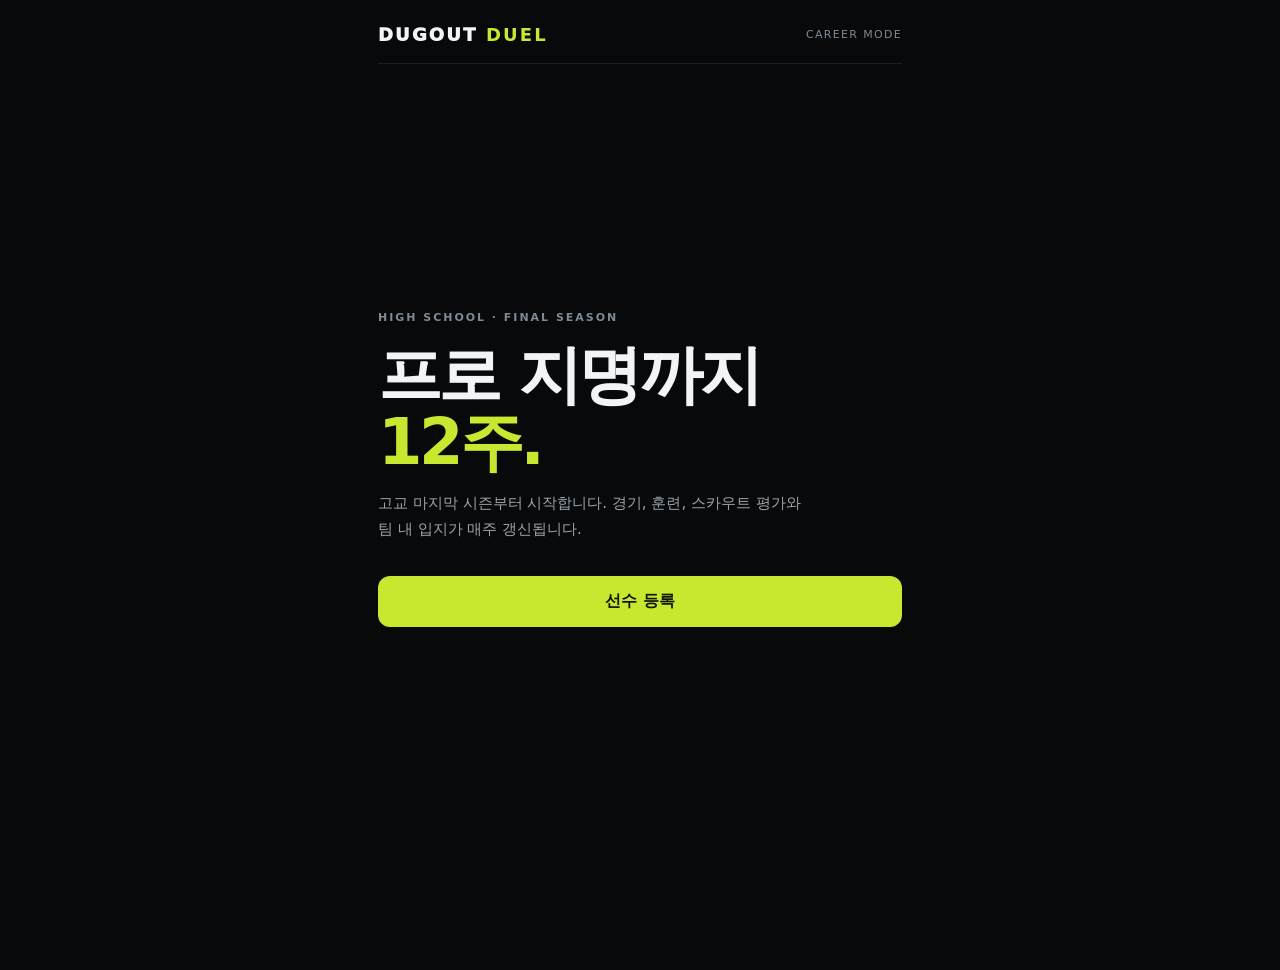
==== index.html @ c577022f "Rebuild Dugout Duel as stable single-file career app" ====
<!doctype html>
<html lang="ko">
<head>
<meta charset="utf-8">
<meta name="viewport" content="width=device-width,initial-scale=1,viewport-fit=cover">
<meta name="theme-color" content="#07090b">
<meta http-equiv="Cache-Control" content="no-cache, no-store, must-revalidate">
<title>DUGOUT DUEL</title>
<style>
:root{--bg:#07090b;--panel:#0d1115;--panel2:#11171c;--line:#232c33;--text:#f2f5f7;--muted:#7f8a93;--accent:#c7e82f;--good:#8ed36e;--warn:#e8b34d;--bad:#f56b6b}*{box-sizing:border-box}html,body{margin:0;background:var(--bg);color:var(--text);font-family:system-ui,-apple-system,BlinkMacSystemFont,"Segoe UI",sans-serif}body{min-height:100vh}button,input,select{font:inherit}.app{width:min(560px,100%);margin:0 auto;min-height:100vh;padding:0 18px 96px}.top{display:flex;align-items:center;justify-content:space-between;padding:24px 0 18px;border-bottom:1px solid #181f25}.brand{font-size:18px;font-weight:950;letter-spacing:.12em}.brand b{color:var(--accent)}.top-meta{font-size:11px;color:var(--muted);letter-spacing:.12em}.screen{display:none}.screen.active{display:block}.intro{min-height:calc(100vh - 90px);display:none;flex-direction:column;justify-content:center}.intro.active{display:flex}.kicker{font-size:11px;font-weight:900;letter-spacing:.18em;color:var(--muted)}.intro h1{font-size:clamp(42px,12vw,64px);line-height:1.04;letter-spacing:-.055em;margin:18px 0 16px}.intro h1 strong{color:var(--accent)}.intro p{font-size:15px;line-height:1.7;color:#9aa4ab;margin:0;max-width:430px}.primary,.secondary,.danger{width:100%;border-radius:12px;padding:15px 16px;font-weight:900;cursor:pointer}.primary{border:0;background:var(--accent);color:#111607}.secondary{border:1px solid var(--line);background:#0b1014;color:var(--text)}.danger{border:1px solid #4d2727;background:#160d0d;color:#ff9d9d}.intro .primary{margin-top:34px}.page-head{padding:32px 0 22px}.page-head h1{font-size:34px;letter-spacing:-.045em;margin:7px 0 6px}.page-head p{margin:0;color:var(--muted);font-size:13px;line-height:1.55}.form{display:grid;gap:16px}.field{display:grid;gap:7px}.field label,.section-label{font-size:11px;color:#929ca4;font-weight:800}.input,.select{width:100%;border:1px solid var(--line);background:#0b1014;color:#fff;border-radius:11px;padding:13px 14px;outline:none}.input:focus,.select:focus{border-color:#53651d}.two{display:grid;grid-template-columns:1fr 1fr;gap:10px}.choices{display:grid;grid-template-columns:repeat(2,1fr);gap:8px}.choice{border:1px solid var(--line);background:#0a0f13;color:#e8edef;border-radius:11px;padding:12px;text-align:left;cursor:pointer}.choice b{display:block;font-size:13px}.choice span{display:block;font-size:10px;color:var(--muted);margin-top:4px}.choice.active{border-color:var(--accent);box-shadow:inset 0 0 0 1px var(--accent);background:rgba(199,232,47,.04)}.photo-row{display:grid;grid-template-columns:112px 1fr;gap:14px;align-items:center}.photo{width:112px;aspect-ratio:4/5;border:1px solid var(--line);border-radius:14px;overflow:hidden;background:#0b1014;display:grid;place-items:center;color:#68737c;font-size:10px;font-weight:900;letter-spacing:.1em;text-align:center}.photo img{width:100%;height:100%;object-fit:cover}.photo-actions{display:grid;gap:8px}.photo-actions button{border:1px solid var(--line);background:#0b1014;color:#e9edef;border-radius:10px;padding:11px}.error{min-height:20px;color:#ff8d8d;font-size:12px}.loading{min-height:70vh;display:none;place-items:center;text-align:center}.loading.active{display:grid}.loading h2{font-size:26px;margin:8px 0}.loading p{color:var(--muted);font-size:13px}.dash-head{display:flex;justify-content:space-between;align-items:flex-end;padding:26px 0 12px}.dash-head h1{font-size:28px;margin:4px 0 0}.week{text-align:right;font-size:10px;color:var(--muted)}.week b{display:block;color:#fff;font-size:14px;margin-top:3px}.card{border:1px solid var(--line);background:linear-gradient(155deg,var(--panel2),var(--panel));border-radius:15px}.player-card{display:grid;grid-template-columns:120px 1fr;overflow:hidden}.player-photo{position:relative;min-height:178px;background:#090d10}.player-photo img{position:absolute;inset:0;width:100%;height:100%;object-fit:cover}.placeholder{position:absolute;inset:0;display:grid;place-items:center;background:linear-gradient(145deg,#10161b,#080b0d);font-size:38px;font-weight:950;color:var(--accent)}.player-main{padding:16px}.player-name{font-size:30px;font-weight:950;letter-spacing:-.05em;line-height:1}.meta{font-size:11px;color:var(--muted);margin-top:7px;line-height:1.45}.badges{display:flex;gap:5px;flex-wrap:wrap;margin-top:10px}.badge{border:1px solid #2d3941;border-radius:999px;padding:5px 7px;font-size:9px;color:#aab4bb}.badge.accent{color:var(--accent);border-color:#4e611c}.stats{display:grid;grid-template-columns:repeat(4,1fr);gap:7px;margin-top:14px}.stat{border:1px solid #1c252b;background:#090d10;border-radius:9px;padding:8px}.stat small{display:block;color:#707c85;font-size:8px}.stat b{display:block;font-size:17px;margin-top:2px}.section{margin-top:12px;padding:14px}.section-title{display:flex;align-items:center;justify-content:space-between;margin-bottom:12px}.section-title h2{font-size:15px;margin:0}.section-title span{font-size:9px;color:var(--muted);letter-spacing:.1em}.metrics{display:grid;grid-template-columns:repeat(2,1fr);gap:10px}.metric-head{display:flex;justify-content:space-between;font-size:10px;color:#8d98a0}.bar{height:5px;background:#20282e;border-radius:8px;overflow:hidden;margin-top:5px}.bar i{display:block;height:100%;background:var(--accent)}.plan-grid{display:grid;grid-template-columns:repeat(5,1fr);gap:6px}.plan{min-width:0;border:1px solid var(--line);background:#090e12;color:#e8edef;border-radius:10px;padding:10px 6px;text-align:center;cursor:pointer}.plan b{font-size:11px}.plan span{display:block;font-size:8px;color:var(--muted);margin-top:4px}.plan.active{border-color:var(--accent);background:rgba(199,232,47,.04)}.advance-row{display:grid;grid-template-columns:1fr auto;gap:10px;align-items:center;margin-top:12px;padding-top:12px;border-top:1px solid #1b242a}.advance-note{font-size:10px;color:var(--muted);line-height:1.5}.advance{border:0;background:var(--accent);color:#111607;border-radius:10px;padding:12px 17px;font-weight:950}.news{display:grid}.news-item{display:grid;grid-template-columns:7px 1fr auto;gap:9px;padding:11px 0;border-bottom:1px solid #1a2228}.news-item:last-child{border-bottom:0}.dot{width:7px;height:7px;border-radius:50%;background:#66727b;margin-top:4px}.dot.scout{background:var(--accent)}.dot.manager{background:#6daeff}.dot.medical{background:var(--bad)}.dot.award{background:var(--warn)}.news-item b{font-size:11px}.news-item p{font-size:9px;color:var(--muted);margin:3px 0 0;line-height:1.45}.news-item time{font-size:8px;color:#66727b}.quick{display:grid;grid-template-columns:1fr 1fr;gap:8px}.nav{position:fixed;left:50%;bottom:14px;transform:translateX(-50%);width:min(524px,calc(100% - 28px));display:grid;grid-template-columns:repeat(4,1fr);gap:6px;background:rgba(9,12,14,.94);border:1px solid var(--line);border-radius:14px;padding:7px;backdrop-filter:blur(10px)}.nav button{border:0;background:transparent;color:#7f8a92;padding:9px 4px;font-size:10px;font-weight:800}.nav button.active{color:var(--accent);background:#151c21;border-radius:9px}.profile-summary{display:grid;grid-template-columns:90px 1fr;gap:12px;align-items:center}.profile-summary .photo{width:90px}.room-code{font-size:30px;font-weight:950;letter-spacing:.08em}.room-card{padding:14px}.vs{display:grid;grid-template-columns:1fr 34px 1fr;gap:7px;align-items:stretch}.mini-player{padding:11px}.mini-player h3{font-size:18px;margin:3px 0}.vs-mark{display:grid;place-items:center;font-weight:950;color:var(--accent)}.ready{font-size:10px;color:var(--muted);margin-top:8px}.room-actions{display:grid;grid-template-columns:repeat(5,1fr);gap:6px;margin-top:12px}.room-actions button{border:1px solid var(--line);background:#090e12;color:#fff;border-radius:9px;padding:10px 4px;font-size:9px;font-weight:800}.room-actions button:disabled{opacity:.38}.feed-line{padding:9px 0;border-bottom:1px solid #1a2228;font-size:10px;color:#aeb6bc}.modal{position:fixed;inset:0;background:rgba(0,0,0,.78);display:none;align-items:center;justify-content:center;padding:18px;z-index:50}.modal.show{display:flex}.modal-card{width:min(480px,100%);border:1px solid #344049;background:#0b1014;border-radius:16px;padding:18px}.modal-card h2{font-size:26px;margin:5px 0 12px}.result-grid{display:grid;grid-template-columns:repeat(4,1fr);gap:7px;margin:12px 0}.result-box{border:1px solid var(--line);border-radius:9px;padding:10px}.result-box small{font-size:8px;color:var(--muted)}.result-box b{display:block;margin-top:3px}.toast{position:fixed;left:50%;bottom:88px;transform:translateX(-50%) translateY(10px);background:#e9eff1;color:#101416;border-radius:10px;padding:10px 14px;font-size:11px;font-weight:800;opacity:0;pointer-events:none;transition:.18s;z-index:80}.toast.show{opacity:1;transform:translateX(-50%) translateY(0)}@media(max-width:430px){.plan-grid,.room-actions{grid-template-columns:repeat(3,1fr)}.two{grid-template-columns:1fr 1fr}.player-card{grid-template-columns:108px 1fr}.player-main{padding:13px}.player-name{font-size:26px}}
</style>
</head>
<body>
<div class="app">
<header class="top"><div class="brand">DUGOUT <b>DUEL</b></div><div class="top-meta" id="topMeta">CAREER MODE</div></header>
<section id="intro" class="screen intro active"><div class="kicker">HIGH SCHOOL · FINAL SEASON</div><h1>프로 지명까지<br><strong>12주.</strong></h1><p>고교 마지막 시즌부터 시작합니다. 경기, 훈련, 스카우트 평가와 팀 내 입지가 매주 갱신됩니다.</p><button id="startBtn" class="primary">선수 등록</button></section>
<section id="loading" class="screen loading"><div><div class="kicker">CAREER DATA</div><h2>선수 데이터 확인 중</h2><p>잠시만 기다려 주세요.</p><div id="loadError" class="error"></div><button id="retryBtn" class="secondary" style="display:none;margin-top:12px">다시 시도</button><button id="newCareerBtn" class="danger" style="display:none;margin-top:8px">새 선수 시작</button></div></section>
<section id="create" class="screen"><div class="page-head"><div class="kicker">CHAPTER 01</div><h1>선수 등록</h1><p>등록한 선수는 솔로 커리어와 라이벌 매치에 동일하게 사용됩니다.</p></div><div class="photo-row"><div id="createPhoto" class="photo">PROFILE<br>PHOTO</div><div class="photo-actions"><input id="photoInput" type="file" accept="image/jpeg,image/png,image/webp" hidden><button id="photoPick" type="button">사진 등록</button><button id="photoRemove" type="button">사진 삭제</button></div></div><form id="createForm" class="form" style="margin-top:20px"><div class="two"><div class="field"><label>이름</label><input id="name" class="input" maxlength="16" required></div><div class="field"><label>등번호</label><input id="number" class="input" type="number" min="0" max="99" value="7"></div></div><div class="field"><div class="section-label">투타</div><div id="throwChoices" class="choices"><button class="choice active" type="button" data-v="우투우타"><b>우투우타</b></button><button class="choice" type="button" data-v="우투좌타"><b>우투좌타</b></button><button class="choice" type="button" data-v="좌투좌타"><b>좌투좌타</b></button><button class="choice" type="button" data-v="좌투우타"><b>좌투우타</b></button></div></div><div class="field"><div class="section-label">포지션</div><div id="positionChoices" class="choices"><button class="choice active" type="button" data-v="SS"><b>SS</b><span>유격수</span></button><button class="choice" type="button" data-v="2B"><b>2B</b><span>2루수</span></button><button class="choice" type="button" data-v="3B"><b>3B</b><span>3루수</span></button><button class="choice" type="button" data-v="1B"><b>1B</b><span>1루수</span></button><button class="choice" type="button" data-v="CF"><b>CF</b><span>중견수</span></button><button class="choice" type="button" data-v="RF"><b>RF</b><span>우익수</span></button><button class="choice" type="button" data-v="LF"><b>LF</b><span>좌익수</span></button><button class="choice" type="button" data-v="C"><b>C</b><span>포수</span></button></div></div><div class="field"><label>희망 구단</label><select id="team" class="select"><option>서울 블레이즈</option><option>부산 마리너스</option><option>인천 웨이브</option><option>대전 볼츠</option><option>광주 타이탄스</option><option>대구 레드폭스</option><option>수원 나이츠</option><option>창원 레이븐스</option></select></div><div class="field"><div class="section-label">플레이스타일</div><div id="styleChoices" class="choices"><button class="choice active" type="button" data-v="balanced"><b>밸런스</b><span>전반적인 성장</span></button><button class="choice" type="button" data-v="contact"><b>교타형</b><span>컨택·수비</span></button><button class="choice" type="button" data-v="slugger"><b>장타형</b><span>파워 중심</span></button><button class="choice" type="button" data-v="speed"><b>스피드형</b><span>주루·컨택</span></button></div></div><div class="two"><div class="field"><label>생년월일</label><input id="birth" class="input" type="date" value="2008-03-01"></div><div class="field"><label>출신학교</label><input id="school" class="input" maxlength="24" value="서울고"></div></div><div class="two"><div class="field"><label>키(cm)</label><input id="height" class="input" type="number" min="150" max="210" value="178"></div><div class="field"><label>몸무게(kg)</label><input id="weight" class="input" type="number" min="50" max="130" value="75"></div></div><div id="createError" class="error"></div><button id="createSubmit" class="primary" type="submit">커리어 시작</button></form></section>
<section id="dashboard" class="screen"><div class="dash-head"><div><div class="kicker">MY CAREER</div><h1 id="dashName">PLAYER</h1></div><div class="week"><span id="seasonLabel">SEASON 1</span><b id="weekLabel">WEEK 1 / 12</b></div></div><div id="playerCard" class="card player-card"></div><section class="card section"><div class="section-title"><h2>현재 상태</h2><span>STATUS</span></div><div id="metrics" class="metrics"></div></section><section class="card section"><div class="section-title"><h2>주간 계획</h2><span>WEEK PLAN</span></div><div id="planGrid" class="plan-grid"><button class="plan active" data-action="contact"><b>컨택</b><span>정확도</span></button><button class="plan" data-action="power"><b>장타</b><span>파워</span></button><button class="plan" data-action="discipline"><b>선구</b><span>출루</span></button><button class="plan" data-action="speed"><b>주루·수비</b><span>기동력</span></button><button class="plan" data-action="recovery"><b>회복</b><span>피로</span></button></div><div class="advance-row"><div id="advanceNote" class="advance-note"></div><button id="advanceBtn" class="advance">주간 진행</button></div></section><section class="card section"><div class="section-title"><h2>최근 소식</h2><span>INBOX</span></div><div id="news" class="news"></div></section></section>
<section id="profile" class="screen"><div class="page-head"><div class="kicker">PLAYER PROFILE</div><h1>프로필</h1><p>선수 정보와 프로필 사진을 수정합니다.</p></div><div id="profileBody"></div></section>
<section id="multi" class="screen"><div class="page-head"><div class="kicker">RIVAL MATCH</div><h1>프라이빗 리그</h1><p>현재 커리어 선수로 2인 매치를 진행합니다.</p></div><div class="card section"><div class="quick"><button id="hostBtn" class="primary">룸 생성</button><button id="resumeBtn" class="secondary">진행 중인 룸</button></div><div class="two" style="margin-top:10px"><input id="joinCode" class="input" maxlength="10" placeholder="ROOM CODE"><button id="joinBtn" class="secondary">입장</button></div></div></section>
<section id="room" class="screen"><div class="page-head"><div class="kicker">PRIVATE DUEL</div><h1 id="roomCode" class="room-code">ROOM</h1><p id="roomPhase">상대 입장 대기</p></div><div id="roomContent"></div><button id="leaveRoom" class="secondary" style="margin-top:12px">커리어로 돌아가기</button></section>
<nav id="nav" class="nav" style="display:none"><button data-screen="dashboard" class="active">개요</button><button data-screen="profile">프로필</button><button data-screen="multi">라이벌</button><button id="disconnectBtn">연결 해제</button></nav>
</div>
<div id="resultModal" class="modal"><div class="modal-card"><div class="kicker">WEEK RESULT</div><h2 id="resultTitle">주간 결과</h2><div id="resultGrid" class="result-grid"></div><div id="resultEvent" class="meta"></div><button id="resultClose" class="primary" style="margin-top:16px">확인</button></div></div><div id="toast" class="toast"></div>
<script>
(()=>{
const URL='https://nwenbkthlpzlpfklgonb.supabase.co';
const KEY='eyJhbGciOiJIUzI1NiIsInR5cCI6IkpXVCJ9.eyJpc3MiOiJzdXBhYmFzZSIsInJlZiI6Im53ZW5ia3RobHB6bHBma2xnb25iIiwicm9sZSI6ImFub24iLCJpYXQiOjE3ODAxMTA5MjMsImV4cCI6MjA5NTY4NjkyM30.PHojgVx7Yn1lUl88w_FtiMRwHBdLmVxkcUNBUBJILMU';
const TOKEN_KEY='dugout-duel-player-token-v2',ROOM_KEY='dugout-duel-room-v2',RESET_KEY='dugout-duel-reset-20260831-r3';
const $=s=>document.querySelector(s), $$=s=>[...document.querySelectorAll(s)];
let state=null,selectedAction='contact',throwBat='우투우타',position='SS',style='balanced',photo='',poll=null,busy=false;
const archetypes={balanced:{contact:56,power:56,discipline:56,speed:56,defense:56},contact:{contact:68,power:44,discipline:60,speed:57,defense:63},slugger:{contact:49,power:72,discipline:53,speed:43,defense:49},speed:{contact:61,power:44,discipline:54,speed:74,defense:62}};
try{if(!localStorage.getItem(RESET_KEY)){localStorage.removeItem(TOKEN_KEY);localStorage.removeItem(ROOM_KEY);localStorage.setItem(RESET_KEY,'1')}}catch{}
function show(id){$$('.screen').forEach(x=>x.classList.remove('active'));$('#'+id).classList.add('active');$('#nav').style.display=['dashboard','profile','multi'].includes(id)?'grid':'none';$$('#nav [data-screen]').forEach(b=>b.classList.toggle('active',b.dataset.screen===id));window.scrollTo(0,0);if(id!=='room')stopPoll()}
function toast(t){const e=$('#toast');e.textContent=t;e.classList.add('show');clearTimeout(e._t);e._t=setTimeout(()=>e.classList.remove('show'),1900)}
function esc(v=''){return String(v).replace(/[&<>'"]/g,c=>({'&':'&amp;','<':'&lt;','>':'&gt;',"'":'&#39;','"':'&quot;'}[c]))}
function token(){try{return localStorage.getItem(TOKEN_KEY)||''}catch{return''}}
function roomSession(){try{return JSON.parse(localStorage.getItem(ROOM_KEY)||'null')}catch{return null}}
async function rpc(name,body,timeout=5000){const ctl=new AbortController(),tm=setTimeout(()=>ctl.abort(),timeout);try{const r=await fetch(URL+'/rest/v1/rpc/'+name,{method:'POST',headers:{apikey:KEY,Authorization:'Bearer '+KEY,'Content-Type':'application/json'},body:JSON.stringify(body),signal:ctl.signal});const text=await r.text();let d;try{d=text?JSON.parse(text):null}catch{d=text}if(!r.ok)throw new Error(d?.message||String(d||r.statusText));return d}finally{clearTimeout(tm)}}
function bindChoice(root,cb){$$(root+' .choice').forEach(b=>b.onclick=()=>{$$(root+' .choice').forEach(x=>x.classList.toggle('active',x===b));cb(b.dataset.v)})}
bindChoice('#throwChoices',v=>throwBat=v);bindChoice('#positionChoices',v=>position=v);bindChoice('#styleChoices',v=>style=v);
$('#startBtn').onclick=()=>show('create');
$('#photoPick').onclick=()=>$('#photoInput').click();$('#photoRemove').onclick=()=>{photo='';$('#createPhoto').innerHTML='PROFILE<br>PHOTO'};$('#photoInput').onchange=async e=>{if(e.target.files?.[0]){try{photo=await compress(e.target.files[0]);$('#createPhoto').innerHTML='<img src="'+photo+'">'}catch{$('#createError').textContent='사진을 처리하지 못했습니다.'}}};
function compress(file){return new Promise((resolve,reject)=>{const img=new Image(),u=URL.createObjectURL(file);img.onload=()=>{try{let sw=img.width,sh=img.height,sx=0,sy=0,r=4/5;if(sw/sh>r){sw=sh*r;sx=(img.width-sw)/2}else{sh=sw/r;sy=(img.height-sh)/2}const c=document.createElement('canvas');c.width=320;c.height=400;c.getContext('2d').drawImage(img,sx,sy,sw,sh,0,0,320,400);URL.revokeObjectURL(u);resolve(c.toDataURL('image/jpeg',.72))}catch(e){reject(e)}};img.onerror=reject;img.src=u})}
$('#createForm').onsubmit=async e=>{e.preventDefault();if(busy)return;const name=$('#name').value.trim();if(!name)return $('#createError').textContent='이름을 입력하세요.';busy=true;$('#createSubmit').disabled=true;$('#createError').textContent='';const player={name,number:Number($('#number').value||7),position,throwBat,wishTeam:$('#team').value,archetype:style,birthDate:$('#birth').value||'2008-03-01',school:$('#school').value.trim()||'서울고',height:Number($('#height').value||178),weight:Number($('#weight').value||75),origin:'서울',profileImage:photo,...archetypes[style]};try{const d=await rpc('dugout_create_player',{p_player:player},7000);localStorage.setItem(TOKEN_KEY,d.token);state={player:d.player,season:d.season,week:d.week};renderDashboard();show('dashboard');const invite=(new URLSearchParams(location.search).get('room')||'').trim().toUpperCase();if(invite)await joinRoom(invite,true)}catch(err){$('#createError').textContent='선수 등록 실패 · '+cleanErr(err)}finally{busy=false;$('#createSubmit').disabled=false}};
function avg(st){const pa=Number(st?.pa||0),h=Number(st?.h||0);return pa?(h/pa).toFixed(3).replace(/^0/,''):'.000'}
function metric(label,val,invert=false){const n=Math.max(0,Math.min(100,Number(val)||0));let c=varColor(n,invert);return '<div><div class="metric-head"><span>'+label+'</span><b>'+n+'</b></div><div class="bar"><i style="width:'+n+'%;background:'+c+'"></i></div></div>'}
function varColor(n,inv){if(inv)return n>=70?'var(--bad)':n>=45?'var(--warn)':'var(--accent)';return n<=35?'var(--bad)':n<=55?'var(--warn)':'var(--accent)'}
function playerPhoto(p){if(p?.profileImage)return '<img src="'+p.profileImage+'">';return '<div class="placeholder">'+esc((p?.name||'R').slice(0,1))+'</div>'}
function renderDashboard(){if(!state?.player)return;const p=state.player,st=p.seasonStats||{};$('#dashName').textContent=p.name;$('#seasonLabel').textContent=p.stage==='HIGH_SCHOOL'?'HIGH SCHOOL':'SEASON '+state.season;$('#weekLabel').textContent='WEEK '+state.week+' / 12';$('#topMeta').textContent='S'+state.season+' · W'+state.week;$('#playerCard').innerHTML='<div class="player-photo">'+playerPhoto(p)+'</div><div class="player-main"><div class="kicker">#'+Number(p.number||0)+' · '+esc(p.position||'SS')+'</div><div class="player-name">'+esc(p.name)+'</div><div class="meta">'+(p.stage==='HIGH_SCHOOL'?'고3 · 드래프트 시즌':esc(p.team||p.wishTeam||'프로')+' · PRO '+Number(p.proYear||1)+'년차')+' · '+esc(p.throwBat||'우투우타')+' · '+esc(p.school||'')+'</div><div class="badges"><span class="badge accent">'+esc(p.role||'주전 경쟁')+'</span><span class="badge">스카우트 '+Number(p.scoutInterest||0)+'</span><span class="badge">폼 '+Number(p.form||0)+'</span></div><div class="stats"><div class="stat"><small>AVG</small><b>'+avg(st)+'</b></div><div class="stat"><small>HR</small><b>'+Number(st.hr||0)+'</b></div><div class="stat"><small>RBI</small><b>'+Number(st.rbi||0)+'</b></div><div class="stat"><small>WAR</small><b>'+Number(st.war||0).toFixed(2)+'</b></div></div></div>';$('#metrics').innerHTML=metric('폼',p.form)+metric('컨디션',p.condition)+metric('피로',p.fatigue,true)+metric('감독 신뢰',p.managerTrust)+metric('스카우트',p.scoutInterest)+metric('성장 XP',Math.min(100,p.development||0));$('#advanceNote').textContent='피로 '+Number(p.fatigue||0)+' · 컨디션 '+Number(p.condition||0)+' · '+esc(p.role||'주전 경쟁');const n=Array.isArray(p.news)?p.news.slice(0,5):[];$('#news').innerHTML=n.length?n.map(x=>'<div class="news-item"><i class="dot '+esc(x.type||'')+'"></i><div><b>'+esc(x.title||'업데이트')+'</b><p>'+esc(x.body||'')+'</p></div><time>W'+Number(x.week||0)+'</time></div>').join(''):'<div class="meta">수신된 소식이 없습니다.</div>';renderProfile()}
$$('#planGrid .plan').forEach(b=>b.onclick=()=>{$$('#planGrid .plan').forEach(x=>x.classList.toggle('active',x===b));selectedAction=b.dataset.action});
$('#advanceBtn').onclick=async()=>{if(busy||!token())return;busy=true;$('#advanceBtn').disabled=true;const before=JSON.parse(JSON.stringify(state));try{state=await rpc('dugout_solo_action',{p_token:token(),p_action:selectedAction},7000);renderDashboard();showResult(before,state)}catch(err){toast('주간 진행 실패 · '+cleanErr(err))}finally{busy=false;$('#advanceBtn').disabled=false}};
function showResult(before,after){const p=after.player,st=p.seasonStats||{};$('#resultTitle').textContent='W'+Number(before.week||1)+' 결과';$('#resultGrid').innerHTML='<div class="result-box"><small>AVG</small><b>'+avg(st)+'</b></div><div class="result-box"><small>HR</small><b>'+Number(st.hr||0)+'</b></div><div class="result-box"><small>RBI</small><b>'+Number(st.rbi||0)+'</b></div><div class="result-box"><small>WAR</small><b>'+Number(st.war||0).toFixed(2)+'</b></div>';const latest=Array.isArray(p.news)&&p.news[0];$('#resultEvent').textContent=latest?(latest.title+' · '+latest.body):('폼 '+Number(p.form||0)+' · 스카우트 '+Number(p.scoutInterest||0));$('#resultModal').classList.add('show')}
$('#resultClose').onclick=()=>$('#resultModal').classList.remove('show');
function renderProfile(){if(!state?.player)return;const p=state.player;$('#profileBody').innerHTML='<div class="card section"><div class="profile-summary"><div class="photo">'+playerPhoto(p)+'</div><div><div class="player-name" style="font-size:24px">'+esc(p.name)+'</div><div class="meta">#'+Number(p.number||0)+' · '+esc(p.position||'SS')+' · '+esc(p.throwBat||'우투우타')+'</div></div></div></div><form id="profileForm" class="form card section" style="margin-top:12px"><div class="two"><div class="field"><label>이름</label><input name="name" class="input" maxlength="16" value="'+esc(p.name)+'"></div><div class="field"><label>등번호</label><input name="number" class="input" type="number" min="0" max="99" value="'+Number(p.number||7)+'"></div></div><div class="two"><div class="field"><label>포지션</label><select name="position" class="select">'+['SS','2B','3B','1B','CF','RF','LF','C'].map(v=>'<option '+(v===p.position?'selected':'')+'>'+v+'</option>').join('')+'</select></div><div class="field"><label>투타</label><select name="throwBat" class="select">'+['우투우타','우투좌타','좌투좌타','좌투우타'].map(v=>'<option '+(v===p.throwBat?'selected':'')+'>'+v+'</option>').join('')+'</select></div></div><div class="two"><div class="field"><label>키</label><input name="height" class="input" type="number" value="'+Number(p.height||178)+'"></div><div class="field"><label>몸무게</label><input name="weight" class="input" type="number" value="'+Number(p.weight||75)+'"></div></div><div class="field"><label>출신지</label><input name="origin" class="input" value="'+esc(p.origin||'서울')+'"></div><div class="field"><label>별명</label><input name="nickname" class="input" maxlength="16" value="'+esc(p.nickname||'')+'"></div><div class="field"><label>한줄 소개</label><input name="bio" class="input" maxlength="48" value="'+esc(p.bio||'')+'"></div><div class="field"><label>프로필 사진</label><input id="profilePhotoInput" type="file" accept="image/jpeg,image/png,image/webp" class="input"></div><button class="primary" type="submit">저장</button></form>';$('#profileForm').onsubmit=saveProfile}
async function saveProfile(e){e.preventDefault();if(busy)return;busy=true;const f=e.currentTarget,fd=new FormData(f),o={};fd.forEach((v,k)=>{if(k!=='profilePhotoInput')o[k]=v});o.number=Number(o.number||7);o.height=Number(o.height||178);o.weight=Number(o.weight||75);const file=$('#profilePhotoInput')?.files?.[0];try{if(file)o.profileImage=await compress(file);state=await rpc('dugout_update_player_profile',{p_token:token(),p_profile:o},7000);renderDashboard();toast('프로필 저장 완료');show('profile')}catch(err){toast('프로필 저장 실패 · '+cleanErr(err))}finally{busy=false}}
$$('#nav [data-screen]').forEach(b=>b.onclick=()=>{if(b.dataset.screen==='profile')renderProfile();show(b.dataset.screen)});$('#disconnectBtn').onclick=()=>{if(!confirm('이 기기에서 선수 연결을 해제할까요?'))return;localStorage.removeItem(TOKEN_KEY);localStorage.removeItem(ROOM_KEY);state=null;$('#nav').style.display='none';show('intro')};
$('#hostBtn').onclick=hostRoom;$('#joinBtn').onclick=()=>joinRoom($('#joinCode').value);$('#resumeBtn').onclick=resumeRoom;$('#leaveRoom').onclick=()=>{stopPoll();show('dashboard')};
async function hostRoom(){if(busy)return;busy=true;try{const d=await rpc('dugout_create_room_v2',{p_player_token:token()},7000);localStorage.setItem(ROOM_KEY,JSON.stringify({code:d.code,roomToken:d.roomToken,slot:'host'}));renderRoom(d.room,d.code,'host');show('room');startPoll()}catch(e){toast(cleanErr(e))}finally{busy=false}}
async function joinRoom(code,automatic=false){code=String(code||'').trim().toUpperCase();if(code.length<8)return toast('룸 코드를 확인하세요.');if(busy)return;busy=true;try{const d=await rpc('dugout_join_room_v2',{p_code:code,p_player_token:token()},7000);localStorage.setItem(ROOM_KEY,JSON.stringify({code:d.code,roomToken:d.roomToken,slot:'guest'}));renderRoom(d.room,d.code,'guest');show('room');startPoll();if(!automatic)toast('입장 완료')}catch(e){toast(cleanErr(e))}finally{busy=false}}
async function resumeRoom(){const s=roomSession();if(!s)return toast('진행 중인 룸이 없습니다.');try{const d=await rpc('dugout_get_room_v2',{p_code:s.code,p_room_token:s.roomToken},7000);renderRoom(d,s.code,s.slot);show('room');startPoll()}catch(e){localStorage.removeItem(ROOM_KEY);toast('저장된 룸이 만료되었습니다.')}}
function mini(p,label){if(!p)return '<div class="card mini-player"><div class="kicker">'+label+'</div><h3>대기 중</h3></div>';return '<div class="card mini-player"><div class="kicker">'+label+'</div><h3>'+esc(p.name)+'</h3><div class="meta">#'+Number(p.number||0)+' · '+esc(p.position||'')+'<br>폼 '+Number(p.form||0)+' · WAR '+Number(p.seasonStats?.war||0).toFixed(2)+'</div></div>'}
function renderRoom(r,code,slot){$('#roomCode').textContent=code;const waiting=r.phase==='waiting'||!r.guest;$('#roomPhase').textContent=waiting?'상대 입장 대기':'ROUND '+Number(r.round||1);if(waiting){$('#roomContent').innerHTML='<div class="card room-card"><div class="kicker">ROOM CODE</div><div class="room-code">'+esc(code)+'</div><p class="meta">친구에게 룸 코드를 전달하세요.</p><button id="copyRoom" class="primary">코드 복사</button></div>';$('#copyRoom').onclick=()=>navigator.clipboard?.writeText(code).then(()=>toast('룸 코드 복사 완료'));return}const mineReady=slot==='host'?r.hostReady:r.guestReady,rivalReady=slot==='host'?r.guestReady:r.hostReady;$('#roomContent').innerHTML='<div class="vs">'+mini(r.host,slot==='host'?'MY PLAYER':'RIVAL')+'<div class="vs-mark">VS</div>'+mini(r.guest,slot==='guest'?'MY PLAYER':'RIVAL')+'</div><div class="card section"><div class="section-title"><h2>주간 계획</h2><span>나 '+(mineReady?'제출 완료':'선택 대기')+' · 상대 '+(rivalReady?'제출 완료':'선택 대기')+'</span></div><div class="room-actions">'+[['contact','컨택'],['power','장타'],['discipline','선구'],['speed','주루·수비'],['recovery','회복']].map(([a,l])=>'<button data-room-action="'+a+'" '+(mineReady?'disabled':'')+'>'+l+'</button>').join('')+'</div></div><div class="card section"><div class="section-title"><h2>매치 피드</h2><span>LIVE</span></div>'+((r.feed||[]).slice(-8).reverse().map(x=>'<div class="feed-line">'+esc(x.msg||'')+'</div>').join('')||'<div class="meta">기록 없음</div>')+'</div>';$$('[data-room-action]').forEach(b=>b.onclick=()=>submitRoomAction(b.dataset.roomAction))}
async function submitRoomAction(action){const s=roomSession();if(!s||busy)return;busy=true;try{const d=await rpc('dugout_submit_action_v2',{p_code:s.code,p_room_token:s.roomToken,p_action:action},7000);renderRoom(d,s.code,s.slot);await loadPlayer(false)}catch(e){toast(cleanErr(e))}finally{busy=false}}
function startPoll(){stopPoll();poll=setInterval(async()=>{const s=roomSession();if(!s||!$('#room').classList.contains('active'))return;try{const d=await rpc('dugout_get_room_v2',{p_code:s.code,p_room_token:s.roomToken},4000);renderRoom(d,s.code,s.slot)}catch{}},2500)}function stopPoll(){if(poll){clearInterval(poll);poll=null}}
function cleanErr(e){const m=String(e?.message||e||'');if(m.includes('PLAYER_DENIED'))return'선수 연결이 유효하지 않습니다.';if(m.includes('ROOM_NOT_FOUND'))return'룸을 찾을 수 없습니다.';if(m.includes('ROOM_FULL'))return'이미 2명이 참가한 룸입니다.';if(m.includes('SAME_PLAYER'))return'같은 선수로 참가할 수 없습니다.';if(m.includes('AbortError')||m.includes('aborted'))return'서버 응답 시간이 초과되었습니다.';return m.slice(0,80)||'처리 실패'}
async function loadPlayer(showLoad=true){if(showLoad)show('loading');$('#loadError').textContent='';$('#retryBtn').style.display='none';$('#newCareerBtn').style.display='none';try{state=await rpc('dugout_get_player',{p_token:token()},5500);if(!state?.player)throw new Error('PLAYER_DENIED');renderDashboard();show('dashboard');return true}catch(e){const msg=cleanErr(e);if(msg.includes('유효하지')){localStorage.removeItem(TOKEN_KEY);localStorage.removeItem(ROOM_KEY);state=null;show('intro')}else if(showLoad){$('#loadError').textContent=msg;$('#retryBtn').style.display='block';$('#newCareerBtn').style.display='block'}return false}}
$('#retryBtn').onclick=()=>loadPlayer(true);$('#newCareerBtn').onclick=()=>{localStorage.removeItem(TOKEN_KEY);localStorage.removeItem(ROOM_KEY);state=null;show('intro')};
(async()=>{if(token())await loadPlayer(true);else show('intro')})();
})();
</script>
</body>
</html>
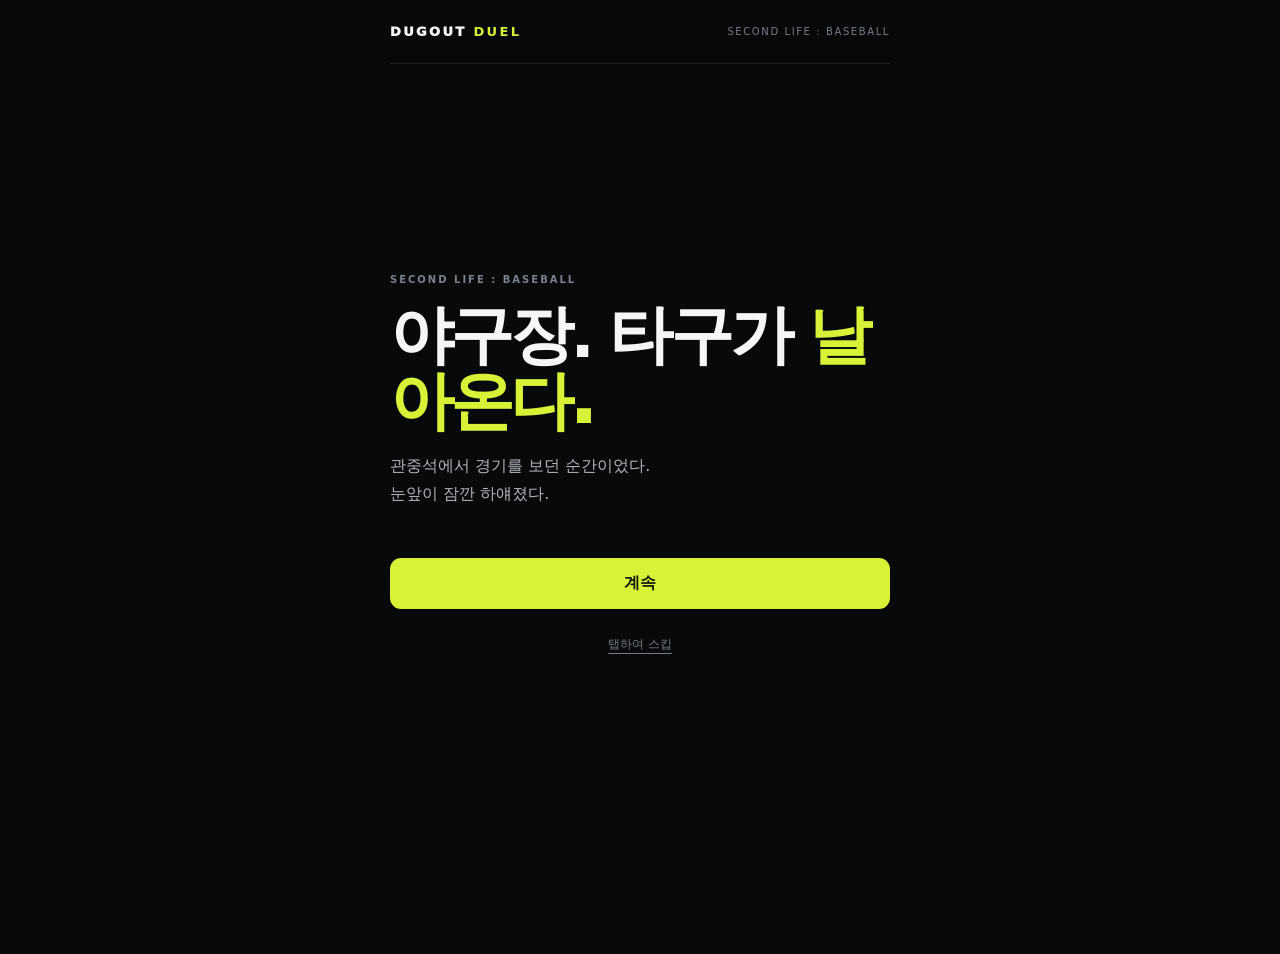
==== commit c6f2b109: "Rebuild career flow around narrative week choices and draft progression" ====
--- a/index.html
+++ b/index.html
@@ -3,72 +3,147 @@
 <head>
 <meta charset="utf-8">
 <meta name="viewport" content="width=device-width,initial-scale=1,viewport-fit=cover">
-<meta name="theme-color" content="#07090b">
+<meta name="theme-color" content="#08090b">
 <meta http-equiv="Cache-Control" content="no-cache, no-store, must-revalidate">
 <title>DUGOUT DUEL</title>
 <style>
-:root{--bg:#07090b;--panel:#0d1115;--panel2:#11171c;--line:#232c33;--text:#f2f5f7;--muted:#7f8a93;--accent:#c7e82f;--good:#8ed36e;--warn:#e8b34d;--bad:#f56b6b}*{box-sizing:border-box}html,body{margin:0;background:var(--bg);color:var(--text);font-family:system-ui,-apple-system,BlinkMacSystemFont,"Segoe UI",sans-serif}body{min-height:100vh}button,input,select{font:inherit}.app{width:min(560px,100%);margin:0 auto;min-height:100vh;padding:0 18px 96px}.top{display:flex;align-items:center;justify-content:space-between;padding:24px 0 18px;border-bottom:1px solid #181f25}.brand{font-size:18px;font-weight:950;letter-spacing:.12em}.brand b{color:var(--accent)}.top-meta{font-size:11px;color:var(--muted);letter-spacing:.12em}.screen{display:none}.screen.active{display:block}.intro{min-height:calc(100vh - 90px);display:none;flex-direction:column;justify-content:center}.intro.active{display:flex}.kicker{font-size:11px;font-weight:900;letter-spacing:.18em;color:var(--muted)}.intro h1{font-size:clamp(42px,12vw,64px);line-height:1.04;letter-spacing:-.055em;margin:18px 0 16px}.intro h1 strong{color:var(--accent)}.intro p{font-size:15px;line-height:1.7;color:#9aa4ab;margin:0;max-width:430px}.primary,.secondary,.danger{width:100%;border-radius:12px;padding:15px 16px;font-weight:900;cursor:pointer}.primary{border:0;background:var(--accent);color:#111607}.secondary{border:1px solid var(--line);background:#0b1014;color:var(--text)}.danger{border:1px solid #4d2727;background:#160d0d;color:#ff9d9d}.intro .primary{margin-top:34px}.page-head{padding:32px 0 22px}.page-head h1{font-size:34px;letter-spacing:-.045em;margin:7px 0 6px}.page-head p{margin:0;color:var(--muted);font-size:13px;line-height:1.55}.form{display:grid;gap:16px}.field{display:grid;gap:7px}.field label,.section-label{font-size:11px;color:#929ca4;font-weight:800}.input,.select{width:100%;border:1px solid var(--line);background:#0b1014;color:#fff;border-radius:11px;padding:13px 14px;outline:none}.input:focus,.select:focus{border-color:#53651d}.two{display:grid;grid-template-columns:1fr 1fr;gap:10px}.choices{display:grid;grid-template-columns:repeat(2,1fr);gap:8px}.choice{border:1px solid var(--line);background:#0a0f13;color:#e8edef;border-radius:11px;padding:12px;text-align:left;cursor:pointer}.choice b{display:block;font-size:13px}.choice span{display:block;font-size:10px;color:var(--muted);margin-top:4px}.choice.active{border-color:var(--accent);box-shadow:inset 0 0 0 1px var(--accent);background:rgba(199,232,47,.04)}.photo-row{display:grid;grid-template-columns:112px 1fr;gap:14px;align-items:center}.photo{width:112px;aspect-ratio:4/5;border:1px solid var(--line);border-radius:14px;overflow:hidden;background:#0b1014;display:grid;place-items:center;color:#68737c;font-size:10px;font-weight:900;letter-spacing:.1em;text-align:center}.photo img{width:100%;height:100%;object-fit:cover}.photo-actions{display:grid;gap:8px}.photo-actions button{border:1px solid var(--line);background:#0b1014;color:#e9edef;border-radius:10px;padding:11px}.error{min-height:20px;color:#ff8d8d;font-size:12px}.loading{min-height:70vh;display:none;place-items:center;text-align:center}.loading.active{display:grid}.loading h2{font-size:26px;margin:8px 0}.loading p{color:var(--muted);font-size:13px}.dash-head{display:flex;justify-content:space-between;align-items:flex-end;padding:26px 0 12px}.dash-head h1{font-size:28px;margin:4px 0 0}.week{text-align:right;font-size:10px;color:var(--muted)}.week b{display:block;color:#fff;font-size:14px;margin-top:3px}.card{border:1px solid var(--line);background:linear-gradient(155deg,var(--panel2),var(--panel));border-radius:15px}.player-card{display:grid;grid-template-columns:120px 1fr;overflow:hidden}.player-photo{position:relative;min-height:178px;background:#090d10}.player-photo img{position:absolute;inset:0;width:100%;height:100%;object-fit:cover}.placeholder{position:absolute;inset:0;display:grid;place-items:center;background:linear-gradient(145deg,#10161b,#080b0d);font-size:38px;font-weight:950;color:var(--accent)}.player-main{padding:16px}.player-name{font-size:30px;font-weight:950;letter-spacing:-.05em;line-height:1}.meta{font-size:11px;color:var(--muted);margin-top:7px;line-height:1.45}.badges{display:flex;gap:5px;flex-wrap:wrap;margin-top:10px}.badge{border:1px solid #2d3941;border-radius:999px;padding:5px 7px;font-size:9px;color:#aab4bb}.badge.accent{color:var(--accent);border-color:#4e611c}.stats{display:grid;grid-template-columns:repeat(4,1fr);gap:7px;margin-top:14px}.stat{border:1px solid #1c252b;background:#090d10;border-radius:9px;padding:8px}.stat small{display:block;color:#707c85;font-size:8px}.stat b{display:block;font-size:17px;margin-top:2px}.section{margin-top:12px;padding:14px}.section-title{display:flex;align-items:center;justify-content:space-between;margin-bottom:12px}.section-title h2{font-size:15px;margin:0}.section-title span{font-size:9px;color:var(--muted);letter-spacing:.1em}.metrics{display:grid;grid-template-columns:repeat(2,1fr);gap:10px}.metric-head{display:flex;justify-content:space-between;font-size:10px;color:#8d98a0}.bar{height:5px;background:#20282e;border-radius:8px;overflow:hidden;margin-top:5px}.bar i{display:block;height:100%;background:var(--accent)}.plan-grid{display:grid;grid-template-columns:repeat(5,1fr);gap:6px}.plan{min-width:0;border:1px solid var(--line);background:#090e12;color:#e8edef;border-radius:10px;padding:10px 6px;text-align:center;cursor:pointer}.plan b{font-size:11px}.plan span{display:block;font-size:8px;color:var(--muted);margin-top:4px}.plan.active{border-color:var(--accent);background:rgba(199,232,47,.04)}.advance-row{display:grid;grid-template-columns:1fr auto;gap:10px;align-items:center;margin-top:12px;padding-top:12px;border-top:1px solid #1b242a}.advance-note{font-size:10px;color:var(--muted);line-height:1.5}.advance{border:0;background:var(--accent);color:#111607;border-radius:10px;padding:12px 17px;font-weight:950}.news{display:grid}.news-item{display:grid;grid-template-columns:7px 1fr auto;gap:9px;padding:11px 0;border-bottom:1px solid #1a2228}.news-item:last-child{border-bottom:0}.dot{width:7px;height:7px;border-radius:50%;background:#66727b;margin-top:4px}.dot.scout{background:var(--accent)}.dot.manager{background:#6daeff}.dot.medical{background:var(--bad)}.dot.award{background:var(--warn)}.news-item b{font-size:11px}.news-item p{font-size:9px;color:var(--muted);margin:3px 0 0;line-height:1.45}.news-item time{font-size:8px;color:#66727b}.quick{display:grid;grid-template-columns:1fr 1fr;gap:8px}.nav{position:fixed;left:50%;bottom:14px;transform:translateX(-50%);width:min(524px,calc(100% - 28px));display:grid;grid-template-columns:repeat(4,1fr);gap:6px;background:rgba(9,12,14,.94);border:1px solid var(--line);border-radius:14px;padding:7px;backdrop-filter:blur(10px)}.nav button{border:0;background:transparent;color:#7f8a92;padding:9px 4px;font-size:10px;font-weight:800}.nav button.active{color:var(--accent);background:#151c21;border-radius:9px}.profile-summary{display:grid;grid-template-columns:90px 1fr;gap:12px;align-items:center}.profile-summary .photo{width:90px}.room-code{font-size:30px;font-weight:950;letter-spacing:.08em}.room-card{padding:14px}.vs{display:grid;grid-template-columns:1fr 34px 1fr;gap:7px;align-items:stretch}.mini-player{padding:11px}.mini-player h3{font-size:18px;margin:3px 0}.vs-mark{display:grid;place-items:center;font-weight:950;color:var(--accent)}.ready{font-size:10px;color:var(--muted);margin-top:8px}.room-actions{display:grid;grid-template-columns:repeat(5,1fr);gap:6px;margin-top:12px}.room-actions button{border:1px solid var(--line);background:#090e12;color:#fff;border-radius:9px;padding:10px 4px;font-size:9px;font-weight:800}.room-actions button:disabled{opacity:.38}.feed-line{padding:9px 0;border-bottom:1px solid #1a2228;font-size:10px;color:#aeb6bc}.modal{position:fixed;inset:0;background:rgba(0,0,0,.78);display:none;align-items:center;justify-content:center;padding:18px;z-index:50}.modal.show{display:flex}.modal-card{width:min(480px,100%);border:1px solid #344049;background:#0b1014;border-radius:16px;padding:18px}.modal-card h2{font-size:26px;margin:5px 0 12px}.result-grid{display:grid;grid-template-columns:repeat(4,1fr);gap:7px;margin:12px 0}.result-box{border:1px solid var(--line);border-radius:9px;padding:10px}.result-box small{font-size:8px;color:var(--muted)}.result-box b{display:block;margin-top:3px}.toast{position:fixed;left:50%;bottom:88px;transform:translateX(-50%) translateY(10px);background:#e9eff1;color:#101416;border-radius:10px;padding:10px 14px;font-size:11px;font-weight:800;opacity:0;pointer-events:none;transition:.18s;z-index:80}.toast.show{opacity:1;transform:translateX(-50%) translateY(0)}@media(max-width:430px){.plan-grid,.room-actions{grid-template-columns:repeat(3,1fr)}.two{grid-template-columns:1fr 1fr}.player-card{grid-template-columns:108px 1fr}.player-main{padding:13px}.player-name{font-size:26px}}
+:root{--bg:#08090b;--panel:#101216;--panel2:#14171c;--line:#282c33;--text:#f5f6f7;--muted:#858b94;--sub:#aeb3ba;--accent:#d8f238;--good:#8ed36e;--bad:#f07878;--warn:#edba54}*{box-sizing:border-box}html,body{margin:0;background:var(--bg);color:var(--text);font-family:system-ui,-apple-system,BlinkMacSystemFont,"Segoe UI",sans-serif}body{min-height:100vh}button,input,select{font:inherit}.app{width:min(540px,100%);margin:0 auto;min-height:100vh;padding:0 20px 90px}.screen{display:none}.screen.active{display:block}.top{height:64px;display:flex;align-items:center;justify-content:space-between;border-bottom:1px solid #1b1e23;position:sticky;top:0;background:rgba(8,9,11,.96);backdrop-filter:blur(12px);z-index:20}.logo{font-size:13px;font-weight:950;letter-spacing:.18em}.logo b{color:var(--accent)}.top-right{font-size:10px;color:#777d85;letter-spacing:.16em}.story{min-height:calc(100vh - 100px);display:none;flex-direction:column;justify-content:center}.story.active{display:flex}.eyebrow{font-size:10px;font-weight:850;letter-spacing:.2em;color:#7b8189}.story h1{font-size:clamp(42px,12vw,64px);line-height:1.03;letter-spacing:-.06em;margin:18px 0 18px}.story h1 strong{color:var(--accent);font-weight:950}.story-copy{min-height:106px;font-size:16px;line-height:1.75;color:#b1b5bb;white-space:pre-line}.skip{margin-top:26px;border:0;background:transparent;color:#747a82;text-decoration:underline;text-underline-offset:5px;font-size:12px}.primary,.secondary,.danger{width:100%;border-radius:11px;padding:15px;font-weight:900;cursor:pointer}.primary{border:0;background:var(--accent);color:#121608}.secondary{border:1px solid var(--line);background:#0c0e11;color:var(--text)}.danger{border:1px solid #542b2b;background:#180e0e;color:#ff9b9b}.chapter-head{padding:34px 0 22px}.chapter{font-size:11px;font-weight:900;letter-spacing:.18em;color:#8a9098}.chapter-head h1{font-size:36px;line-height:1;letter-spacing:-.055em;margin:9px 0 9px}.chapter-head p{margin:0;color:#81878f;font-size:12px;line-height:1.6}.form{display:grid;gap:19px}.field{display:grid;gap:8px}.field>label,.label{font-size:11px;font-weight:800;color:#979ca3}.input,.select{width:100%;border:0;border-bottom:1px solid #343941;background:transparent;color:#fff;border-radius:0;padding:11px 1px;outline:none}.input:focus,.select:focus{border-color:var(--accent)}.two{display:grid;grid-template-columns:1fr 112px;gap:18px}.choice-grid{display:grid;grid-template-columns:repeat(2,1fr);gap:8px}.choice{border:1px solid #282d34;background:#0d0f12;color:#dfe2e5;border-radius:10px;padding:14px 12px;text-align:left;cursor:pointer}.choice b{display:block;font-size:13px}.choice span{display:block;font-size:9px;color:#777e87;margin-top:5px;letter-spacing:.04em}.choice.active{border-color:var(--accent);box-shadow:inset 0 0 0 1px var(--accent);background:rgba(216,242,56,.035)}.position-grid{grid-template-columns:repeat(3,1fr)}.team-select{appearance:none}.create-photo{display:grid;grid-template-columns:96px 1fr;gap:14px;align-items:center}.photo{width:96px;aspect-ratio:4/5;border:1px solid #30353c;background:#0e1013;overflow:hidden;display:grid;place-items:center;color:#666d75;font-size:9px;font-weight:900;letter-spacing:.12em;text-align:center}.photo img{width:100%;height:100%;object-fit:cover}.photo-tools{display:grid;gap:7px}.photo-tools button{border:1px solid #2c3138;background:#0d0f12;color:#dfe3e6;border-radius:9px;padding:10px;font-size:11px}.next-line{margin-top:4px;padding-top:17px;border-top:1px solid #1e2227}.style-list{display:grid;gap:9px}.style-card{border:1px solid #2b3037;background:#0e1013;color:#fff;border-radius:12px;padding:16px;text-align:left;cursor:pointer;display:grid;grid-template-columns:1fr auto;gap:10px;align-items:center}.style-card.active{border-color:var(--accent);box-shadow:inset 0 0 0 1px var(--accent)}.style-card h3{font-size:15px;margin:0}.style-card p{font-size:10px;color:#80868e;margin:5px 0 0}.style-stats{font-size:9px;color:#a7adb3;text-align:right;line-height:1.6}.error{min-height:18px;color:#ff8d8d;font-size:11px}.career-head{padding:26px 0 15px}.career-meta{display:flex;justify-content:space-between;align-items:flex-end;gap:12px}.career-meta h1{font-size:25px;margin:5px 0 0;letter-spacing:-.04em}.week-meta{text-align:right;font-size:9px;color:#717881}.week-meta b{display:block;color:#f0f2f3;font-size:14px;margin-top:3px}.timeline{display:grid;grid-template-columns:repeat(12,1fr);gap:4px;margin-top:16px}.timeline i{height:3px;background:#24282e;border-radius:8px}.timeline i.done{background:#6d791f}.timeline i.current{background:var(--accent)}.compact-player{display:grid;grid-template-columns:82px 1fr;border:1px solid #282d34;background:#0f1114;margin-bottom:12px}.compact-photo{position:relative;min-height:112px;background:#0b0d10;overflow:hidden}.compact-photo img{width:100%;height:100%;object-fit:cover;position:absolute}.fallback{position:absolute;inset:0;display:grid;place-items:center;font-size:32px;font-weight:950;color:var(--accent);background:linear-gradient(145deg,#11151a,#090b0e)}.compact-info{padding:13px}.compact-info h2{font-size:24px;letter-spacing:-.05em;margin:0}.compact-info p{font-size:10px;color:#7f858d;margin:5px 0 0}.mini-stats{display:grid;grid-template-columns:repeat(4,1fr);gap:5px;margin-top:10px}.mini{border-top:1px solid #272b31;padding-top:7px}.mini small{display:block;font-size:7px;color:#6f757d}.mini b{font-size:14px}.event-card{border:1px solid #2d3239;background:linear-gradient(160deg,#12151a,#0d0f12);padding:19px 17px}.event-number{font-size:9px;color:var(--accent);font-weight:900;letter-spacing:.17em}.event-card h2{font-size:28px;line-height:1.12;letter-spacing:-.045em;margin:8px 0 11px}.event-card>p{font-size:12px;color:#9aa0a7;line-height:1.7;margin:0}.choice-title{margin-top:22px;font-size:10px;color:#797f87;font-weight:800;letter-spacing:.08em}.career-options{display:grid;gap:8px;margin-top:9px}.career-option{width:100%;border:1px solid #2b3037;background:#0b0d10;color:#eef0f2;border-radius:9px;padding:14px;text-align:left;cursor:pointer}.career-option b{font-size:13px}.career-option span{display:block;font-size:9px;color:#7f858c;margin-top:5px;line-height:1.45}.career-option:active{transform:scale(.993)}.status-strip{display:grid;grid-template-columns:repeat(4,1fr);gap:1px;background:#22272d;border:1px solid #242930;margin-top:12px}.status-cell{background:#0e1013;padding:11px 8px}.status-cell small{font-size:7px;color:#6c737b;display:block}.status-cell b{font-size:13px;display:block;margin-top:4px}.section{margin-top:12px;border:1px solid #282d34;background:#0f1114;padding:15px}.section-head{display:flex;justify-content:space-between;align-items:center;margin-bottom:12px}.section-head h3{font-size:14px;margin:0}.section-head span{font-size:8px;color:#737982;letter-spacing:.12em}.attrs{display:grid;grid-template-columns:repeat(5,1fr);gap:5px}.attr{text-align:center;padding:9px 3px;border:1px solid #23282e;background:#0b0d10}.attr small{display:block;font-size:7px;color:#6d747c}.attr b{font-size:15px;display:block;margin-top:3px}.news-list{display:grid}.news-item{display:grid;grid-template-columns:7px 1fr auto;gap:9px;padding:11px 0;border-bottom:1px solid #20242a}.news-item:last-child{border-bottom:0}.dot{width:7px;height:7px;border-radius:50%;background:#67717a;margin-top:4px}.dot.scout{background:var(--accent)}.dot.manager{background:#6aa9ef}.dot.medical{background:var(--bad)}.dot.award{background:var(--warn)}.news-item b{font-size:11px}.news-item p{font-size:9px;color:#777e86;line-height:1.45;margin:4px 0 0}.news-item time{font-size:8px;color:#626970}.result-wrap{padding:34px 0}.result-kicker{font-size:10px;color:#7a8087;letter-spacing:.18em}.result-wrap h1{font-size:42px;letter-spacing:-.06em;margin:8px 0 18px}.result-score{font-size:72px;font-weight:950;line-height:.9;color:var(--accent);letter-spacing:-.06em}.result-label{font-size:9px;color:#777e86;margin-top:7px}.result-stats{display:grid;grid-template-columns:repeat(4,1fr);gap:6px;margin-top:24px}.result-stat{border:1px solid #292e35;background:#0d0f12;padding:12px 8px}.result-stat small{display:block;font-size:7px;color:#6f767e}.result-stat b{display:block;font-size:18px;margin-top:4px}.delta-grid{display:grid;grid-template-columns:repeat(5,1fr);gap:5px;margin-top:10px}.delta{text-align:center;border-top:1px solid #282d33;padding-top:9px}.delta small{font-size:7px;color:#70777f;display:block}.delta b{font-size:13px}.delta.up b{color:var(--good)}.result-event{margin-top:19px;border-left:2px solid var(--accent);background:#0e1013;padding:13px}.result-event b{font-size:12px}.result-event p{font-size:10px;color:#80878e;line-height:1.5;margin:5px 0 0}.draft{min-height:calc(100vh - 100px);display:none;flex-direction:column;justify-content:center;text-align:center}.draft.active{display:flex}.draft .eyebrow{color:#8b9198}.draft h1{font-size:18px;letter-spacing:.18em;margin:11px 0 40px}.draft-grade{font-size:54px;font-weight:950;color:var(--accent);letter-spacing:-.055em}.draft-team{font-size:27px;font-weight:900;margin-top:10px}.draft-player{font-size:15px;color:#8a9198;margin-top:8px}.draft .primary{margin-top:42px}.nav{position:fixed;left:50%;bottom:12px;transform:translateX(-50%);width:min(510px,calc(100% - 28px));display:none;grid-template-columns:repeat(4,1fr);gap:4px;border:1px solid #282d34;background:rgba(10,11,13,.95);padding:6px;backdrop-filter:blur(10px);z-index:30}.nav.show{display:grid}.nav button{border:0;background:transparent;color:#767d85;padding:10px 3px;font-size:9px;font-weight:850}.nav button.active{background:#171a1f;color:var(--accent)}.profile-card{border:1px solid #2b3037;background:#0f1114;padding:15px}.profile-main{display:grid;grid-template-columns:105px 1fr;gap:14px}.profile-main .photo{width:105px}.profile-main h2{font-size:29px;margin:3px 0 6px;letter-spacing:-.05em}.profile-main p{font-size:10px;color:#80868d;line-height:1.55;margin:0}.profile-lines{display:grid;margin-top:14px;border-top:1px solid #252a30}.profile-line{display:flex;justify-content:space-between;gap:12px;padding:10px 0;border-bottom:1px solid #22272d;font-size:10px}.profile-line span{color:#747b83}.room-box{border:1px solid #2b3037;background:#0e1013;padding:15px}.room-code{font-size:28px;font-weight:950;letter-spacing:.08em;margin:5px 0}.join{display:grid;grid-template-columns:1fr auto;gap:7px}.join input{min-width:0;border:1px solid #2a3037;background:#090b0d;color:#fff;padding:12px;text-transform:uppercase}.join button{border:0;background:#e5e8ea;color:#101214;font-weight:900;padding:0 15px}.vs{display:grid;grid-template-columns:1fr 34px 1fr;gap:6px;margin-top:12px}.vs-player{border:1px solid #282d34;background:#0c0e11;padding:11px}.vs-player h3{font-size:17px;margin:4px 0}.vs-player p{font-size:9px;color:#727981;margin:0}.vs-mark{display:grid;place-items:center;color:var(--accent);font-weight:950}.room-actions{display:grid;grid-template-columns:repeat(5,1fr);gap:5px;margin-top:10px}.room-actions button{border:1px solid #2a3037;background:#0a0c0f;color:#e8eaec;padding:10px 3px;font-size:8px;font-weight:850}.room-actions button:disabled{opacity:.38}.feed{margin-top:10px}.feed-line{border-top:1px solid #22272d;padding:8px 0;font-size:9px;color:#848a91}.toast{position:fixed;left:50%;bottom:78px;transform:translateX(-50%) translateY(10px);background:#f1f3f4;color:#111315;padding:10px 13px;font-size:10px;font-weight:850;opacity:0;pointer-events:none;transition:.18s;z-index:80}.toast.show{opacity:1;transform:translateX(-50%) translateY(0)}.busy{opacity:.45;pointer-events:none}@media(max-width:390px){.app{padding-left:16px;padding-right:16px}.position-grid{grid-template-columns:repeat(2,1fr)}.attrs,.delta-grid{grid-template-columns:repeat(5,1fr)}.result-score{font-size:62px}.event-card h2{font-size:25px}}
 </style>
 </head>
 <body>
 <div class="app">
-<header class="top"><div class="brand">DUGOUT <b>DUEL</b></div><div class="top-meta" id="topMeta">CAREER MODE</div></header>
-<section id="intro" class="screen intro active"><div class="kicker">HIGH SCHOOL · FINAL SEASON</div><h1>프로 지명까지<br><strong>12주.</strong></h1><p>고교 마지막 시즌부터 시작합니다. 경기, 훈련, 스카우트 평가와 팀 내 입지가 매주 갱신됩니다.</p><button id="startBtn" class="primary">선수 등록</button></section>
-<section id="loading" class="screen loading"><div><div class="kicker">CAREER DATA</div><h2>선수 데이터 확인 중</h2><p>잠시만 기다려 주세요.</p><div id="loadError" class="error"></div><button id="retryBtn" class="secondary" style="display:none;margin-top:12px">다시 시도</button><button id="newCareerBtn" class="danger" style="display:none;margin-top:8px">새 선수 시작</button></div></section>
-<section id="create" class="screen"><div class="page-head"><div class="kicker">CHAPTER 01</div><h1>선수 등록</h1><p>등록한 선수는 솔로 커리어와 라이벌 매치에 동일하게 사용됩니다.</p></div><div class="photo-row"><div id="createPhoto" class="photo">PROFILE<br>PHOTO</div><div class="photo-actions"><input id="photoInput" type="file" accept="image/jpeg,image/png,image/webp" hidden><button id="photoPick" type="button">사진 등록</button><button id="photoRemove" type="button">사진 삭제</button></div></div><form id="createForm" class="form" style="margin-top:20px"><div class="two"><div class="field"><label>이름</label><input id="name" class="input" maxlength="16" required></div><div class="field"><label>등번호</label><input id="number" class="input" type="number" min="0" max="99" value="7"></div></div><div class="field"><div class="section-label">투타</div><div id="throwChoices" class="choices"><button class="choice active" type="button" data-v="우투우타"><b>우투우타</b></button><button class="choice" type="button" data-v="우투좌타"><b>우투좌타</b></button><button class="choice" type="button" data-v="좌투좌타"><b>좌투좌타</b></button><button class="choice" type="button" data-v="좌투우타"><b>좌투우타</b></button></div></div><div class="field"><div class="section-label">포지션</div><div id="positionChoices" class="choices"><button class="choice active" type="button" data-v="SS"><b>SS</b><span>유격수</span></button><button class="choice" type="button" data-v="2B"><b>2B</b><span>2루수</span></button><button class="choice" type="button" data-v="3B"><b>3B</b><span>3루수</span></button><button class="choice" type="button" data-v="1B"><b>1B</b><span>1루수</span></button><button class="choice" type="button" data-v="CF"><b>CF</b><span>중견수</span></button><button class="choice" type="button" data-v="RF"><b>RF</b><span>우익수</span></button><button class="choice" type="button" data-v="LF"><b>LF</b><span>좌익수</span></button><button class="choice" type="button" data-v="C"><b>C</b><span>포수</span></button></div></div><div class="field"><label>희망 구단</label><select id="team" class="select"><option>서울 블레이즈</option><option>부산 마리너스</option><option>인천 웨이브</option><option>대전 볼츠</option><option>광주 타이탄스</option><option>대구 레드폭스</option><option>수원 나이츠</option><option>창원 레이븐스</option></select></div><div class="field"><div class="section-label">플레이스타일</div><div id="styleChoices" class="choices"><button class="choice active" type="button" data-v="balanced"><b>밸런스</b><span>전반적인 성장</span></button><button class="choice" type="button" data-v="contact"><b>교타형</b><span>컨택·수비</span></button><button class="choice" type="button" data-v="slugger"><b>장타형</b><span>파워 중심</span></button><button class="choice" type="button" data-v="speed"><b>스피드형</b><span>주루·컨택</span></button></div></div><div class="two"><div class="field"><label>생년월일</label><input id="birth" class="input" type="date" value="2008-03-01"></div><div class="field"><label>출신학교</label><input id="school" class="input" maxlength="24" value="서울고"></div></div><div class="two"><div class="field"><label>키(cm)</label><input id="height" class="input" type="number" min="150" max="210" value="178"></div><div class="field"><label>몸무게(kg)</label><input id="weight" class="input" type="number" min="50" max="130" value="75"></div></div><div id="createError" class="error"></div><button id="createSubmit" class="primary" type="submit">커리어 시작</button></form></section>
-<section id="dashboard" class="screen"><div class="dash-head"><div><div class="kicker">MY CAREER</div><h1 id="dashName">PLAYER</h1></div><div class="week"><span id="seasonLabel">SEASON 1</span><b id="weekLabel">WEEK 1 / 12</b></div></div><div id="playerCard" class="card player-card"></div><section class="card section"><div class="section-title"><h2>현재 상태</h2><span>STATUS</span></div><div id="metrics" class="metrics"></div></section><section class="card section"><div class="section-title"><h2>주간 계획</h2><span>WEEK PLAN</span></div><div id="planGrid" class="plan-grid"><button class="plan active" data-action="contact"><b>컨택</b><span>정확도</span></button><button class="plan" data-action="power"><b>장타</b><span>파워</span></button><button class="plan" data-action="discipline"><b>선구</b><span>출루</span></button><button class="plan" data-action="speed"><b>주루·수비</b><span>기동력</span></button><button class="plan" data-action="recovery"><b>회복</b><span>피로</span></button></div><div class="advance-row"><div id="advanceNote" class="advance-note"></div><button id="advanceBtn" class="advance">주간 진행</button></div></section><section class="card section"><div class="section-title"><h2>최근 소식</h2><span>INBOX</span></div><div id="news" class="news"></div></section></section>
-<section id="profile" class="screen"><div class="page-head"><div class="kicker">PLAYER PROFILE</div><h1>프로필</h1><p>선수 정보와 프로필 사진을 수정합니다.</p></div><div id="profileBody"></div></section>
-<section id="multi" class="screen"><div class="page-head"><div class="kicker">RIVAL MATCH</div><h1>프라이빗 리그</h1><p>현재 커리어 선수로 2인 매치를 진행합니다.</p></div><div class="card section"><div class="quick"><button id="hostBtn" class="primary">룸 생성</button><button id="resumeBtn" class="secondary">진행 중인 룸</button></div><div class="two" style="margin-top:10px"><input id="joinCode" class="input" maxlength="10" placeholder="ROOM CODE"><button id="joinBtn" class="secondary">입장</button></div></div></section>
-<section id="room" class="screen"><div class="page-head"><div class="kicker">PRIVATE DUEL</div><h1 id="roomCode" class="room-code">ROOM</h1><p id="roomPhase">상대 입장 대기</p></div><div id="roomContent"></div><button id="leaveRoom" class="secondary" style="margin-top:12px">커리어로 돌아가기</button></section>
-<nav id="nav" class="nav" style="display:none"><button data-screen="dashboard" class="active">개요</button><button data-screen="profile">프로필</button><button data-screen="multi">라이벌</button><button id="disconnectBtn">연결 해제</button></nav>
+<header class="top"><div class="logo">DUGOUT <b>DUEL</b></div><div id="topRight" class="top-right">SECOND LIFE : BASEBALL</div></header>
+
+<section id="intro" class="screen story active">
+  <div class="eyebrow">SECOND LIFE : BASEBALL</div>
+  <h1 id="storyTitle">야구장.<br>타구가 <strong>날아온다.</strong></h1>
+  <div id="storyCopy" class="story-copy">관중석에서 경기를 보던 순간이었다.\n눈앞이 잠깐 하얘졌다.</div>
+  <button id="storyNext" class="primary">계속</button>
+  <button id="storySkip" class="skip">탭하여 스킵</button>
+</section>
+
+<section id="createBasic" class="screen">
+  <div class="chapter-head"><div class="chapter">CHAPTER 01</div><h1>선수 생성</h1><p>2026년, 고3 마지막 시즌이 시작됩니다.</p></div>
+  <form id="basicForm" class="form">
+    <div class="create-photo"><div id="createPhoto" class="photo">PROFILE<br>PHOTO</div><div class="photo-tools"><input id="photoInput" type="file" accept="image/jpeg,image/png,image/webp" hidden><button id="photoPick" type="button">프로필 사진 등록</button><button id="photoRemove" type="button">사진 제거</button></div></div>
+    <div class="two"><div class="field"><label>이름</label><input id="name" class="input" maxlength="16" placeholder="이름을 입력하세요" required></div><div class="field"><label>등번호</label><input id="number" class="input" type="number" min="0" max="99" value="7"></div></div>
+    <div class="field"><div class="label">투타 유형</div><div id="throwChoices" class="choice-grid"><button type="button" class="choice active" data-v="우투우타"><b>우투우타</b></button><button type="button" class="choice" data-v="우투좌타"><b>우투좌타</b></button><button type="button" class="choice" data-v="좌투좌타"><b>좌투좌타</b></button><button type="button" class="choice" data-v="좌투우타"><b>좌투우타</b></button></div></div>
+    <div class="field"><div class="label">포지션</div><div id="positionChoices" class="choice-grid position-grid"><button type="button" class="choice active" data-v="C"><b>포수</b><span>CATCHER</span></button><button type="button" class="choice" data-v="SS"><b>내야수</b><span>INFIELDER</span></button><button type="button" class="choice" data-v="CF"><b>외야수</b><span>OUTFIELDER</span></button></div></div>
+    <div class="field"><label>희망 구단</label><select id="team" class="select team-select"><option>서울 블레이즈</option><option>부산 마리너스</option><option>인천 웨이브</option><option>대전 볼츠</option><option>광주 타이탄스</option><option>대구 레드폭스</option><option>수원 나이츠</option><option>창원 레이븐스</option></select></div>
+    <div class="two"><div class="field"><label>출신학교</label><input id="school" class="input" value="서울고" maxlength="24"></div><div class="field"><label>키(cm)</label><input id="height" class="input" type="number" min="150" max="210" value="178"></div></div>
+    <div class="next-line"><button class="primary" type="submit">다음 · 플레이 스타일 선택 →</button></div>
+  </form>
+</section>
+
+<section id="createStyle" class="screen">
+  <div class="chapter-head"><div class="chapter">CHAPTER 01 · STEP 02</div><h1>플레이 스타일</h1><p>초기 능력과 성장 방향을 결정합니다.</p></div>
+  <div id="styleList" class="style-list">
+    <button class="style-card active" data-v="balanced"><div><h3>밸런스형</h3><p>공수 전반에 약점이 적습니다.</p></div><div class="style-stats">CON 56 · POW 56<br>SPD 56 · DEF 56</div></button>
+    <button class="style-card" data-v="contact"><div><h3>교타형</h3><p>컨택과 수비 완성도가 높습니다.</p></div><div class="style-stats">CON 68 · POW 44<br>DISC 60 · DEF 63</div></button>
+    <button class="style-card" data-v="slugger"><div><h3>장타형</h3><p>장타 생산력을 우선합니다.</p></div><div class="style-stats">CON 49 · POW 72<br>SPD 43 · DEF 49</div></button>
+    <button class="style-card" data-v="speed"><div><h3>스피드형</h3><p>주루와 넓은 수비 범위가 강점입니다.</p></div><div class="style-stats">CON 61 · POW 44<br>SPD 74 · DEF 62</div></button>
+  </div>
+  <div id="createError" class="error" style="margin-top:14px"></div>
+  <button id="createPlayer" class="primary">커리어 시작</button>
+  <button id="backBasic" class="secondary" style="margin-top:8px">이전</button>
+</section>
+
+<section id="career" class="screen">
+  <div class="career-head"><div class="career-meta"><div><div id="stageLabel" class="eyebrow">HIGH SCHOOL · FINAL SEASON</div><h1 id="careerTitle">드래프트까지 12주</h1></div><div class="week-meta"><span id="seasonLabel">SEASON 1</span><b id="weekLabel">WEEK 1 / 12</b></div></div><div id="timeline" class="timeline"></div></div>
+  <div id="compactPlayer" class="compact-player"></div>
+  <article id="eventCard" class="event-card"></article>
+  <div id="statusStrip" class="status-strip"></div>
+  <section class="section"><div class="section-head"><h3>능력</h3><span>PLAYER ATTRIBUTES</span></div><div id="attrs" class="attrs"></div></section>
+  <section class="section"><div class="section-head"><h3>최근 소식</h3><button id="openNews" style="border:0;background:transparent;color:#777e86;font-size:9px">전체 보기 →</button></div><div id="recentNews" class="news-list"></div></section>
+</section>
+
+<section id="result" class="screen"><div id="resultBody" class="result-wrap"></div></section>
+<section id="draft" class="screen draft"><div class="eyebrow">2026 KOREA BASEBALL DRAFT</div><h1>DRAFT DAY</h1><div id="draftGrade" class="draft-grade">1라운드</div><div id="draftTeam" class="draft-team">서울 블레이즈</div><div id="draftPlayer" class="draft-player">김야구 · SS</div><button id="draftContinue" class="primary">프로 커리어 시작</button></section>
+
+<section id="news" class="screen"><div class="chapter-head"><div class="chapter">CAREER FEED</div><h1>소식</h1><p>스카우트, 코칭스태프, 메디컬 관련 업데이트입니다.</p></div><div id="allNews" class="news-list"></div></section>
+
+<section id="rival" class="screen"><div class="chapter-head"><div class="chapter">PRIVATE LEAGUE</div><h1>라이벌 매치</h1><p>현재 커리어 선수를 그대로 사용합니다.</p></div><div id="rivalLobby" class="room-box"><button id="createRoom" class="primary">비공개 룸 생성</button><div class="join" style="margin-top:9px"><input id="roomInput" maxlength="10" placeholder="ROOM CODE"><button id="joinRoom">입장</button></div><button id="resumeRoom" class="secondary" style="margin-top:8px">진행 중인 룸</button></div><div id="roomView" class="room-box" style="display:none"></div></section>
+
+<section id="profile" class="screen"><div class="chapter-head"><div class="chapter">PLAYER PROFILE</div><h1>프로필</h1><p>커리어 전체에서 사용하는 선수 정보입니다.</p></div><div id="profileCard" class="profile-card"></div><button id="resetLocal" class="danger" style="margin-top:12px">이 기기 선수 연결 해제</button></section>
+
+<nav id="nav" class="nav"><button data-screen="career" class="active">커리어</button><button data-screen="news">소식</button><button data-screen="rival">라이벌</button><button data-screen="profile">프로필</button></nav>
 </div>
-<div id="resultModal" class="modal"><div class="modal-card"><div class="kicker">WEEK RESULT</div><h2 id="resultTitle">주간 결과</h2><div id="resultGrid" class="result-grid"></div><div id="resultEvent" class="meta"></div><button id="resultClose" class="primary" style="margin-top:16px">확인</button></div></div><div id="toast" class="toast"></div>
+<div id="toast" class="toast"></div>
 <script>
-(()=>{
-const URL='https://nwenbkthlpzlpfklgonb.supabase.co';
+const SUPA='https://nwenbkthlpzlpfklgonb.supabase.co';
 const KEY='eyJhbGciOiJIUzI1NiIsInR5cCI6IkpXVCJ9.eyJpc3MiOiJzdXBhYmFzZSIsInJlZiI6Im53ZW5ia3RobHB6bHBma2xnb25iIiwicm9sZSI6ImFub24iLCJpYXQiOjE3ODAxMTA5MjMsImV4cCI6MjA5NTY4NjkyM30.PHojgVx7Yn1lUl88w_FtiMRwHBdLmVxkcUNBUBJILMU';
-const TOKEN_KEY='dugout-duel-player-token-v2',ROOM_KEY='dugout-duel-room-v2',RESET_KEY='dugout-duel-reset-20260831-r3';
+const PLAYER_KEY='dugout-duel-player-token-v2',ROOM_KEY='dugout-duel-room-v2';
 const $=s=>document.querySelector(s), $$=s=>[...document.querySelectorAll(s)];
-let state=null,selectedAction='contact',throwBat='우투우타',position='SS',style='balanced',photo='',poll=null,busy=false;
-const archetypes={balanced:{contact:56,power:56,discipline:56,speed:56,defense:56},contact:{contact:68,power:44,discipline:60,speed:57,defense:63},slugger:{contact:49,power:72,discipline:53,speed:43,defense:49},speed:{contact:61,power:44,discipline:54,speed:74,defense:62}};
-try{if(!localStorage.getItem(RESET_KEY)){localStorage.removeItem(TOKEN_KEY);localStorage.removeItem(ROOM_KEY);localStorage.setItem(RESET_KEY,'1')}}catch{}
-function show(id){$$('.screen').forEach(x=>x.classList.remove('active'));$('#'+id).classList.add('active');$('#nav').style.display=['dashboard','profile','multi'].includes(id)?'grid':'none';$$('#nav [data-screen]').forEach(b=>b.classList.toggle('active',b.dataset.screen===id));window.scrollTo(0,0);if(id!=='room')stopPoll()}
-function toast(t){const e=$('#toast');e.textContent=t;e.classList.add('show');clearTimeout(e._t);e._t=setTimeout(()=>e.classList.remove('show'),1900)}
+let playerState=null,busy=false,storyStep=0,photo='',throwBat='우투우타',position='C',archetype='balanced',room=null,roomSession=readRoom(),poll=null,lastBefore=null,lastAfter=null,lastWeekNumber=1;
+const arch={balanced:{contact:56,power:56,discipline:56,speed:56,defense:56},contact:{contact:68,power:44,discipline:60,speed:57,defense:63},slugger:{contact:49,power:72,discipline:53,speed:43,defense:49},speed:{contact:61,power:44,discipline:54,speed:74,defense:62}};
+const stories=[
+ {t:'야구장.\n타구가 <strong>날아온다.</strong>',c:'관중석에서 경기를 보던 순간이었다.\n눈앞이 잠깐 하얘졌다.'},
+ {t:'눈을 뜨니\n<strong>라커룸.</strong>',c:'유니폼에는 처음 보는 학교 이름이 적혀 있다.\n휴대폰 날짜는 2026년 3월.'},
+ {t:'고3.\n프로 지명까지 <strong>12주.</strong>',c:'명단에는 내 이름이 있다.\n마지막 고교 시즌이 오늘 시작된다.'}
+];
+const highEvents=[
+ ['첫 평가전','시즌 첫 공식 평가 일정. 스카우트석은 아직 비어 있지만 주전 경쟁은 이미 시작됐다.',[['안타 생산에 집중','첫 주는 확률 높은 타격으로 기록을 만든다.','contact'],['장타를 노린다','강한 타구로 존재감을 먼저 남긴다.','power'],['볼넷까지 계산한다','존을 좁히고 출루를 우선한다.','discipline']]],
+ ['스카우트석','두 개 구단 스카우트가 백스톱 뒤에 자리 잡았다. 첫 인상이 드래프트 보드에 남는다.',[['컨택을 증명한다','실투를 놓치지 않고 정확한 타격을 보여준다.','contact'],['장타 툴을 보여준다','타구 속도와 비거리를 최대한 끌어낸다.','power'],['수비 범위를 넓힌다','주루와 수비에서 운동능력을 보여준다.','speed']]],
+ ['주전 경쟁','같은 포지션 경쟁자의 최근 타격감이 좋다. 감독은 이번 주 선발 비중을 조정할 생각이다.',[['타격 정확도를 잡는다','실전 타이밍에 맞춘 컨택 훈련.','contact'],['공을 오래 본다','선구안과 출루 능력을 끌어올린다.','discipline'],['체력을 관리한다','누적 피로를 낮추고 다음 일정을 준비한다.','recovery']]],
+ ['지역 라이벌전','관중과 취재가 몰리는 경기. 평소보다 표본은 작지만 평가 영향은 크다.',[['첫 공부터 적극적으로','공격적인 컨택으로 흐름을 잡는다.','contact'],['한 방을 노린다','장타로 경기의 장면을 만든다.','power'],['주루에서 압박한다','출루 뒤 한 베이스를 더 노린다.','speed']]],
+ ['연전','짧은 간격으로 경기가 이어진다. 성적과 피로 중 무엇을 우선할지 결정해야 한다.',[['타격 훈련을 유지','루틴을 깨지 않고 컨택을 유지한다.','contact'],['장타 훈련 유지','피로를 감수하고 파워를 더 올린다.','power'],['회복일 지정','훈련량을 줄이고 컨디션을 회복한다.','recovery']]],
+ ['중간 평가','고교 시즌 절반. 감독과 스카우트 모두 누적 성적을 보기 시작한다.',[['약점을 줄인다','가장 안정적인 컨택 훈련을 선택한다.','contact'],['강점을 극대화한다','장타 툴을 더 분명하게 만든다.','power'],['출루율을 높인다','선구안 중심으로 타석 접근을 바꾼다.','discipline']]],
+ ['전국대회 예선','패하면 일정이 짧아진다. 많은 구단이 이 구간부터 집중적으로 선수를 확인한다.',[['안전한 타격','팀 승리에 필요한 출루와 안타를 우선한다.','contact'],['중심타선 역할','장타로 득점을 만든다.','power'],['공수 기여','주루와 수비에서 손실을 줄인다.','speed']]],
+ ['압박 상황','최근 평가가 올라가면서 상대 배터리의 대응도 달라졌다. 좋은 공이 줄어든다.',[['어려운 공도 맞힌다','컨택 범위를 넓힌다.','contact'],['유인구를 버린다','볼넷과 좋은 카운트를 만든다.','discipline'],['체력을 비축한다','폼이 무너지기 전에 회복한다.','recovery']]],
+ ['드래프트 인터뷰','구단 스카우트가 경기 전 짧은 면담을 요청했다. 이후 경기 내용까지 함께 평가한다.',[['정교함을 보여준다','타석 결과의 안정성을 우선한다.','contact'],['장타 잠재력을 보여준다','프로에서 통할 파워를 강조한다.','power'],['운동능력을 보여준다','주루와 수비에서 범용성을 증명한다.','speed']]],
+ ['최종 쇼케이스','상위 지명을 노리는 선수들의 마지막 큰 평가전. 한 경기의 인상이 오래 남는다.',[['안타를 쌓는다','타구 질보다 결과 안정성을 선택한다.','contact'],['홈런을 노린다','위험을 감수하고 가장 강한 스윙을 한다.','power'],['존을 통제한다','불리한 공을 버리고 출루를 만든다.','discipline']]],
+ ['최종 스카우트 리포트','각 구단이 내부 드래프트 보드를 거의 확정하는 시점이다.',[['완성도를 높인다','컨택 툴의 마지막 수정을 한다.','contact'],['툴을 하나 더 올린다','파워 수치를 끝까지 끌어올린다.','power'],['몸 상태를 최우선','부상 없이 드래프트를 맞는다.','recovery']]],
+ ['드래프트 직전','고교에서 보여줄 수 있는 마지막 주. 다음 화면에는 결과가 나온다.',[['내 방식대로 친다','시즌 내내 쌓은 컨택 루틴을 유지한다.','contact'],['강하게 끝낸다','마지막까지 장타를 노린다.','power'],['최상의 몸 상태','무리하지 않고 컨디션을 맞춘다.','recovery']]]
+];
+const proEvents=[
+ ['스프링 경쟁','프로 로스터에서 자리를 잡기 위한 경쟁이 시작됐다.'],['첫 원정 연전','이동과 경기 일정이 겹친다.'],['상대 분석','상대 팀이 타격 데이터를 기반으로 수비 시프트를 조정했다.'],['주전 경쟁','팀 내 같은 포지션 경쟁이 다시 심해졌다.'],['체력 구간','시즌 누적 피로가 경기력에 영향을 주기 시작한다.'],['전반기 평가','구단 내부 평가와 연봉 지표가 갱신된다.'],['승부처','순위 경쟁에서 매 경기 중요도가 높아진다.'],['상대 적응','투수들이 약점을 집중 공략한다.'],['팬 관심','최근 경기력으로 미디어 노출이 늘었다.'],['후반기 레이스','개인 성적과 팀 순위가 동시에 걸려 있다.'],['시즌 막판','개인 타이틀 경쟁이 정리되는 시점이다.'],['최종 주간','시즌 마지막 성적이 기록에 남는다.']
+];
+function show(id){$$('.screen').forEach(x=>x.classList.remove('active'));$('#'+id).classList.add('active');const has=!!playerState;$('#nav').classList.toggle('show',has&&!['result','draft','createBasic','createStyle','intro'].includes(id));$$('#nav button').forEach(b=>b.classList.toggle('active',b.dataset.screen===id));$('#topRight').textContent=id==='career'&&playerState?`${playerState.player.stage==='HIGH_SCHOOL'?'HIGH SCHOOL':'PRO'} · S${playerState.season} W${playerState.week}`:'SECOND LIFE : BASEBALL';if(id!=='rival')stopPoll();window.scrollTo(0,0)}
+function toast(t){const e=$('#toast');e.textContent=t;e.classList.add('show');clearTimeout(e._t);e._t=setTimeout(()=>e.classList.remove('show'),1800)}
+function readRoom(){try{return JSON.parse(localStorage.getItem(ROOM_KEY)||'null')}catch{return null}}
+function clearRoom(){localStorage.removeItem(ROOM_KEY);roomSession=null;room=null;stopPoll()}
 function esc(v=''){return String(v).replace(/[&<>'"]/g,c=>({'&':'&amp;','<':'&lt;','>':'&gt;',"'":'&#39;','"':'&quot;'}[c]))}
-function token(){try{return localStorage.getItem(TOKEN_KEY)||''}catch{return''}}
-function roomSession(){try{return JSON.parse(localStorage.getItem(ROOM_KEY)||'null')}catch{return null}}
-async function rpc(name,body,timeout=5000){const ctl=new AbortController(),tm=setTimeout(()=>ctl.abort(),timeout);try{const r=await fetch(URL+'/rest/v1/rpc/'+name,{method:'POST',headers:{apikey:KEY,Authorization:'Bearer '+KEY,'Content-Type':'application/json'},body:JSON.stringify(body),signal:ctl.signal});const text=await r.text();let d;try{d=text?JSON.parse(text):null}catch{d=text}if(!r.ok)throw new Error(d?.message||String(d||r.statusText));return d}finally{clearTimeout(tm)}}
-function bindChoice(root,cb){$$(root+' .choice').forEach(b=>b.onclick=()=>{$$(root+' .choice').forEach(x=>x.classList.toggle('active',x===b));cb(b.dataset.v)})}
-bindChoice('#throwChoices',v=>throwBat=v);bindChoice('#positionChoices',v=>position=v);bindChoice('#styleChoices',v=>style=v);
-$('#startBtn').onclick=()=>show('create');
-$('#photoPick').onclick=()=>$('#photoInput').click();$('#photoRemove').onclick=()=>{photo='';$('#createPhoto').innerHTML='PROFILE<br>PHOTO'};$('#photoInput').onchange=async e=>{if(e.target.files?.[0]){try{photo=await compress(e.target.files[0]);$('#createPhoto').innerHTML='<img src="'+photo+'">'}catch{$('#createError').textContent='사진을 처리하지 못했습니다.'}}};
-function compress(file){return new Promise((resolve,reject)=>{const img=new Image(),u=URL.createObjectURL(file);img.onload=()=>{try{let sw=img.width,sh=img.height,sx=0,sy=0,r=4/5;if(sw/sh>r){sw=sh*r;sx=(img.width-sw)/2}else{sh=sw/r;sy=(img.height-sh)/2}const c=document.createElement('canvas');c.width=320;c.height=400;c.getContext('2d').drawImage(img,sx,sy,sw,sh,0,0,320,400);URL.revokeObjectURL(u);resolve(c.toDataURL('image/jpeg',.72))}catch(e){reject(e)}};img.onerror=reject;img.src=u})}
-$('#createForm').onsubmit=async e=>{e.preventDefault();if(busy)return;const name=$('#name').value.trim();if(!name)return $('#createError').textContent='이름을 입력하세요.';busy=true;$('#createSubmit').disabled=true;$('#createError').textContent='';const player={name,number:Number($('#number').value||7),position,throwBat,wishTeam:$('#team').value,archetype:style,birthDate:$('#birth').value||'2008-03-01',school:$('#school').value.trim()||'서울고',height:Number($('#height').value||178),weight:Number($('#weight').value||75),origin:'서울',profileImage:photo,...archetypes[style]};try{const d=await rpc('dugout_create_player',{p_player:player},7000);localStorage.setItem(TOKEN_KEY,d.token);state={player:d.player,season:d.season,week:d.week};renderDashboard();show('dashboard');const invite=(new URLSearchParams(location.search).get('room')||'').trim().toUpperCase();if(invite)await joinRoom(invite,true)}catch(err){$('#createError').textContent='선수 등록 실패 · '+cleanErr(err)}finally{busy=false;$('#createSubmit').disabled=false}};
 function avg(st){const pa=Number(st?.pa||0),h=Number(st?.h||0);return pa?(h/pa).toFixed(3).replace(/^0/,''):'.000'}
-function metric(label,val,invert=false){const n=Math.max(0,Math.min(100,Number(val)||0));let c=varColor(n,invert);return '<div><div class="metric-head"><span>'+label+'</span><b>'+n+'</b></div><div class="bar"><i style="width:'+n+'%;background:'+c+'"></i></div></div>'}
-function varColor(n,inv){if(inv)return n>=70?'var(--bad)':n>=45?'var(--warn)':'var(--accent)';return n<=35?'var(--bad)':n<=55?'var(--warn)':'var(--accent)'}
-function playerPhoto(p){if(p?.profileImage)return '<img src="'+p.profileImage+'">';return '<div class="placeholder">'+esc((p?.name||'R').slice(0,1))+'</div>'}
-function renderDashboard(){if(!state?.player)return;const p=state.player,st=p.seasonStats||{};$('#dashName').textContent=p.name;$('#seasonLabel').textContent=p.stage==='HIGH_SCHOOL'?'HIGH SCHOOL':'SEASON '+state.season;$('#weekLabel').textContent='WEEK '+state.week+' / 12';$('#topMeta').textContent='S'+state.season+' · W'+state.week;$('#playerCard').innerHTML='<div class="player-photo">'+playerPhoto(p)+'</div><div class="player-main"><div class="kicker">#'+Number(p.number||0)+' · '+esc(p.position||'SS')+'</div><div class="player-name">'+esc(p.name)+'</div><div class="meta">'+(p.stage==='HIGH_SCHOOL'?'고3 · 드래프트 시즌':esc(p.team||p.wishTeam||'프로')+' · PRO '+Number(p.proYear||1)+'년차')+' · '+esc(p.throwBat||'우투우타')+' · '+esc(p.school||'')+'</div><div class="badges"><span class="badge accent">'+esc(p.role||'주전 경쟁')+'</span><span class="badge">스카우트 '+Number(p.scoutInterest||0)+'</span><span class="badge">폼 '+Number(p.form||0)+'</span></div><div class="stats"><div class="stat"><small>AVG</small><b>'+avg(st)+'</b></div><div class="stat"><small>HR</small><b>'+Number(st.hr||0)+'</b></div><div class="stat"><small>RBI</small><b>'+Number(st.rbi||0)+'</b></div><div class="stat"><small>WAR</small><b>'+Number(st.war||0).toFixed(2)+'</b></div></div></div>';$('#metrics').innerHTML=metric('폼',p.form)+metric('컨디션',p.condition)+metric('피로',p.fatigue,true)+metric('감독 신뢰',p.managerTrust)+metric('스카우트',p.scoutInterest)+metric('성장 XP',Math.min(100,p.development||0));$('#advanceNote').textContent='피로 '+Number(p.fatigue||0)+' · 컨디션 '+Number(p.condition||0)+' · '+esc(p.role||'주전 경쟁');const n=Array.isArray(p.news)?p.news.slice(0,5):[];$('#news').innerHTML=n.length?n.map(x=>'<div class="news-item"><i class="dot '+esc(x.type||'')+'"></i><div><b>'+esc(x.title||'업데이트')+'</b><p>'+esc(x.body||'')+'</p></div><time>W'+Number(x.week||0)+'</time></div>').join(''):'<div class="meta">수신된 소식이 없습니다.</div>';renderProfile()}
-$$('#planGrid .plan').forEach(b=>b.onclick=()=>{$$('#planGrid .plan').forEach(x=>x.classList.toggle('active',x===b));selectedAction=b.dataset.action});
-$('#advanceBtn').onclick=async()=>{if(busy||!token())return;busy=true;$('#advanceBtn').disabled=true;const before=JSON.parse(JSON.stringify(state));try{state=await rpc('dugout_solo_action',{p_token:token(),p_action:selectedAction},7000);renderDashboard();showResult(before,state)}catch(err){toast('주간 진행 실패 · '+cleanErr(err))}finally{busy=false;$('#advanceBtn').disabled=false}};
-function showResult(before,after){const p=after.player,st=p.seasonStats||{};$('#resultTitle').textContent='W'+Number(before.week||1)+' 결과';$('#resultGrid').innerHTML='<div class="result-box"><small>AVG</small><b>'+avg(st)+'</b></div><div class="result-box"><small>HR</small><b>'+Number(st.hr||0)+'</b></div><div class="result-box"><small>RBI</small><b>'+Number(st.rbi||0)+'</b></div><div class="result-box"><small>WAR</small><b>'+Number(st.war||0).toFixed(2)+'</b></div>';const latest=Array.isArray(p.news)&&p.news[0];$('#resultEvent').textContent=latest?(latest.title+' · '+latest.body):('폼 '+Number(p.form||0)+' · 스카우트 '+Number(p.scoutInterest||0));$('#resultModal').classList.add('show')}
-$('#resultClose').onclick=()=>$('#resultModal').classList.remove('show');
-function renderProfile(){if(!state?.player)return;const p=state.player;$('#profileBody').innerHTML='<div class="card section"><div class="profile-summary"><div class="photo">'+playerPhoto(p)+'</div><div><div class="player-name" style="font-size:24px">'+esc(p.name)+'</div><div class="meta">#'+Number(p.number||0)+' · '+esc(p.position||'SS')+' · '+esc(p.throwBat||'우투우타')+'</div></div></div></div><form id="profileForm" class="form card section" style="margin-top:12px"><div class="two"><div class="field"><label>이름</label><input name="name" class="input" maxlength="16" value="'+esc(p.name)+'"></div><div class="field"><label>등번호</label><input name="number" class="input" type="number" min="0" max="99" value="'+Number(p.number||7)+'"></div></div><div class="two"><div class="field"><label>포지션</label><select name="position" class="select">'+['SS','2B','3B','1B','CF','RF','LF','C'].map(v=>'<option '+(v===p.position?'selected':'')+'>'+v+'</option>').join('')+'</select></div><div class="field"><label>투타</label><select name="throwBat" class="select">'+['우투우타','우투좌타','좌투좌타','좌투우타'].map(v=>'<option '+(v===p.throwBat?'selected':'')+'>'+v+'</option>').join('')+'</select></div></div><div class="two"><div class="field"><label>키</label><input name="height" class="input" type="number" value="'+Number(p.height||178)+'"></div><div class="field"><label>몸무게</label><input name="weight" class="input" type="number" value="'+Number(p.weight||75)+'"></div></div><div class="field"><label>출신지</label><input name="origin" class="input" value="'+esc(p.origin||'서울')+'"></div><div class="field"><label>별명</label><input name="nickname" class="input" maxlength="16" value="'+esc(p.nickname||'')+'"></div><div class="field"><label>한줄 소개</label><input name="bio" class="input" maxlength="48" value="'+esc(p.bio||'')+'"></div><div class="field"><label>프로필 사진</label><input id="profilePhotoInput" type="file" accept="image/jpeg,image/png,image/webp" class="input"></div><button class="primary" type="submit">저장</button></form>';$('#profileForm').onsubmit=saveProfile}
-async function saveProfile(e){e.preventDefault();if(busy)return;busy=true;const f=e.currentTarget,fd=new FormData(f),o={};fd.forEach((v,k)=>{if(k!=='profilePhotoInput')o[k]=v});o.number=Number(o.number||7);o.height=Number(o.height||178);o.weight=Number(o.weight||75);const file=$('#profilePhotoInput')?.files?.[0];try{if(file)o.profileImage=await compress(file);state=await rpc('dugout_update_player_profile',{p_token:token(),p_profile:o},7000);renderDashboard();toast('프로필 저장 완료');show('profile')}catch(err){toast('프로필 저장 실패 · '+cleanErr(err))}finally{busy=false}}
-$$('#nav [data-screen]').forEach(b=>b.onclick=()=>{if(b.dataset.screen==='profile')renderProfile();show(b.dataset.screen)});$('#disconnectBtn').onclick=()=>{if(!confirm('이 기기에서 선수 연결을 해제할까요?'))return;localStorage.removeItem(TOKEN_KEY);localStorage.removeItem(ROOM_KEY);state=null;$('#nav').style.display='none';show('intro')};
-$('#hostBtn').onclick=hostRoom;$('#joinBtn').onclick=()=>joinRoom($('#joinCode').value);$('#resumeBtn').onclick=resumeRoom;$('#leaveRoom').onclick=()=>{stopPoll();show('dashboard')};
-async function hostRoom(){if(busy)return;busy=true;try{const d=await rpc('dugout_create_room_v2',{p_player_token:token()},7000);localStorage.setItem(ROOM_KEY,JSON.stringify({code:d.code,roomToken:d.roomToken,slot:'host'}));renderRoom(d.room,d.code,'host');show('room');startPoll()}catch(e){toast(cleanErr(e))}finally{busy=false}}
-async function joinRoom(code,automatic=false){code=String(code||'').trim().toUpperCase();if(code.length<8)return toast('룸 코드를 확인하세요.');if(busy)return;busy=true;try{const d=await rpc('dugout_join_room_v2',{p_code:code,p_player_token:token()},7000);localStorage.setItem(ROOM_KEY,JSON.stringify({code:d.code,roomToken:d.roomToken,slot:'guest'}));renderRoom(d.room,d.code,'guest');show('room');startPoll();if(!automatic)toast('입장 완료')}catch(e){toast(cleanErr(e))}finally{busy=false}}
-async function resumeRoom(){const s=roomSession();if(!s)return toast('진행 중인 룸이 없습니다.');try{const d=await rpc('dugout_get_room_v2',{p_code:s.code,p_room_token:s.roomToken},7000);renderRoom(d,s.code,s.slot);show('room');startPoll()}catch(e){localStorage.removeItem(ROOM_KEY);toast('저장된 룸이 만료되었습니다.')}}
-function mini(p,label){if(!p)return '<div class="card mini-player"><div class="kicker">'+label+'</div><h3>대기 중</h3></div>';return '<div class="card mini-player"><div class="kicker">'+label+'</div><h3>'+esc(p.name)+'</h3><div class="meta">#'+Number(p.number||0)+' · '+esc(p.position||'')+'<br>폼 '+Number(p.form||0)+' · WAR '+Number(p.seasonStats?.war||0).toFixed(2)+'</div></div>'}
-function renderRoom(r,code,slot){$('#roomCode').textContent=code;const waiting=r.phase==='waiting'||!r.guest;$('#roomPhase').textContent=waiting?'상대 입장 대기':'ROUND '+Number(r.round||1);if(waiting){$('#roomContent').innerHTML='<div class="card room-card"><div class="kicker">ROOM CODE</div><div class="room-code">'+esc(code)+'</div><p class="meta">친구에게 룸 코드를 전달하세요.</p><button id="copyRoom" class="primary">코드 복사</button></div>';$('#copyRoom').onclick=()=>navigator.clipboard?.writeText(code).then(()=>toast('룸 코드 복사 완료'));return}const mineReady=slot==='host'?r.hostReady:r.guestReady,rivalReady=slot==='host'?r.guestReady:r.hostReady;$('#roomContent').innerHTML='<div class="vs">'+mini(r.host,slot==='host'?'MY PLAYER':'RIVAL')+'<div class="vs-mark">VS</div>'+mini(r.guest,slot==='guest'?'MY PLAYER':'RIVAL')+'</div><div class="card section"><div class="section-title"><h2>주간 계획</h2><span>나 '+(mineReady?'제출 완료':'선택 대기')+' · 상대 '+(rivalReady?'제출 완료':'선택 대기')+'</span></div><div class="room-actions">'+[['contact','컨택'],['power','장타'],['discipline','선구'],['speed','주루·수비'],['recovery','회복']].map(([a,l])=>'<button data-room-action="'+a+'" '+(mineReady?'disabled':'')+'>'+l+'</button>').join('')+'</div></div><div class="card section"><div class="section-title"><h2>매치 피드</h2><span>LIVE</span></div>'+((r.feed||[]).slice(-8).reverse().map(x=>'<div class="feed-line">'+esc(x.msg||'')+'</div>').join('')||'<div class="meta">기록 없음</div>')+'</div>';$$('[data-room-action]').forEach(b=>b.onclick=()=>submitRoomAction(b.dataset.roomAction))}
-async function submitRoomAction(action){const s=roomSession();if(!s||busy)return;busy=true;try{const d=await rpc('dugout_submit_action_v2',{p_code:s.code,p_room_token:s.roomToken,p_action:action},7000);renderRoom(d,s.code,s.slot);await loadPlayer(false)}catch(e){toast(cleanErr(e))}finally{busy=false}}
-function startPoll(){stopPoll();poll=setInterval(async()=>{const s=roomSession();if(!s||!$('#room').classList.contains('active'))return;try{const d=await rpc('dugout_get_room_v2',{p_code:s.code,p_room_token:s.roomToken},4000);renderRoom(d,s.code,s.slot)}catch{}},2500)}function stopPoll(){if(poll){clearInterval(poll);poll=null}}
-function cleanErr(e){const m=String(e?.message||e||'');if(m.includes('PLAYER_DENIED'))return'선수 연결이 유효하지 않습니다.';if(m.includes('ROOM_NOT_FOUND'))return'룸을 찾을 수 없습니다.';if(m.includes('ROOM_FULL'))return'이미 2명이 참가한 룸입니다.';if(m.includes('SAME_PLAYER'))return'같은 선수로 참가할 수 없습니다.';if(m.includes('AbortError')||m.includes('aborted'))return'서버 응답 시간이 초과되었습니다.';return m.slice(0,80)||'처리 실패'}
-async function loadPlayer(showLoad=true){if(showLoad)show('loading');$('#loadError').textContent='';$('#retryBtn').style.display='none';$('#newCareerBtn').style.display='none';try{state=await rpc('dugout_get_player',{p_token:token()},5500);if(!state?.player)throw new Error('PLAYER_DENIED');renderDashboard();show('dashboard');return true}catch(e){const msg=cleanErr(e);if(msg.includes('유효하지')){localStorage.removeItem(TOKEN_KEY);localStorage.removeItem(ROOM_KEY);state=null;show('intro')}else if(showLoad){$('#loadError').textContent=msg;$('#retryBtn').style.display='block';$('#newCareerBtn').style.display='block'}return false}}
-$('#retryBtn').onclick=()=>loadPlayer(true);$('#newCareerBtn').onclick=()=>{localStorage.removeItem(TOKEN_KEY);localStorage.removeItem(ROOM_KEY);state=null;show('intro')};
-(async()=>{if(token())await loadPlayer(true);else show('intro')})();
-})();
+function timeoutFetch(url,opt={},ms=6500){const c=new AbortController(),t=setTimeout(()=>c.abort(),ms);return fetch(url,{...opt,signal:c.signal}).finally(()=>clearTimeout(t))}
+async function rpc(name,body){const r=await timeoutFetch(`${SUPA}/rest/v1/rpc/${name}`,{method:'POST',headers:{apikey:KEY,Authorization:`Bearer ${KEY}`,'Content-Type':'application/json'},body:JSON.stringify(body)},7000);const tx=await r.text();let d;try{d=tx?JSON.parse(tx):null}catch{d=tx}if(!r.ok)throw new Error(d?.message||String(d||r.status));return d}
+function token(){try{return localStorage.getItem(PLAYER_KEY)||''}catch{return''}}
+function scoutGrade(n){n=Number(n)||0;return n>=85?'최상위권':n>=70?'상위권':n>=52?'중상위권':n>=35?'관찰 대상':'초기 관찰'}
+function roleText(p){return p.role||'주전 경쟁'}
+function storyRender(){const s=stories[Math.min(storyStep,stories.length-1)];$('#storyTitle').innerHTML=s.t;$('#storyCopy').textContent=s.c;$('#storyNext').textContent=storyStep===stories.length-1?'선수 생성':'계속'}
+$('#storyNext').onclick=()=>{if(storyStep<stories.length-1){storyStep++;storyRender()}else show('createBasic')};$('#storySkip').onclick=()=>show('createBasic');
+function bindChoice(root,selector,setter){$$(root+' '+selector).forEach(b=>b.onclick=()=>{setter(b.dataset.v);$$(root+' '+selector).forEach(x=>x.classList.toggle('active',x===b))})}
+bindChoice('#createBasic','.choice[data-v]',v=>{if(['우투우타','우투좌타','좌투좌타','좌투우타'].includes(v))throwBat=v;else position=v});
+$('#basicForm').onsubmit=e=>{e.preventDefault();if(!$('#name').value.trim())return;show('createStyle')};
+$$('#styleList .style-card').forEach(b=>b.onclick=()=>{archetype=b.dataset.v;$$('#styleList .style-card').forEach(x=>x.classList.toggle('active',x===b))});$('#backBasic').onclick=()=>show('createBasic');
+$('#photoPick').onclick=()=>$('#photoInput').click();$('#photoRemove').onclick=()=>{photo='';$('#createPhoto').innerHTML='PROFILE<br>PHOTO'};$('#photoInput').onchange=async e=>{const f=e.target.files?.[0];if(!f)return;try{photo=await crop(f);$('#createPhoto').innerHTML=`<img src="${photo}" alt="프로필">`}catch{$('#createError').textContent='사진을 처리하지 못했습니다.'}};
+function crop(file){return new Promise((res,rej)=>{const im=new Image(),u=URL.createObjectURL(file);im.onload=()=>{try{let sx=0,sy=0,sw=im.width,sh=im.height,ratio=.8;if(sw/sh>ratio){sw=sh*ratio;sx=(im.width-sw)/2}else{sh=sw/ratio;sy=(im.height-sh)/2}const c=document.createElement('canvas');c.width=320;c.height=400;c.getContext('2d').drawImage(im,sx,sy,sw,sh,0,0,320,400);URL.revokeObjectURL(u);res(c.toDataURL('image/jpeg',.72))}catch(x){rej(x)}};im.onerror=rej;im.src=u})}
+$('#createPlayer').onclick=async()=>{if(busy)return;busy=true;$('#createPlayer').classList.add('busy');$('#createError').textContent='';const a=arch[archetype];const p={name:$('#name').value.trim(),number:Number($('#number').value||7),position,throwBat,wishTeam:$('#team').value,school:$('#school').value.trim()||'서울고',height:Number($('#height').value||178),weight:75,origin:'서울',birthDate:'2008-03-01',profileImage:photo,archetype,...a};try{const d=await rpc('dugout_create_player',{p_player:p});localStorage.setItem(PLAYER_KEY,d.token);playerState={player:d.player,season:d.season,week:d.week};renderCareer();show('career');const q=new URLSearchParams(location.search).get('room');if(q){$('#roomInput').value=q.toUpperCase();show('rival');await joinRoom(q)}}catch(err){$('#createError').textContent='선수 생성 실패 · '+err.message.slice(0,90)}finally{busy=false;$('#createPlayer').classList.remove('busy')}};
+function photoHtml(p){return p.profileImage?`<img src="${p.profileImage}" alt="${esc(p.name)}">`:`<div class="fallback">${esc((p.name||'R').slice(0,1))}</div>`}
+function renderCareer(){if(!playerState)return;const p=playerState.player,st=p.seasonStats||{},w=Number(playerState.week||1),hs=p.stage==='HIGH_SCHOOL';$('#stageLabel').textContent=hs?'HIGH SCHOOL · FINAL SEASON':`${esc(p.team||p.wishTeam)} · PRO ${Number(p.proYear||1)} YEAR`;$('#careerTitle').textContent=hs?`드래프트까지 ${13-w}주`:`프로 ${Number(p.proYear||1)}년차`;$('#seasonLabel').textContent=`SEASON ${playerState.season}`;$('#weekLabel').textContent=`WEEK ${w} / 12`;$('#timeline').innerHTML=Array.from({length:12},(_,i)=>`<i class="${i+1<w?'done':i+1===w?'current':''}"></i>`).join('');$('#compactPlayer').innerHTML=`<div class="compact-photo">${photoHtml(p)}</div><div class="compact-info"><h2>${esc(p.name)}</h2><p>#${Number(p.number||0)} · ${esc(p.position)} · ${esc(p.throwBat||'우투우타')} · ${esc(roleText(p))}</p><div class="mini-stats"><div class="mini"><small>AVG</small><b>${avg(st)}</b></div><div class="mini"><small>HR</small><b>${Number(st.hr||0)}</b></div><div class="mini"><small>RBI</small><b>${Number(st.rbi||0)}</b></div><div class="mini"><small>WAR</small><b>${Number(st.war||0).toFixed(2)}</b></div></div></div>`;const ev=careerEvent(p,w);$('#eventCard').innerHTML=`<div class="event-number">WEEK ${w} · ${hs?'HIGH SCHOOL':'PRO'}</div><h2>${esc(ev.title)}</h2><p>${esc(ev.desc)}</p><div class="choice-title">이번 주 접근</div><div class="career-options">${ev.opts.map(o=>`<button class="career-option" data-action="${o[2]}"><b>${esc(o[0])}</b><span>${esc(o[1])}</span></button>`).join('')}</div>`;$$('#eventCard .career-option').forEach(b=>b.onclick=()=>playWeek(b.dataset.action));$('#statusStrip').innerHTML=[['폼',p.form],['피로',p.fatigue],['감독 신뢰',p.managerTrust],['스카우트',p.scoutInterest]].map(x=>`<div class="status-cell"><small>${x[0]}</small><b>${Number(x[1]||0)}</b></div>`).join('');$('#attrs').innerHTML=[['CON',p.contact],['POW',p.power],['DISC',p.discipline],['SPD',p.speed],['DEF',p.defense]].map(x=>`<div class="attr"><small>${x[0]}</small><b>${Number(x[1]||0)}</b></div>`).join('');renderNews('#recentNews',4);renderNews('#allNews',30);renderProfile()}
+function careerEvent(p,w){if(p.stage==='HIGH_SCHOOL'){const e=highEvents[Math.max(0,Math.min(11,w-1))];return{title:e[0],desc:e[1],opts:e[2]}}const pe=proEvents[Math.max(0,Math.min(11,w-1))];return{title:pe[0],desc:pe[1],opts:[['컨택 루틴','타격 정확도와 안정적인 출루를 우선한다.','contact'],['장타 루틴','장타 생산력을 끌어올린다.','power'],['선구 루틴','볼 판별과 출루를 우선한다.','discipline'],['공수 루틴','주루와 수비 기여도를 높인다.','speed'],['회복','누적 피로를 낮춘다.','recovery']]}}
+async function playWeek(action){if(busy||!playerState)return;busy=true;$$('.career-option').forEach(x=>x.disabled=true);lastBefore=JSON.parse(JSON.stringify(playerState));lastWeekNumber=Number(playerState.week||1);try{const d=await rpc('dugout_solo_action',{p_token:token(),p_action:action});lastAfter=d;playerState=d;renderResult(lastBefore,d);show('result')}catch(e){toast('주간 진행 실패 · '+e.message.slice(0,70));$$('.career-option').forEach(x=>x.disabled=false)}finally{busy=false}}
+function n(v){return Number(v||0)}
+function renderResult(before,after){const bp=before.player,p=after.player,lw=p.lastWeek||{},stageChanged=bp.stage==='HIGH_SCHOOL'&&p.stage==='PRO';const delta=k=>n(p[k])-n(bp[k]);const weekAvg=n(lw.pa)?(n(lw.h)/n(lw.pa)).toFixed(3).replace(/^0/,''):'.000';$('#resultBody').innerHTML=`<div class="result-kicker">WEEK ${lastWeekNumber} · RESULT</div><h1>${stageChanged?'고교 마지막 일정 종료':'주간 결과'}</h1><div class="result-score">${n(lw.score)}</div><div class="result-label">PERFORMANCE SCORE</div><div class="result-stats"><div class="result-stat"><small>AVG</small><b>${weekAvg}</b></div><div class="result-stat"><small>HR</small><b>${n(lw.hr)}</b></div><div class="result-stat"><small>RBI</small><b>${n(lw.rbi)}</b></div><div class="result-stat"><small>WAR</small><b>${n(lw.war).toFixed(2)}</b></div></div><div class="delta-grid">${['contact','power','discipline','speed','defense'].map((k,i)=>{const d=delta(k);return`<div class="delta ${d>0?'up':''}"><small>${['CON','POW','DISC','SPD','DEF'][i]}</small><b>${d>0?'+':''}${d}</b></div>`}).join('')}</div><div class="result-event"><b>${esc(p.lastEvent?.title||'주간 일정 종료')}</b><p>${esc(p.lastEvent?.body||'이번 주 일정이 기록에 반영되었습니다.')}</p></div><div class="section" style="margin-top:12px"><div class="section-head"><h3>평가 변화</h3><span>WEEKLY</span></div><div class="status-strip" style="margin:0"><div class="status-cell"><small>폼</small><b>${n(bp.form)} → ${n(p.form)}</b></div><div class="status-cell"><small>감독</small><b>${n(bp.managerTrust)} → ${n(p.managerTrust)}</b></div><div class="status-cell"><small>스카우트</small><b>${n(bp.scoutInterest)} → ${n(p.scoutInterest)}</b></div><div class="status-cell"><small>피로</small><b>${n(bp.fatigue)} → ${n(p.fatigue)}</b></div></div></div><button id="resultNext" class="primary" style="margin-top:14px">${stageChanged?'드래프트 결과 확인':'다음 주'}</button>`;$('#resultNext').onclick=()=>{if(stageChanged){renderDraft();show('draft')}else{renderCareer();show('career')}}}
+function renderDraft(){const p=playerState.player;$('#draftGrade').textContent=p.draft||'육성선수';$('#draftTeam').textContent=p.team||p.wishTeam;$('#draftPlayer').textContent=`${p.name} · ${p.position}`}
+$('#draftContinue').onclick=()=>{renderCareer();show('career')};
+function renderNews(sel,limit){if(!playerState)return;const a=Array.isArray(playerState.player.news)?playerState.player.news.slice(0,limit):[];$(sel).innerHTML=a.length?a.map(x=>`<div class="news-item"><i class="dot ${esc(x.type||'')}"></i><div><b>${esc(x.title||'업데이트')}</b><p>${esc(x.body||'')}</p></div><time>W${n(x.week)}</time></div>`).join(''):'<div style="font-size:10px;color:#707780;padding:9px 0">아직 기록된 소식이 없습니다.</div>'}
+$('#openNews').onclick=()=>{renderNews('#allNews',30);show('news')};
+function renderProfile(){if(!playerState)return;const p=playerState.player;$('#profileCard').innerHTML=`<div class="profile-main"><div class="photo">${photoHtml(p)}</div><div><div class="eyebrow">#${n(p.number)} · ${esc(p.position)}</div><h2>${esc(p.name)}</h2><p>${esc(p.school||'')} · ${esc(p.throwBat||'')}<br>${esc(p.stage==='HIGH_SCHOOL'?'고3 드래프트 시즌':(p.team||p.wishTeam)+' · PRO '+n(p.proYear)+'년차')}</p></div></div><div class="profile-lines"><div class="profile-line"><span>희망 구단</span><b>${esc(p.wishTeam||'—')}</b></div><div class="profile-line"><span>팀 내 입지</span><b>${esc(roleText(p))}</b></div><div class="profile-line"><span>스카우트 평가</span><b>${esc(scoutGrade(p.scoutInterest))}</b></div><div class="profile-line"><span>드래프트</span><b>${esc(p.draft||'미정')}</b></div><div class="profile-line"><span>라이벌 전적</span><b>${n(p.duelWins)}승 ${n(p.duelLosses)}패</b></div></div>`}
+$$('#nav button').forEach(b=>b.onclick=()=>{const id=b.dataset.screen;if(id==='career')renderCareer();if(id==='news')renderNews('#allNews',30);if(id==='profile')renderProfile();if(id==='rival')renderRival();show(id)});
+$('#resetLocal').onclick=()=>{if(!confirm('이 기기의 선수 연결만 해제합니다. 계속할까요?'))return;localStorage.removeItem(PLAYER_KEY);clearRoom();playerState=null;location.href=location.pathname+'?new='+Date.now()};
+async function renderRival(){if(roomSession?.code&&roomSession?.roomToken){try{room=await rpc('dugout_get_room_v2',{p_code:roomSession.code,p_room_token:roomSession.roomToken});renderRoom();startPoll();return}catch{clearRoom()}}$('#rivalLobby').style.display='block';$('#roomView').style.display='none'}
+$('#createRoom').onclick=async()=>{if(busy)return;busy=true;try{const d=await rpc('dugout_create_room_v2',{p_player_token:token()});roomSession={code:d.code,roomToken:d.roomToken,slot:'host'};localStorage.setItem(ROOM_KEY,JSON.stringify(roomSession));room=d.room;renderRoom();startPoll()}catch(e){toast(e.message.slice(0,70))}finally{busy=false}};
+$('#joinRoom').onclick=()=>joinRoom($('#roomInput').value);$('#resumeRoom').onclick=()=>renderRival();
+async function joinRoom(code){code=String(code||'').trim().toUpperCase();if(!code)return;busy=true;try{const d=await rpc('dugout_join_room_v2',{p_code:code,p_player_token:token()});roomSession={code:d.code,roomToken:d.roomToken,slot:'guest'};localStorage.setItem(ROOM_KEY,JSON.stringify(roomSession));room=d.room;renderRoom();startPoll()}catch(e){toast(e.message.slice(0,70))}finally{busy=false}}
+function renderRoom(){if(!room||!roomSession)return;$('#rivalLobby').style.display='none';$('#roomView').style.display='block';if(!room.guest){$('#roomView').innerHTML=`<div class="eyebrow">ROOM CODE</div><div class="room-code">${roomSession.code}</div><p style="font-size:10px;color:#777e86">친구가 들어오면 라운드가 시작됩니다.</p><button id="copyRoom" class="secondary">초대 링크 복사</button><button id="leaveRoom" class="danger" style="margin-top:8px">룸 연결 해제</button>`;$('#copyRoom').onclick=copyInvite;$('#leaveRoom').onclick=leaveRoom;return}const myReady=roomSession.slot==='host'?room.hostReady:room.guestReady,rReady=roomSession.slot==='host'?room.guestReady:room.hostReady;$('#roomView').innerHTML=`<div class="eyebrow">ROUND ${n(room.round)}</div><div class="room-code">${roomSession.code}</div><div class="vs"><div class="vs-player"><span class="eyebrow">HOST</span><h3>${esc(room.host?.name||'—')}</h3><p>#${n(room.host?.number)} · ${esc(room.host?.position||'')}</p></div><div class="vs-mark">VS</div><div class="vs-player"><span class="eyebrow">GUEST</span><h3>${esc(room.guest?.name||'—')}</h3><p>#${n(room.guest?.number)} · ${esc(room.guest?.position||'')}</p></div></div><div class="status-strip"><div class="status-cell"><small>나</small><b>${myReady?'제출 완료':'선택 대기'}</b></div><div class="status-cell"><small>상대</small><b>${rReady?'제출 완료':'선택 대기'}</b></div><div class="status-cell"><small>내 스코어</small><b>${n((roomSession.slot==='host'?room.host:room.guest)?.lastWeekScore)}</b></div><div class="status-cell"><small>상대 스코어</small><b>${n((roomSession.slot==='host'?room.guest:room.host)?.lastWeekScore)}</b></div></div><div class="room-actions">${[['contact','컨택'],['power','장타'],['discipline','선구'],['speed','공수'],['recovery','회복']].map(x=>`<button data-room-action="${x[0]}" ${myReady?'disabled':''}>${x[1]}</button>`).join('')}</div><div class="feed">${(Array.isArray(room.feed)?room.feed.slice(-8).reverse():[]).map(f=>`<div class="feed-line">${esc(f.msg||'')}</div>`).join('')}</div><button id="leaveRoom" class="danger" style="margin-top:12px">룸 연결 해제</button>`;$$('[data-room-action]').forEach(b=>b.onclick=()=>roomAction(b.dataset.roomAction));$('#leaveRoom').onclick=leaveRoom}
+async function roomAction(action){if(busy)return;busy=true;const old=n(room?.round);try{room=await rpc('dugout_submit_action_v2',{p_code:roomSession.code,p_room_token:roomSession.roomToken,p_action:action});renderRoom();if(n(room.round)>old){await refreshPlayer();toast('라운드 결과가 커리어에 반영됐습니다.')}}catch(e){toast(e.message.slice(0,70))}finally{busy=false}}
+async function refreshRoom(){if(!roomSession||busy)return;try{const old=n(room?.round);room=await rpc('dugout_get_room_v2',{p_code:roomSession.code,p_room_token:roomSession.roomToken});renderRoom();if(old&&n(room.round)>old)await refreshPlayer()}catch{}}
+function startPoll(){stopPoll();poll=setInterval(refreshRoom,2400)}function stopPoll(){if(poll){clearInterval(poll);poll=null}}
+function leaveRoom(){clearRoom();renderRival()}
+async function copyInvite(){const u=`${location.origin}${location.pathname}?room=${roomSession.code}`;try{await navigator.clipboard.writeText(u);toast('초대 링크 복사 완료')}catch{prompt('링크 복사',u)}}
+async function refreshPlayer(){if(!token())return false;try{const d=await rpc('dugout_get_player',{p_token:token()});playerState=d;renderCareer();renderProfile();return true}catch{return false}}
+async function boot(){storyRender();const t=token();if(!t)return;try{const d=await rpc('dugout_get_player',{p_token:t});if(!d?.player)throw new Error('INVALID');playerState=d;renderCareer();renderProfile();show('career');const q=new URLSearchParams(location.search).get('room');if(q){$('#roomInput').value=q.toUpperCase();show('rival');await renderRival();if(!roomSession)await joinRoom(q)}}catch{localStorage.removeItem(PLAYER_KEY);clearRoom();show('intro')}}
+boot();
 </script>
 </body>
 </html>
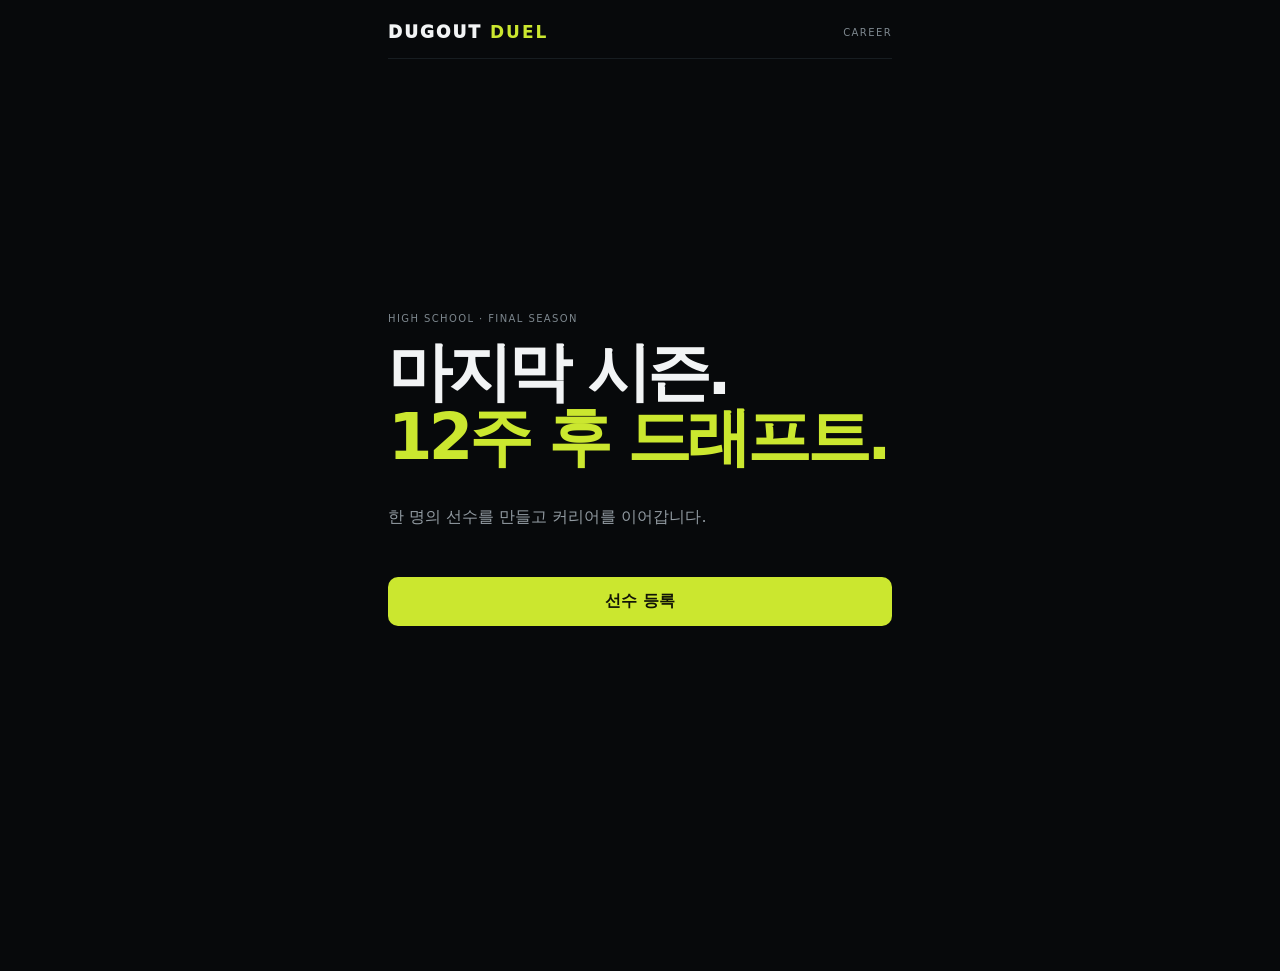
==== commit 457c58cb: "Replace score-comparison duel with real 9-inning head-to-head baseball" ====
--- a/index.html
+++ b/index.html
@@ -1,149 +1,22 @@
 <!doctype html>
 <html lang="ko">
 <head>
-<meta charset="utf-8">
-<meta name="viewport" content="width=device-width,initial-scale=1,viewport-fit=cover">
-<meta name="theme-color" content="#08090b">
-<meta http-equiv="Cache-Control" content="no-cache, no-store, must-revalidate">
-<title>DUGOUT DUEL</title>
+<meta charset="utf-8"><meta name="viewport" content="width=device-width,initial-scale=1,viewport-fit=cover"><meta name="theme-color" content="#07090b"><meta http-equiv="Cache-Control" content="no-cache, no-store, must-revalidate"><title>DUGOUT DUEL</title>
 <style>
-:root{--bg:#08090b;--panel:#101216;--panel2:#14171c;--line:#282c33;--text:#f5f6f7;--muted:#858b94;--sub:#aeb3ba;--accent:#d8f238;--good:#8ed36e;--bad:#f07878;--warn:#edba54}*{box-sizing:border-box}html,body{margin:0;background:var(--bg);color:var(--text);font-family:system-ui,-apple-system,BlinkMacSystemFont,"Segoe UI",sans-serif}body{min-height:100vh}button,input,select{font:inherit}.app{width:min(540px,100%);margin:0 auto;min-height:100vh;padding:0 20px 90px}.screen{display:none}.screen.active{display:block}.top{height:64px;display:flex;align-items:center;justify-content:space-between;border-bottom:1px solid #1b1e23;position:sticky;top:0;background:rgba(8,9,11,.96);backdrop-filter:blur(12px);z-index:20}.logo{font-size:13px;font-weight:950;letter-spacing:.18em}.logo b{color:var(--accent)}.top-right{font-size:10px;color:#777d85;letter-spacing:.16em}.story{min-height:calc(100vh - 100px);display:none;flex-direction:column;justify-content:center}.story.active{display:flex}.eyebrow{font-size:10px;font-weight:850;letter-spacing:.2em;color:#7b8189}.story h1{font-size:clamp(42px,12vw,64px);line-height:1.03;letter-spacing:-.06em;margin:18px 0 18px}.story h1 strong{color:var(--accent);font-weight:950}.story-copy{min-height:106px;font-size:16px;line-height:1.75;color:#b1b5bb;white-space:pre-line}.skip{margin-top:26px;border:0;background:transparent;color:#747a82;text-decoration:underline;text-underline-offset:5px;font-size:12px}.primary,.secondary,.danger{width:100%;border-radius:11px;padding:15px;font-weight:900;cursor:pointer}.primary{border:0;background:var(--accent);color:#121608}.secondary{border:1px solid var(--line);background:#0c0e11;color:var(--text)}.danger{border:1px solid #542b2b;background:#180e0e;color:#ff9b9b}.chapter-head{padding:34px 0 22px}.chapter{font-size:11px;font-weight:900;letter-spacing:.18em;color:#8a9098}.chapter-head h1{font-size:36px;line-height:1;letter-spacing:-.055em;margin:9px 0 9px}.chapter-head p{margin:0;color:#81878f;font-size:12px;line-height:1.6}.form{display:grid;gap:19px}.field{display:grid;gap:8px}.field>label,.label{font-size:11px;font-weight:800;color:#979ca3}.input,.select{width:100%;border:0;border-bottom:1px solid #343941;background:transparent;color:#fff;border-radius:0;padding:11px 1px;outline:none}.input:focus,.select:focus{border-color:var(--accent)}.two{display:grid;grid-template-columns:1fr 112px;gap:18px}.choice-grid{display:grid;grid-template-columns:repeat(2,1fr);gap:8px}.choice{border:1px solid #282d34;background:#0d0f12;color:#dfe2e5;border-radius:10px;padding:14px 12px;text-align:left;cursor:pointer}.choice b{display:block;font-size:13px}.choice span{display:block;font-size:9px;color:#777e87;margin-top:5px;letter-spacing:.04em}.choice.active{border-color:var(--accent);box-shadow:inset 0 0 0 1px var(--accent);background:rgba(216,242,56,.035)}.position-grid{grid-template-columns:repeat(3,1fr)}.team-select{appearance:none}.create-photo{display:grid;grid-template-columns:96px 1fr;gap:14px;align-items:center}.photo{width:96px;aspect-ratio:4/5;border:1px solid #30353c;background:#0e1013;overflow:hidden;display:grid;place-items:center;color:#666d75;font-size:9px;font-weight:900;letter-spacing:.12em;text-align:center}.photo img{width:100%;height:100%;object-fit:cover}.photo-tools{display:grid;gap:7px}.photo-tools button{border:1px solid #2c3138;background:#0d0f12;color:#dfe3e6;border-radius:9px;padding:10px;font-size:11px}.next-line{margin-top:4px;padding-top:17px;border-top:1px solid #1e2227}.style-list{display:grid;gap:9px}.style-card{border:1px solid #2b3037;background:#0e1013;color:#fff;border-radius:12px;padding:16px;text-align:left;cursor:pointer;display:grid;grid-template-columns:1fr auto;gap:10px;align-items:center}.style-card.active{border-color:var(--accent);box-shadow:inset 0 0 0 1px var(--accent)}.style-card h3{font-size:15px;margin:0}.style-card p{font-size:10px;color:#80868e;margin:5px 0 0}.style-stats{font-size:9px;color:#a7adb3;text-align:right;line-height:1.6}.error{min-height:18px;color:#ff8d8d;font-size:11px}.career-head{padding:26px 0 15px}.career-meta{display:flex;justify-content:space-between;align-items:flex-end;gap:12px}.career-meta h1{font-size:25px;margin:5px 0 0;letter-spacing:-.04em}.week-meta{text-align:right;font-size:9px;color:#717881}.week-meta b{display:block;color:#f0f2f3;font-size:14px;margin-top:3px}.timeline{display:grid;grid-template-columns:repeat(12,1fr);gap:4px;margin-top:16px}.timeline i{height:3px;background:#24282e;border-radius:8px}.timeline i.done{background:#6d791f}.timeline i.current{background:var(--accent)}.compact-player{display:grid;grid-template-columns:82px 1fr;border:1px solid #282d34;background:#0f1114;margin-bottom:12px}.compact-photo{position:relative;min-height:112px;background:#0b0d10;overflow:hidden}.compact-photo img{width:100%;height:100%;object-fit:cover;position:absolute}.fallback{position:absolute;inset:0;display:grid;place-items:center;font-size:32px;font-weight:950;color:var(--accent);background:linear-gradient(145deg,#11151a,#090b0e)}.compact-info{padding:13px}.compact-info h2{font-size:24px;letter-spacing:-.05em;margin:0}.compact-info p{font-size:10px;color:#7f858d;margin:5px 0 0}.mini-stats{display:grid;grid-template-columns:repeat(4,1fr);gap:5px;margin-top:10px}.mini{border-top:1px solid #272b31;padding-top:7px}.mini small{display:block;font-size:7px;color:#6f757d}.mini b{font-size:14px}.event-card{border:1px solid #2d3239;background:linear-gradient(160deg,#12151a,#0d0f12);padding:19px 17px}.event-number{font-size:9px;color:var(--accent);font-weight:900;letter-spacing:.17em}.event-card h2{font-size:28px;line-height:1.12;letter-spacing:-.045em;margin:8px 0 11px}.event-card>p{font-size:12px;color:#9aa0a7;line-height:1.7;margin:0}.choice-title{margin-top:22px;font-size:10px;color:#797f87;font-weight:800;letter-spacing:.08em}.career-options{display:grid;gap:8px;margin-top:9px}.career-option{width:100%;border:1px solid #2b3037;background:#0b0d10;color:#eef0f2;border-radius:9px;padding:14px;text-align:left;cursor:pointer}.career-option b{font-size:13px}.career-option span{display:block;font-size:9px;color:#7f858c;margin-top:5px;line-height:1.45}.career-option:active{transform:scale(.993)}.status-strip{display:grid;grid-template-columns:repeat(4,1fr);gap:1px;background:#22272d;border:1px solid #242930;margin-top:12px}.status-cell{background:#0e1013;padding:11px 8px}.status-cell small{font-size:7px;color:#6c737b;display:block}.status-cell b{font-size:13px;display:block;margin-top:4px}.section{margin-top:12px;border:1px solid #282d34;background:#0f1114;padding:15px}.section-head{display:flex;justify-content:space-between;align-items:center;margin-bottom:12px}.section-head h3{font-size:14px;margin:0}.section-head span{font-size:8px;color:#737982;letter-spacing:.12em}.attrs{display:grid;grid-template-columns:repeat(5,1fr);gap:5px}.attr{text-align:center;padding:9px 3px;border:1px solid #23282e;background:#0b0d10}.attr small{display:block;font-size:7px;color:#6d747c}.attr b{font-size:15px;display:block;margin-top:3px}.news-list{display:grid}.news-item{display:grid;grid-template-columns:7px 1fr auto;gap:9px;padding:11px 0;border-bottom:1px solid #20242a}.news-item:last-child{border-bottom:0}.dot{width:7px;height:7px;border-radius:50%;background:#67717a;margin-top:4px}.dot.scout{background:var(--accent)}.dot.manager{background:#6aa9ef}.dot.medical{background:var(--bad)}.dot.award{background:var(--warn)}.news-item b{font-size:11px}.news-item p{font-size:9px;color:#777e86;line-height:1.45;margin:4px 0 0}.news-item time{font-size:8px;color:#626970}.result-wrap{padding:34px 0}.result-kicker{font-size:10px;color:#7a8087;letter-spacing:.18em}.result-wrap h1{font-size:42px;letter-spacing:-.06em;margin:8px 0 18px}.result-score{font-size:72px;font-weight:950;line-height:.9;color:var(--accent);letter-spacing:-.06em}.result-label{font-size:9px;color:#777e86;margin-top:7px}.result-stats{display:grid;grid-template-columns:repeat(4,1fr);gap:6px;margin-top:24px}.result-stat{border:1px solid #292e35;background:#0d0f12;padding:12px 8px}.result-stat small{display:block;font-size:7px;color:#6f767e}.result-stat b{display:block;font-size:18px;margin-top:4px}.delta-grid{display:grid;grid-template-columns:repeat(5,1fr);gap:5px;margin-top:10px}.delta{text-align:center;border-top:1px solid #282d33;padding-top:9px}.delta small{font-size:7px;color:#70777f;display:block}.delta b{font-size:13px}.delta.up b{color:var(--good)}.result-event{margin-top:19px;border-left:2px solid var(--accent);background:#0e1013;padding:13px}.result-event b{font-size:12px}.result-event p{font-size:10px;color:#80878e;line-height:1.5;margin:5px 0 0}.draft{min-height:calc(100vh - 100px);display:none;flex-direction:column;justify-content:center;text-align:center}.draft.active{display:flex}.draft .eyebrow{color:#8b9198}.draft h1{font-size:18px;letter-spacing:.18em;margin:11px 0 40px}.draft-grade{font-size:54px;font-weight:950;color:var(--accent);letter-spacing:-.055em}.draft-team{font-size:27px;font-weight:900;margin-top:10px}.draft-player{font-size:15px;color:#8a9198;margin-top:8px}.draft .primary{margin-top:42px}.nav{position:fixed;left:50%;bottom:12px;transform:translateX(-50%);width:min(510px,calc(100% - 28px));display:none;grid-template-columns:repeat(4,1fr);gap:4px;border:1px solid #282d34;background:rgba(10,11,13,.95);padding:6px;backdrop-filter:blur(10px);z-index:30}.nav.show{display:grid}.nav button{border:0;background:transparent;color:#767d85;padding:10px 3px;font-size:9px;font-weight:850}.nav button.active{background:#171a1f;color:var(--accent)}.profile-card{border:1px solid #2b3037;background:#0f1114;padding:15px}.profile-main{display:grid;grid-template-columns:105px 1fr;gap:14px}.profile-main .photo{width:105px}.profile-main h2{font-size:29px;margin:3px 0 6px;letter-spacing:-.05em}.profile-main p{font-size:10px;color:#80868d;line-height:1.55;margin:0}.profile-lines{display:grid;margin-top:14px;border-top:1px solid #252a30}.profile-line{display:flex;justify-content:space-between;gap:12px;padding:10px 0;border-bottom:1px solid #22272d;font-size:10px}.profile-line span{color:#747b83}.room-box{border:1px solid #2b3037;background:#0e1013;padding:15px}.room-code{font-size:28px;font-weight:950;letter-spacing:.08em;margin:5px 0}.join{display:grid;grid-template-columns:1fr auto;gap:7px}.join input{min-width:0;border:1px solid #2a3037;background:#090b0d;color:#fff;padding:12px;text-transform:uppercase}.join button{border:0;background:#e5e8ea;color:#101214;font-weight:900;padding:0 15px}.vs{display:grid;grid-template-columns:1fr 34px 1fr;gap:6px;margin-top:12px}.vs-player{border:1px solid #282d34;background:#0c0e11;padding:11px}.vs-player h3{font-size:17px;margin:4px 0}.vs-player p{font-size:9px;color:#727981;margin:0}.vs-mark{display:grid;place-items:center;color:var(--accent);font-weight:950}.room-actions{display:grid;grid-template-columns:repeat(5,1fr);gap:5px;margin-top:10px}.room-actions button{border:1px solid #2a3037;background:#0a0c0f;color:#e8eaec;padding:10px 3px;font-size:8px;font-weight:850}.room-actions button:disabled{opacity:.38}.feed{margin-top:10px}.feed-line{border-top:1px solid #22272d;padding:8px 0;font-size:9px;color:#848a91}.toast{position:fixed;left:50%;bottom:78px;transform:translateX(-50%) translateY(10px);background:#f1f3f4;color:#111315;padding:10px 13px;font-size:10px;font-weight:850;opacity:0;pointer-events:none;transition:.18s;z-index:80}.toast.show{opacity:1;transform:translateX(-50%) translateY(0)}.busy{opacity:.45;pointer-events:none}@media(max-width:390px){.app{padding-left:16px;padding-right:16px}.position-grid{grid-template-columns:repeat(2,1fr)}.attrs,.delta-grid{grid-template-columns:repeat(5,1fr)}.result-score{font-size:62px}.event-card h2{font-size:25px}}
-</style>
-</head>
-<body>
-<div class="app">
-<header class="top"><div class="logo">DUGOUT <b>DUEL</b></div><div id="topRight" class="top-right">SECOND LIFE : BASEBALL</div></header>
-
-<section id="intro" class="screen story active">
-  <div class="eyebrow">SECOND LIFE : BASEBALL</div>
-  <h1 id="storyTitle">야구장.<br>타구가 <strong>날아온다.</strong></h1>
-  <div id="storyCopy" class="story-copy">관중석에서 경기를 보던 순간이었다.\n눈앞이 잠깐 하얘졌다.</div>
-  <button id="storyNext" class="primary">계속</button>
-  <button id="storySkip" class="skip">탭하여 스킵</button>
-</section>
-
-<section id="createBasic" class="screen">
-  <div class="chapter-head"><div class="chapter">CHAPTER 01</div><h1>선수 생성</h1><p>2026년, 고3 마지막 시즌이 시작됩니다.</p></div>
-  <form id="basicForm" class="form">
-    <div class="create-photo"><div id="createPhoto" class="photo">PROFILE<br>PHOTO</div><div class="photo-tools"><input id="photoInput" type="file" accept="image/jpeg,image/png,image/webp" hidden><button id="photoPick" type="button">프로필 사진 등록</button><button id="photoRemove" type="button">사진 제거</button></div></div>
-    <div class="two"><div class="field"><label>이름</label><input id="name" class="input" maxlength="16" placeholder="이름을 입력하세요" required></div><div class="field"><label>등번호</label><input id="number" class="input" type="number" min="0" max="99" value="7"></div></div>
-    <div class="field"><div class="label">투타 유형</div><div id="throwChoices" class="choice-grid"><button type="button" class="choice active" data-v="우투우타"><b>우투우타</b></button><button type="button" class="choice" data-v="우투좌타"><b>우투좌타</b></button><button type="button" class="choice" data-v="좌투좌타"><b>좌투좌타</b></button><button type="button" class="choice" data-v="좌투우타"><b>좌투우타</b></button></div></div>
-    <div class="field"><div class="label">포지션</div><div id="positionChoices" class="choice-grid position-grid"><button type="button" class="choice active" data-v="C"><b>포수</b><span>CATCHER</span></button><button type="button" class="choice" data-v="SS"><b>내야수</b><span>INFIELDER</span></button><button type="button" class="choice" data-v="CF"><b>외야수</b><span>OUTFIELDER</span></button></div></div>
-    <div class="field"><label>희망 구단</label><select id="team" class="select team-select"><option>서울 블레이즈</option><option>부산 마리너스</option><option>인천 웨이브</option><option>대전 볼츠</option><option>광주 타이탄스</option><option>대구 레드폭스</option><option>수원 나이츠</option><option>창원 레이븐스</option></select></div>
-    <div class="two"><div class="field"><label>출신학교</label><input id="school" class="input" value="서울고" maxlength="24"></div><div class="field"><label>키(cm)</label><input id="height" class="input" type="number" min="150" max="210" value="178"></div></div>
-    <div class="next-line"><button class="primary" type="submit">다음 · 플레이 스타일 선택 →</button></div>
-  </form>
-</section>
-
-<section id="createStyle" class="screen">
-  <div class="chapter-head"><div class="chapter">CHAPTER 01 · STEP 02</div><h1>플레이 스타일</h1><p>초기 능력과 성장 방향을 결정합니다.</p></div>
-  <div id="styleList" class="style-list">
-    <button class="style-card active" data-v="balanced"><div><h3>밸런스형</h3><p>공수 전반에 약점이 적습니다.</p></div><div class="style-stats">CON 56 · POW 56<br>SPD 56 · DEF 56</div></button>
-    <button class="style-card" data-v="contact"><div><h3>교타형</h3><p>컨택과 수비 완성도가 높습니다.</p></div><div class="style-stats">CON 68 · POW 44<br>DISC 60 · DEF 63</div></button>
-    <button class="style-card" data-v="slugger"><div><h3>장타형</h3><p>장타 생산력을 우선합니다.</p></div><div class="style-stats">CON 49 · POW 72<br>SPD 43 · DEF 49</div></button>
-    <button class="style-card" data-v="speed"><div><h3>스피드형</h3><p>주루와 넓은 수비 범위가 강점입니다.</p></div><div class="style-stats">CON 61 · POW 44<br>SPD 74 · DEF 62</div></button>
-  </div>
-  <div id="createError" class="error" style="margin-top:14px"></div>
-  <button id="createPlayer" class="primary">커리어 시작</button>
-  <button id="backBasic" class="secondary" style="margin-top:8px">이전</button>
-</section>
-
-<section id="career" class="screen">
-  <div class="career-head"><div class="career-meta"><div><div id="stageLabel" class="eyebrow">HIGH SCHOOL · FINAL SEASON</div><h1 id="careerTitle">드래프트까지 12주</h1></div><div class="week-meta"><span id="seasonLabel">SEASON 1</span><b id="weekLabel">WEEK 1 / 12</b></div></div><div id="timeline" class="timeline"></div></div>
-  <div id="compactPlayer" class="compact-player"></div>
-  <article id="eventCard" class="event-card"></article>
-  <div id="statusStrip" class="status-strip"></div>
-  <section class="section"><div class="section-head"><h3>능력</h3><span>PLAYER ATTRIBUTES</span></div><div id="attrs" class="attrs"></div></section>
-  <section class="section"><div class="section-head"><h3>최근 소식</h3><button id="openNews" style="border:0;background:transparent;color:#777e86;font-size:9px">전체 보기 →</button></div><div id="recentNews" class="news-list"></div></section>
-</section>
-
-<section id="result" class="screen"><div id="resultBody" class="result-wrap"></div></section>
-<section id="draft" class="screen draft"><div class="eyebrow">2026 KOREA BASEBALL DRAFT</div><h1>DRAFT DAY</h1><div id="draftGrade" class="draft-grade">1라운드</div><div id="draftTeam" class="draft-team">서울 블레이즈</div><div id="draftPlayer" class="draft-player">김야구 · SS</div><button id="draftContinue" class="primary">프로 커리어 시작</button></section>
-
-<section id="news" class="screen"><div class="chapter-head"><div class="chapter">CAREER FEED</div><h1>소식</h1><p>스카우트, 코칭스태프, 메디컬 관련 업데이트입니다.</p></div><div id="allNews" class="news-list"></div></section>
-
-<section id="rival" class="screen"><div class="chapter-head"><div class="chapter">PRIVATE LEAGUE</div><h1>라이벌 매치</h1><p>현재 커리어 선수를 그대로 사용합니다.</p></div><div id="rivalLobby" class="room-box"><button id="createRoom" class="primary">비공개 룸 생성</button><div class="join" style="margin-top:9px"><input id="roomInput" maxlength="10" placeholder="ROOM CODE"><button id="joinRoom">입장</button></div><button id="resumeRoom" class="secondary" style="margin-top:8px">진행 중인 룸</button></div><div id="roomView" class="room-box" style="display:none"></div></section>
-
-<section id="profile" class="screen"><div class="chapter-head"><div class="chapter">PLAYER PROFILE</div><h1>프로필</h1><p>커리어 전체에서 사용하는 선수 정보입니다.</p></div><div id="profileCard" class="profile-card"></div><button id="resetLocal" class="danger" style="margin-top:12px">이 기기 선수 연결 해제</button></section>
-
-<nav id="nav" class="nav"><button data-screen="career" class="active">커리어</button><button data-screen="news">소식</button><button data-screen="rival">라이벌</button><button data-screen="profile">프로필</button></nav>
-</div>
-<div id="toast" class="toast"></div>
+:root{--bg:#07090b;--panel:#0d1115;--line:#232b31;--text:#f2f4f5;--muted:#7d878e;--accent:#cbe72f}*{box-sizing:border-box}html,body{margin:0;background:var(--bg);color:var(--text);font-family:system-ui,-apple-system,BlinkMacSystemFont,"Segoe UI",sans-serif}body{min-height:100vh}button,input,select{font:inherit}.app{width:min(540px,100%);margin:auto;min-height:100vh;padding:0 18px 92px}.top{display:flex;justify-content:space-between;align-items:center;padding:22px 0 16px;border-bottom:1px solid #171d21}.brand{font-size:17px;font-weight:950;letter-spacing:.12em}.brand b{color:var(--accent)}.meta,.kicker{font-size:10px;color:var(--muted);letter-spacing:.14em}.screen{display:none}.screen.active{display:block}.intro{min-height:calc(100vh - 80px);display:none;flex-direction:column;justify-content:center}.intro.active{display:flex}.intro h1{font-size:clamp(42px,12vw,64px);line-height:1.03;letter-spacing:-.06em;margin:16px 0}.intro strong,.accent{color:var(--accent)}.intro p,.muted{color:#929ba2;line-height:1.7}.primary,.secondary,.danger{width:100%;border-radius:10px;padding:14px 16px;font-weight:900}.primary{border:0;background:var(--accent);color:#111407}.secondary{border:1px solid var(--line);background:#0b1013;color:#eef1f2}.danger{border:1px solid #4b2929;background:#160e0e;color:#f49b9b}.intro .primary{margin-top:30px}.head{padding:28px 0 18px}.head h1{font-size:34px;margin:6px 0;letter-spacing:-.045em}.head p{font-size:12px;color:var(--muted);line-height:1.6}.form{display:grid;gap:14px}.field{display:grid;gap:7px}.field label{font-size:10px;color:#929ba2;font-weight:800}.input,.select{width:100%;background:#0b1013;border:1px solid var(--line);border-radius:9px;color:#fff;padding:12px}.two{display:grid;grid-template-columns:1fr 1fr;gap:8px}.choices{display:grid;grid-template-columns:repeat(2,1fr);gap:7px}.choice{border:1px solid var(--line);background:#0a0f12;color:#fff;border-radius:9px;padding:11px;text-align:left}.choice b{font-size:12px}.choice span{display:block;font-size:9px;color:var(--muted);margin-top:3px}.choice.active{border-color:var(--accent);box-shadow:inset 0 0 0 1px var(--accent)}.photoRow{display:grid;grid-template-columns:92px 1fr;gap:12px;align-items:center}.photo{width:92px;aspect-ratio:4/5;background:#0b1013;border:1px solid var(--line);display:grid;place-items:center;overflow:hidden;color:#68727a;font-size:9px;font-weight:900;text-align:center}.photo img,.avatar img{width:100%;height:100%;object-fit:cover}.photoTools{display:grid;gap:7px}.photoTools button{border:1px solid var(--line);background:#0b1013;color:#fff;padding:10px;border-radius:8px}.careerHead{display:flex;justify-content:space-between;align-items:end;padding:24px 0 12px}.careerHead h1{font-size:29px;margin:4px 0}.week{text-align:right;font-size:9px;color:var(--muted)}.week b{display:block;color:#fff;font-size:13px}.player{display:grid;grid-template-columns:72px 1fr auto;gap:11px;align-items:center;padding:12px 0;border-block:1px solid var(--line)}.avatar{width:72px;height:88px;background:#10161a;display:grid;place-items:center;font-size:28px;font-weight:950;color:var(--accent);overflow:hidden}.name{font-size:23px;font-weight:950}.pmeta{font-size:9px;color:var(--muted);line-height:1.5}.scout{text-align:right}.scout small{display:block;font-size:8px;color:var(--muted)}.scout b{font-size:17px;color:var(--accent)}.scene{padding:28px 0}.scene h2{font-size:35px;line-height:1.1;margin:8px 0 11px}.scene p{font-size:13px;line-height:1.7;color:#9aa3a9}.tags{display:flex;gap:6px;flex-wrap:wrap;margin-top:12px}.tag{border:1px solid var(--line);border-radius:99px;padding:5px 7px;font-size:9px;color:#9aa3a9}.decisionList{display:grid;gap:7px;margin-top:14px}.decision{border:1px solid var(--line);background:#0b1013;color:#fff;border-radius:9px;padding:13px;text-align:left}.decision b{display:block;font-size:14px}.decision span{display:block;color:var(--muted);font-size:9px;margin-top:4px}.tabs{position:fixed;left:50%;bottom:12px;transform:translateX(-50%);width:min(510px,calc(100% - 28px));display:grid;grid-template-columns:repeat(3,1fr);gap:4px;padding:6px;background:rgba(9,12,14,.95);border:1px solid var(--line);border-radius:11px}.tabs button{border:0;background:transparent;color:#778087;padding:9px;font-size:10px;font-weight:900}.tabs button.active{background:#151b1f;color:var(--accent);border-radius:7px}.lobby{padding-top:26px}.lobby h1{font-size:34px;margin:6px 0}.lobby p{font-size:12px;color:var(--muted);line-height:1.6}.block{border-top:1px solid var(--line);padding:17px 0}.join{display:grid;grid-template-columns:1fr auto;gap:7px}.join input{background:#0b1013;border:1px solid var(--line);color:#fff;padding:12px;text-transform:uppercase}.join button{border:0;background:#e9edef;color:#111;padding:0 15px;font-weight:900}.roomCode{font-size:31px;font-weight:950;letter-spacing:.08em}.wait{text-align:center;padding:65px 0}.scoreHead{padding:20px 0 8px}.inning{display:flex;justify-content:space-between}.inning b{color:var(--accent)}.team{display:flex;justify-content:space-between;padding:13px 0;border-bottom:1px solid #1d252a}.team h3{font-size:15px;margin:0}.team p{font-size:9px;color:var(--muted);margin:3px 0}.score{font-size:29px;font-weight:950}.bases{height:66px;display:grid;place-items:center}.diamond{width:48px;height:48px;transform:rotate(45deg);position:relative}.base{position:absolute;width:13px;height:13px;border:1px solid #505960;background:#101519}.base.on{background:var(--accent);border-color:var(--accent)}.b2{left:17px}.b1{right:0;top:17px}.b3{left:0;top:17px}.match{border-top:1px solid var(--line);padding-top:16px}.match h2{font-size:27px;margin:7px 0}.matchChoices{display:grid;grid-template-columns:repeat(2,1fr);gap:7px;margin-top:12px}.matchChoice{border:1px solid var(--line);background:#0a0f12;color:#fff;border-radius:9px;padding:12px;text-align:left}.matchChoice b{font-size:12px}.matchChoice span{display:block;font-size:9px;color:var(--muted);margin-top:3px}.waiting{text-align:center;padding:20px;color:var(--muted);font-size:11px}.last{padding:11px 0;border-block:1px solid #1d252a;margin-top:12px}.last b{font-size:12px}.last p{font-size:9px;color:var(--muted);margin:4px 0}.log{margin-top:13px}.logline{display:grid;grid-template-columns:50px 1fr auto;gap:7px;padding:7px 0;border-bottom:1px solid #171e22;font-size:9px;color:#929da4}.final{text-align:center;padding:25px 0}.final h2{font-size:46px;margin:8px}.box{display:grid;grid-template-columns:1fr 1fr;gap:8px;margin:16px 0}.box>div{border:1px solid var(--line);padding:11px;text-align:left}.box small{font-size:8px;color:var(--muted)}.box b{display:block;font-size:16px;margin-top:3px}.profile{padding-top:25px}.profile h1{font-size:31px}.profileGrid{display:grid;grid-template-columns:1fr 1fr;gap:8px}.pi{border-top:1px solid var(--line);padding:11px 0}.pi small{display:block;font-size:8px;color:var(--muted)}.attr{display:grid;grid-template-columns:45px 1fr 25px;gap:7px;align-items:center;padding:6px 0;font-size:10px}.bar{height:5px;background:#1d252a}.bar i{display:block;height:100%;background:var(--accent)}.modal{position:fixed;inset:0;background:rgba(0,0,0,.82);display:none;align-items:center;justify-content:center;padding:18px;z-index:50}.modal.show{display:flex}.modalCard{width:min(450px,100%);background:#0b1013;border:1px solid #303a40;padding:18px;border-radius:12px}.rstats{display:grid;grid-template-columns:repeat(4,1fr);gap:6px;margin:13px 0}.rs{border:1px solid var(--line);padding:9px}.rs small{font-size:7px;color:var(--muted)}.rs b{display:block;font-size:15px}.toast{position:fixed;left:50%;bottom:82px;transform:translateX(-50%);background:#eef1f2;color:#111;padding:9px 12px;border-radius:8px;font-size:10px;font-weight:900;opacity:0;transition:.15s}.toast.show{opacity:1}
+</style></head><body><div class="app"><header class="top"><div class="brand">DUGOUT <b>DUEL</b></div><div class="meta">CAREER</div></header>
+<section id="intro" class="screen intro active"><div class="kicker">HIGH SCHOOL · FINAL SEASON</div><h1>마지막 시즌.<br><strong>12주 후 드래프트.</strong></h1><p>한 명의 선수를 만들고 커리어를 이어갑니다.</p><button id="start" class="primary">선수 등록</button></section>
+<section id="loading" class="screen intro"><div class="kicker">CAREER DATA</div><h1 style="font-size:34px">선수 데이터 확인 중</h1></section>
+<section id="create" class="screen"><div class="head"><div class="kicker">CHAPTER 01</div><h1>선수 생성</h1><p>커리어와 온라인 라이벌전에서 같은 선수를 사용합니다.</p></div><div class="photoRow"><div id="photo" class="photo">PROFILE<br>PHOTO</div><div class="photoTools"><input id="file" type="file" accept="image/jpeg,image/png,image/webp" hidden><button id="pick" type="button">사진 등록</button><button id="clear" type="button">사진 삭제</button></div></div><form id="form" class="form" style="margin-top:16px"><div class="two"><div class="field"><label>이름</label><input id="name" class="input" maxlength="16" required></div><div class="field"><label>등번호</label><input id="number" class="input" type="number" min="0" max="99" value="7"></div></div><div class="field"><label>투타</label><div id="throw" class="choices"><button type="button" class="choice active" data-v="우투우타"><b>우투우타</b></button><button type="button" class="choice" data-v="우투좌타"><b>우투좌타</b></button><button type="button" class="choice" data-v="좌투좌타"><b>좌투좌타</b></button><button type="button" class="choice" data-v="좌투우타"><b>좌투우타</b></button></div></div><div class="field"><label>포지션</label><div id="pos" class="choices"><button type="button" class="choice active" data-v="SS"><b>SS</b></button><button type="button" class="choice" data-v="2B"><b>2B</b></button><button type="button" class="choice" data-v="3B"><b>3B</b></button><button type="button" class="choice" data-v="1B"><b>1B</b></button><button type="button" class="choice" data-v="CF"><b>CF</b></button><button type="button" class="choice" data-v="RF"><b>RF</b></button><button type="button" class="choice" data-v="LF"><b>LF</b></button><button type="button" class="choice" data-v="C"><b>C</b></button></div></div><div class="field"><label>희망 구단</label><select id="team" class="select"><option>서울 블레이즈</option><option>부산 마리너스</option><option>인천 웨이브</option><option>대전 볼츠</option><option>광주 타이탄스</option><option>대구 레드폭스</option><option>수원 나이츠</option><option>창원 레이븐스</option></select></div><div class="field"><label>플레이스타일</label><div id="arch" class="choices"><button type="button" class="choice active" data-v="balanced"><b>밸런스</b></button><button type="button" class="choice" data-v="contact"><b>교타자</b></button><button type="button" class="choice" data-v="slugger"><b>거포</b></button><button type="button" class="choice" data-v="speed"><b>호타준족</b></button></div></div><div class="two"><div class="field"><label>출신학교</label><input id="school" class="input" value="서울고"></div><div class="field"><label>키</label><input id="height" class="input" type="number" value="178"></div></div><button class="primary" type="submit">커리어 시작</button></form></section>
+<section id="career" class="screen"><div class="careerHead"><div><div id="stage" class="kicker">HIGH SCHOOL</div><h1 id="ctitle">DRAFT ROAD</h1></div><div class="week"><span id="season">SEASON 1</span><b id="week">WEEK 1 / 12</b></div></div><div id="player" class="player"></div><div id="scene" class="scene"></div></section>
+<section id="rival" class="screen"><div id="rivalContent" class="lobby"></div></section><section id="profile" class="screen"><div id="profileContent" class="profile"></div></section>
+<nav id="tabs" class="tabs" style="display:none"><button data-tab="career" class="active">커리어</button><button data-tab="rival">라이벌</button><button data-tab="profile">프로필</button></nav></div><div id="modal" class="modal"><div id="modalCard" class="modalCard"></div></div><div id="toast" class="toast"></div>
 <script>
-const SUPA='https://nwenbkthlpzlpfklgonb.supabase.co';
-const KEY='eyJhbGciOiJIUzI1NiIsInR5cCI6IkpXVCJ9.eyJpc3MiOiJzdXBhYmFzZSIsInJlZiI6Im53ZW5ia3RobHB6bHBma2xnb25iIiwicm9sZSI6ImFub24iLCJpYXQiOjE3ODAxMTA5MjMsImV4cCI6MjA5NTY4NjkyM30.PHojgVx7Yn1lUl88w_FtiMRwHBdLmVxkcUNBUBJILMU';
-const PLAYER_KEY='dugout-duel-player-token-v2',ROOM_KEY='dugout-duel-room-v2';
-const $=s=>document.querySelector(s), $$=s=>[...document.querySelectorAll(s)];
-let playerState=null,busy=false,storyStep=0,photo='',throwBat='우투우타',position='C',archetype='balanced',room=null,roomSession=readRoom(),poll=null,lastBefore=null,lastAfter=null,lastWeekNumber=1;
-const arch={balanced:{contact:56,power:56,discipline:56,speed:56,defense:56},contact:{contact:68,power:44,discipline:60,speed:57,defense:63},slugger:{contact:49,power:72,discipline:53,speed:43,defense:49},speed:{contact:61,power:44,discipline:54,speed:74,defense:62}};
-const stories=[
- {t:'야구장.\n타구가 <strong>날아온다.</strong>',c:'관중석에서 경기를 보던 순간이었다.\n눈앞이 잠깐 하얘졌다.'},
- {t:'눈을 뜨니\n<strong>라커룸.</strong>',c:'유니폼에는 처음 보는 학교 이름이 적혀 있다.\n휴대폰 날짜는 2026년 3월.'},
- {t:'고3.\n프로 지명까지 <strong>12주.</strong>',c:'명단에는 내 이름이 있다.\n마지막 고교 시즌이 오늘 시작된다.'}
-];
-const highEvents=[
- ['첫 평가전','시즌 첫 공식 평가 일정. 스카우트석은 아직 비어 있지만 주전 경쟁은 이미 시작됐다.',[['안타 생산에 집중','첫 주는 확률 높은 타격으로 기록을 만든다.','contact'],['장타를 노린다','강한 타구로 존재감을 먼저 남긴다.','power'],['볼넷까지 계산한다','존을 좁히고 출루를 우선한다.','discipline']]],
- ['스카우트석','두 개 구단 스카우트가 백스톱 뒤에 자리 잡았다. 첫 인상이 드래프트 보드에 남는다.',[['컨택을 증명한다','실투를 놓치지 않고 정확한 타격을 보여준다.','contact'],['장타 툴을 보여준다','타구 속도와 비거리를 최대한 끌어낸다.','power'],['수비 범위를 넓힌다','주루와 수비에서 운동능력을 보여준다.','speed']]],
- ['주전 경쟁','같은 포지션 경쟁자의 최근 타격감이 좋다. 감독은 이번 주 선발 비중을 조정할 생각이다.',[['타격 정확도를 잡는다','실전 타이밍에 맞춘 컨택 훈련.','contact'],['공을 오래 본다','선구안과 출루 능력을 끌어올린다.','discipline'],['체력을 관리한다','누적 피로를 낮추고 다음 일정을 준비한다.','recovery']]],
- ['지역 라이벌전','관중과 취재가 몰리는 경기. 평소보다 표본은 작지만 평가 영향은 크다.',[['첫 공부터 적극적으로','공격적인 컨택으로 흐름을 잡는다.','contact'],['한 방을 노린다','장타로 경기의 장면을 만든다.','power'],['주루에서 압박한다','출루 뒤 한 베이스를 더 노린다.','speed']]],
- ['연전','짧은 간격으로 경기가 이어진다. 성적과 피로 중 무엇을 우선할지 결정해야 한다.',[['타격 훈련을 유지','루틴을 깨지 않고 컨택을 유지한다.','contact'],['장타 훈련 유지','피로를 감수하고 파워를 더 올린다.','power'],['회복일 지정','훈련량을 줄이고 컨디션을 회복한다.','recovery']]],
- ['중간 평가','고교 시즌 절반. 감독과 스카우트 모두 누적 성적을 보기 시작한다.',[['약점을 줄인다','가장 안정적인 컨택 훈련을 선택한다.','contact'],['강점을 극대화한다','장타 툴을 더 분명하게 만든다.','power'],['출루율을 높인다','선구안 중심으로 타석 접근을 바꾼다.','discipline']]],
- ['전국대회 예선','패하면 일정이 짧아진다. 많은 구단이 이 구간부터 집중적으로 선수를 확인한다.',[['안전한 타격','팀 승리에 필요한 출루와 안타를 우선한다.','contact'],['중심타선 역할','장타로 득점을 만든다.','power'],['공수 기여','주루와 수비에서 손실을 줄인다.','speed']]],
- ['압박 상황','최근 평가가 올라가면서 상대 배터리의 대응도 달라졌다. 좋은 공이 줄어든다.',[['어려운 공도 맞힌다','컨택 범위를 넓힌다.','contact'],['유인구를 버린다','볼넷과 좋은 카운트를 만든다.','discipline'],['체력을 비축한다','폼이 무너지기 전에 회복한다.','recovery']]],
- ['드래프트 인터뷰','구단 스카우트가 경기 전 짧은 면담을 요청했다. 이후 경기 내용까지 함께 평가한다.',[['정교함을 보여준다','타석 결과의 안정성을 우선한다.','contact'],['장타 잠재력을 보여준다','프로에서 통할 파워를 강조한다.','power'],['운동능력을 보여준다','주루와 수비에서 범용성을 증명한다.','speed']]],
- ['최종 쇼케이스','상위 지명을 노리는 선수들의 마지막 큰 평가전. 한 경기의 인상이 오래 남는다.',[['안타를 쌓는다','타구 질보다 결과 안정성을 선택한다.','contact'],['홈런을 노린다','위험을 감수하고 가장 강한 스윙을 한다.','power'],['존을 통제한다','불리한 공을 버리고 출루를 만든다.','discipline']]],
- ['최종 스카우트 리포트','각 구단이 내부 드래프트 보드를 거의 확정하는 시점이다.',[['완성도를 높인다','컨택 툴의 마지막 수정을 한다.','contact'],['툴을 하나 더 올린다','파워 수치를 끝까지 끌어올린다.','power'],['몸 상태를 최우선','부상 없이 드래프트를 맞는다.','recovery']]],
- ['드래프트 직전','고교에서 보여줄 수 있는 마지막 주. 다음 화면에는 결과가 나온다.',[['내 방식대로 친다','시즌 내내 쌓은 컨택 루틴을 유지한다.','contact'],['강하게 끝낸다','마지막까지 장타를 노린다.','power'],['최상의 몸 상태','무리하지 않고 컨디션을 맞춘다.','recovery']]]
-];
-const proEvents=[
- ['스프링 경쟁','프로 로스터에서 자리를 잡기 위한 경쟁이 시작됐다.'],['첫 원정 연전','이동과 경기 일정이 겹친다.'],['상대 분석','상대 팀이 타격 데이터를 기반으로 수비 시프트를 조정했다.'],['주전 경쟁','팀 내 같은 포지션 경쟁이 다시 심해졌다.'],['체력 구간','시즌 누적 피로가 경기력에 영향을 주기 시작한다.'],['전반기 평가','구단 내부 평가와 연봉 지표가 갱신된다.'],['승부처','순위 경쟁에서 매 경기 중요도가 높아진다.'],['상대 적응','투수들이 약점을 집중 공략한다.'],['팬 관심','최근 경기력으로 미디어 노출이 늘었다.'],['후반기 레이스','개인 성적과 팀 순위가 동시에 걸려 있다.'],['시즌 막판','개인 타이틀 경쟁이 정리되는 시점이다.'],['최종 주간','시즌 마지막 성적이 기록에 남는다.']
-];
-function show(id){$$('.screen').forEach(x=>x.classList.remove('active'));$('#'+id).classList.add('active');const has=!!playerState;$('#nav').classList.toggle('show',has&&!['result','draft','createBasic','createStyle','intro'].includes(id));$$('#nav button').forEach(b=>b.classList.toggle('active',b.dataset.screen===id));$('#topRight').textContent=id==='career'&&playerState?`${playerState.player.stage==='HIGH_SCHOOL'?'HIGH SCHOOL':'PRO'} · S${playerState.season} W${playerState.week}`:'SECOND LIFE : BASEBALL';if(id!=='rival')stopPoll();window.scrollTo(0,0)}
-function toast(t){const e=$('#toast');e.textContent=t;e.classList.add('show');clearTimeout(e._t);e._t=setTimeout(()=>e.classList.remove('show'),1800)}
-function readRoom(){try{return JSON.parse(localStorage.getItem(ROOM_KEY)||'null')}catch{return null}}
-function clearRoom(){localStorage.removeItem(ROOM_KEY);roomSession=null;room=null;stopPoll()}
-function esc(v=''){return String(v).replace(/[&<>'"]/g,c=>({'&':'&amp;','<':'&lt;','>':'&gt;',"'":'&#39;','"':'&quot;'}[c]))}
-function avg(st){const pa=Number(st?.pa||0),h=Number(st?.h||0);return pa?(h/pa).toFixed(3).replace(/^0/,''):'.000'}
-function timeoutFetch(url,opt={},ms=6500){const c=new AbortController(),t=setTimeout(()=>c.abort(),ms);return fetch(url,{...opt,signal:c.signal}).finally(()=>clearTimeout(t))}
-async function rpc(name,body){const r=await timeoutFetch(`${SUPA}/rest/v1/rpc/${name}`,{method:'POST',headers:{apikey:KEY,Authorization:`Bearer ${KEY}`,'Content-Type':'application/json'},body:JSON.stringify(body)},7000);const tx=await r.text();let d;try{d=tx?JSON.parse(tx):null}catch{d=tx}if(!r.ok)throw new Error(d?.message||String(d||r.status));return d}
-function token(){try{return localStorage.getItem(PLAYER_KEY)||''}catch{return''}}
-function scoutGrade(n){n=Number(n)||0;return n>=85?'최상위권':n>=70?'상위권':n>=52?'중상위권':n>=35?'관찰 대상':'초기 관찰'}
-function roleText(p){return p.role||'주전 경쟁'}
-function storyRender(){const s=stories[Math.min(storyStep,stories.length-1)];$('#storyTitle').innerHTML=s.t;$('#storyCopy').textContent=s.c;$('#storyNext').textContent=storyStep===stories.length-1?'선수 생성':'계속'}
-$('#storyNext').onclick=()=>{if(storyStep<stories.length-1){storyStep++;storyRender()}else show('createBasic')};$('#storySkip').onclick=()=>show('createBasic');
-function bindChoice(root,selector,setter){$$(root+' '+selector).forEach(b=>b.onclick=()=>{setter(b.dataset.v);$$(root+' '+selector).forEach(x=>x.classList.toggle('active',x===b))})}
-bindChoice('#createBasic','.choice[data-v]',v=>{if(['우투우타','우투좌타','좌투좌타','좌투우타'].includes(v))throwBat=v;else position=v});
-$('#basicForm').onsubmit=e=>{e.preventDefault();if(!$('#name').value.trim())return;show('createStyle')};
-$$('#styleList .style-card').forEach(b=>b.onclick=()=>{archetype=b.dataset.v;$$('#styleList .style-card').forEach(x=>x.classList.toggle('active',x===b))});$('#backBasic').onclick=()=>show('createBasic');
-$('#photoPick').onclick=()=>$('#photoInput').click();$('#photoRemove').onclick=()=>{photo='';$('#createPhoto').innerHTML='PROFILE<br>PHOTO'};$('#photoInput').onchange=async e=>{const f=e.target.files?.[0];if(!f)return;try{photo=await crop(f);$('#createPhoto').innerHTML=`<img src="${photo}" alt="프로필">`}catch{$('#createError').textContent='사진을 처리하지 못했습니다.'}};
-function crop(file){return new Promise((res,rej)=>{const im=new Image(),u=URL.createObjectURL(file);im.onload=()=>{try{let sx=0,sy=0,sw=im.width,sh=im.height,ratio=.8;if(sw/sh>ratio){sw=sh*ratio;sx=(im.width-sw)/2}else{sh=sw/ratio;sy=(im.height-sh)/2}const c=document.createElement('canvas');c.width=320;c.height=400;c.getContext('2d').drawImage(im,sx,sy,sw,sh,0,0,320,400);URL.revokeObjectURL(u);res(c.toDataURL('image/jpeg',.72))}catch(x){rej(x)}};im.onerror=rej;im.src=u})}
-$('#createPlayer').onclick=async()=>{if(busy)return;busy=true;$('#createPlayer').classList.add('busy');$('#createError').textContent='';const a=arch[archetype];const p={name:$('#name').value.trim(),number:Number($('#number').value||7),position,throwBat,wishTeam:$('#team').value,school:$('#school').value.trim()||'서울고',height:Number($('#height').value||178),weight:75,origin:'서울',birthDate:'2008-03-01',profileImage:photo,archetype,...a};try{const d=await rpc('dugout_create_player',{p_player:p});localStorage.setItem(PLAYER_KEY,d.token);playerState={player:d.player,season:d.season,week:d.week};renderCareer();show('career');const q=new URLSearchParams(location.search).get('room');if(q){$('#roomInput').value=q.toUpperCase();show('rival');await joinRoom(q)}}catch(err){$('#createError').textContent='선수 생성 실패 · '+err.message.slice(0,90)}finally{busy=false;$('#createPlayer').classList.remove('busy')}};
-function photoHtml(p){return p.profileImage?`<img src="${p.profileImage}" alt="${esc(p.name)}">`:`<div class="fallback">${esc((p.name||'R').slice(0,1))}</div>`}
-function renderCareer(){if(!playerState)return;const p=playerState.player,st=p.seasonStats||{},w=Number(playerState.week||1),hs=p.stage==='HIGH_SCHOOL';$('#stageLabel').textContent=hs?'HIGH SCHOOL · FINAL SEASON':`${esc(p.team||p.wishTeam)} · PRO ${Number(p.proYear||1)} YEAR`;$('#careerTitle').textContent=hs?`드래프트까지 ${13-w}주`:`프로 ${Number(p.proYear||1)}년차`;$('#seasonLabel').textContent=`SEASON ${playerState.season}`;$('#weekLabel').textContent=`WEEK ${w} / 12`;$('#timeline').innerHTML=Array.from({length:12},(_,i)=>`<i class="${i+1<w?'done':i+1===w?'current':''}"></i>`).join('');$('#compactPlayer').innerHTML=`<div class="compact-photo">${photoHtml(p)}</div><div class="compact-info"><h2>${esc(p.name)}</h2><p>#${Number(p.number||0)} · ${esc(p.position)} · ${esc(p.throwBat||'우투우타')} · ${esc(roleText(p))}</p><div class="mini-stats"><div class="mini"><small>AVG</small><b>${avg(st)}</b></div><div class="mini"><small>HR</small><b>${Number(st.hr||0)}</b></div><div class="mini"><small>RBI</small><b>${Number(st.rbi||0)}</b></div><div class="mini"><small>WAR</small><b>${Number(st.war||0).toFixed(2)}</b></div></div></div>`;const ev=careerEvent(p,w);$('#eventCard').innerHTML=`<div class="event-number">WEEK ${w} · ${hs?'HIGH SCHOOL':'PRO'}</div><h2>${esc(ev.title)}</h2><p>${esc(ev.desc)}</p><div class="choice-title">이번 주 접근</div><div class="career-options">${ev.opts.map(o=>`<button class="career-option" data-action="${o[2]}"><b>${esc(o[0])}</b><span>${esc(o[1])}</span></button>`).join('')}</div>`;$$('#eventCard .career-option').forEach(b=>b.onclick=()=>playWeek(b.dataset.action));$('#statusStrip').innerHTML=[['폼',p.form],['피로',p.fatigue],['감독 신뢰',p.managerTrust],['스카우트',p.scoutInterest]].map(x=>`<div class="status-cell"><small>${x[0]}</small><b>${Number(x[1]||0)}</b></div>`).join('');$('#attrs').innerHTML=[['CON',p.contact],['POW',p.power],['DISC',p.discipline],['SPD',p.speed],['DEF',p.defense]].map(x=>`<div class="attr"><small>${x[0]}</small><b>${Number(x[1]||0)}</b></div>`).join('');renderNews('#recentNews',4);renderNews('#allNews',30);renderProfile()}
-function careerEvent(p,w){if(p.stage==='HIGH_SCHOOL'){const e=highEvents[Math.max(0,Math.min(11,w-1))];return{title:e[0],desc:e[1],opts:e[2]}}const pe=proEvents[Math.max(0,Math.min(11,w-1))];return{title:pe[0],desc:pe[1],opts:[['컨택 루틴','타격 정확도와 안정적인 출루를 우선한다.','contact'],['장타 루틴','장타 생산력을 끌어올린다.','power'],['선구 루틴','볼 판별과 출루를 우선한다.','discipline'],['공수 루틴','주루와 수비 기여도를 높인다.','speed'],['회복','누적 피로를 낮춘다.','recovery']]}}
-async function playWeek(action){if(busy||!playerState)return;busy=true;$$('.career-option').forEach(x=>x.disabled=true);lastBefore=JSON.parse(JSON.stringify(playerState));lastWeekNumber=Number(playerState.week||1);try{const d=await rpc('dugout_solo_action',{p_token:token(),p_action:action});lastAfter=d;playerState=d;renderResult(lastBefore,d);show('result')}catch(e){toast('주간 진행 실패 · '+e.message.slice(0,70));$$('.career-option').forEach(x=>x.disabled=false)}finally{busy=false}}
-function n(v){return Number(v||0)}
-function renderResult(before,after){const bp=before.player,p=after.player,lw=p.lastWeek||{},stageChanged=bp.stage==='HIGH_SCHOOL'&&p.stage==='PRO';const delta=k=>n(p[k])-n(bp[k]);const weekAvg=n(lw.pa)?(n(lw.h)/n(lw.pa)).toFixed(3).replace(/^0/,''):'.000';$('#resultBody').innerHTML=`<div class="result-kicker">WEEK ${lastWeekNumber} · RESULT</div><h1>${stageChanged?'고교 마지막 일정 종료':'주간 결과'}</h1><div class="result-score">${n(lw.score)}</div><div class="result-label">PERFORMANCE SCORE</div><div class="result-stats"><div class="result-stat"><small>AVG</small><b>${weekAvg}</b></div><div class="result-stat"><small>HR</small><b>${n(lw.hr)}</b></div><div class="result-stat"><small>RBI</small><b>${n(lw.rbi)}</b></div><div class="result-stat"><small>WAR</small><b>${n(lw.war).toFixed(2)}</b></div></div><div class="delta-grid">${['contact','power','discipline','speed','defense'].map((k,i)=>{const d=delta(k);return`<div class="delta ${d>0?'up':''}"><small>${['CON','POW','DISC','SPD','DEF'][i]}</small><b>${d>0?'+':''}${d}</b></div>`}).join('')}</div><div class="result-event"><b>${esc(p.lastEvent?.title||'주간 일정 종료')}</b><p>${esc(p.lastEvent?.body||'이번 주 일정이 기록에 반영되었습니다.')}</p></div><div class="section" style="margin-top:12px"><div class="section-head"><h3>평가 변화</h3><span>WEEKLY</span></div><div class="status-strip" style="margin:0"><div class="status-cell"><small>폼</small><b>${n(bp.form)} → ${n(p.form)}</b></div><div class="status-cell"><small>감독</small><b>${n(bp.managerTrust)} → ${n(p.managerTrust)}</b></div><div class="status-cell"><small>스카우트</small><b>${n(bp.scoutInterest)} → ${n(p.scoutInterest)}</b></div><div class="status-cell"><small>피로</small><b>${n(bp.fatigue)} → ${n(p.fatigue)}</b></div></div></div><button id="resultNext" class="primary" style="margin-top:14px">${stageChanged?'드래프트 결과 확인':'다음 주'}</button>`;$('#resultNext').onclick=()=>{if(stageChanged){renderDraft();show('draft')}else{renderCareer();show('career')}}}
-function renderDraft(){const p=playerState.player;$('#draftGrade').textContent=p.draft||'육성선수';$('#draftTeam').textContent=p.team||p.wishTeam;$('#draftPlayer').textContent=`${p.name} · ${p.position}`}
-$('#draftContinue').onclick=()=>{renderCareer();show('career')};
-function renderNews(sel,limit){if(!playerState)return;const a=Array.isArray(playerState.player.news)?playerState.player.news.slice(0,limit):[];$(sel).innerHTML=a.length?a.map(x=>`<div class="news-item"><i class="dot ${esc(x.type||'')}"></i><div><b>${esc(x.title||'업데이트')}</b><p>${esc(x.body||'')}</p></div><time>W${n(x.week)}</time></div>`).join(''):'<div style="font-size:10px;color:#707780;padding:9px 0">아직 기록된 소식이 없습니다.</div>'}
-$('#openNews').onclick=()=>{renderNews('#allNews',30);show('news')};
-function renderProfile(){if(!playerState)return;const p=playerState.player;$('#profileCard').innerHTML=`<div class="profile-main"><div class="photo">${photoHtml(p)}</div><div><div class="eyebrow">#${n(p.number)} · ${esc(p.position)}</div><h2>${esc(p.name)}</h2><p>${esc(p.school||'')} · ${esc(p.throwBat||'')}<br>${esc(p.stage==='HIGH_SCHOOL'?'고3 드래프트 시즌':(p.team||p.wishTeam)+' · PRO '+n(p.proYear)+'년차')}</p></div></div><div class="profile-lines"><div class="profile-line"><span>희망 구단</span><b>${esc(p.wishTeam||'—')}</b></div><div class="profile-line"><span>팀 내 입지</span><b>${esc(roleText(p))}</b></div><div class="profile-line"><span>스카우트 평가</span><b>${esc(scoutGrade(p.scoutInterest))}</b></div><div class="profile-line"><span>드래프트</span><b>${esc(p.draft||'미정')}</b></div><div class="profile-line"><span>라이벌 전적</span><b>${n(p.duelWins)}승 ${n(p.duelLosses)}패</b></div></div>`}
-$$('#nav button').forEach(b=>b.onclick=()=>{const id=b.dataset.screen;if(id==='career')renderCareer();if(id==='news')renderNews('#allNews',30);if(id==='profile')renderProfile();if(id==='rival')renderRival();show(id)});
-$('#resetLocal').onclick=()=>{if(!confirm('이 기기의 선수 연결만 해제합니다. 계속할까요?'))return;localStorage.removeItem(PLAYER_KEY);clearRoom();playerState=null;location.href=location.pathname+'?new='+Date.now()};
-async function renderRival(){if(roomSession?.code&&roomSession?.roomToken){try{room=await rpc('dugout_get_room_v2',{p_code:roomSession.code,p_room_token:roomSession.roomToken});renderRoom();startPoll();return}catch{clearRoom()}}$('#rivalLobby').style.display='block';$('#roomView').style.display='none'}
-$('#createRoom').onclick=async()=>{if(busy)return;busy=true;try{const d=await rpc('dugout_create_room_v2',{p_player_token:token()});roomSession={code:d.code,roomToken:d.roomToken,slot:'host'};localStorage.setItem(ROOM_KEY,JSON.stringify(roomSession));room=d.room;renderRoom();startPoll()}catch(e){toast(e.message.slice(0,70))}finally{busy=false}};
-$('#joinRoom').onclick=()=>joinRoom($('#roomInput').value);$('#resumeRoom').onclick=()=>renderRival();
-async function joinRoom(code){code=String(code||'').trim().toUpperCase();if(!code)return;busy=true;try{const d=await rpc('dugout_join_room_v2',{p_code:code,p_player_token:token()});roomSession={code:d.code,roomToken:d.roomToken,slot:'guest'};localStorage.setItem(ROOM_KEY,JSON.stringify(roomSession));room=d.room;renderRoom();startPoll()}catch(e){toast(e.message.slice(0,70))}finally{busy=false}}
-function renderRoom(){if(!room||!roomSession)return;$('#rivalLobby').style.display='none';$('#roomView').style.display='block';if(!room.guest){$('#roomView').innerHTML=`<div class="eyebrow">ROOM CODE</div><div class="room-code">${roomSession.code}</div><p style="font-size:10px;color:#777e86">친구가 들어오면 라운드가 시작됩니다.</p><button id="copyRoom" class="secondary">초대 링크 복사</button><button id="leaveRoom" class="danger" style="margin-top:8px">룸 연결 해제</button>`;$('#copyRoom').onclick=copyInvite;$('#leaveRoom').onclick=leaveRoom;return}const myReady=roomSession.slot==='host'?room.hostReady:room.guestReady,rReady=roomSession.slot==='host'?room.guestReady:room.hostReady;$('#roomView').innerHTML=`<div class="eyebrow">ROUND ${n(room.round)}</div><div class="room-code">${roomSession.code}</div><div class="vs"><div class="vs-player"><span class="eyebrow">HOST</span><h3>${esc(room.host?.name||'—')}</h3><p>#${n(room.host?.number)} · ${esc(room.host?.position||'')}</p></div><div class="vs-mark">VS</div><div class="vs-player"><span class="eyebrow">GUEST</span><h3>${esc(room.guest?.name||'—')}</h3><p>#${n(room.guest?.number)} · ${esc(room.guest?.position||'')}</p></div></div><div class="status-strip"><div class="status-cell"><small>나</small><b>${myReady?'제출 완료':'선택 대기'}</b></div><div class="status-cell"><small>상대</small><b>${rReady?'제출 완료':'선택 대기'}</b></div><div class="status-cell"><small>내 스코어</small><b>${n((roomSession.slot==='host'?room.host:room.guest)?.lastWeekScore)}</b></div><div class="status-cell"><small>상대 스코어</small><b>${n((roomSession.slot==='host'?room.guest:room.host)?.lastWeekScore)}</b></div></div><div class="room-actions">${[['contact','컨택'],['power','장타'],['discipline','선구'],['speed','공수'],['recovery','회복']].map(x=>`<button data-room-action="${x[0]}" ${myReady?'disabled':''}>${x[1]}</button>`).join('')}</div><div class="feed">${(Array.isArray(room.feed)?room.feed.slice(-8).reverse():[]).map(f=>`<div class="feed-line">${esc(f.msg||'')}</div>`).join('')}</div><button id="leaveRoom" class="danger" style="margin-top:12px">룸 연결 해제</button>`;$$('[data-room-action]').forEach(b=>b.onclick=()=>roomAction(b.dataset.roomAction));$('#leaveRoom').onclick=leaveRoom}
-async function roomAction(action){if(busy)return;busy=true;const old=n(room?.round);try{room=await rpc('dugout_submit_action_v2',{p_code:roomSession.code,p_room_token:roomSession.roomToken,p_action:action});renderRoom();if(n(room.round)>old){await refreshPlayer();toast('라운드 결과가 커리어에 반영됐습니다.')}}catch(e){toast(e.message.slice(0,70))}finally{busy=false}}
-async function refreshRoom(){if(!roomSession||busy)return;try{const old=n(room?.round);room=await rpc('dugout_get_room_v2',{p_code:roomSession.code,p_room_token:roomSession.roomToken});renderRoom();if(old&&n(room.round)>old)await refreshPlayer()}catch{}}
-function startPoll(){stopPoll();poll=setInterval(refreshRoom,2400)}function stopPoll(){if(poll){clearInterval(poll);poll=null}}
-function leaveRoom(){clearRoom();renderRival()}
-async function copyInvite(){const u=`${location.origin}${location.pathname}?room=${roomSession.code}`;try{await navigator.clipboard.writeText(u);toast('초대 링크 복사 완료')}catch{prompt('링크 복사',u)}}
-async function refreshPlayer(){if(!token())return false;try{const d=await rpc('dugout_get_player',{p_token:token()});playerState=d;renderCareer();renderProfile();return true}catch{return false}}
-async function boot(){storyRender();const t=token();if(!t)return;try{const d=await rpc('dugout_get_player',{p_token:t});if(!d?.player)throw new Error('INVALID');playerState=d;renderCareer();renderProfile();show('career');const q=new URLSearchParams(location.search).get('room');if(q){$('#roomInput').value=q.toUpperCase();show('rival');await renderRival();if(!roomSession)await joinRoom(q)}}catch{localStorage.removeItem(PLAYER_KEY);clearRoom();show('intro')}}
-boot();
-</script>
-</body>
-</html>+(()=>{const SUPA='https://nwenbkthlpzlpfklgonb.supabase.co',KEY='eyJhbGciOiJIUzI1NiIsInR5cCI6IkpXVCJ9.eyJpc3MiOiJzdXBhYmFzZSIsInJlZiI6Im53ZW5ia3RobHB6bHBma2xnb25iIiwicm9sZSI6ImFub24iLCJpYXQiOjE3ODAxMTA5MjMsImV4cCI6MjA5NTY4NjkyM30.PHojgVx7Yn1lUl88w_FtiMRwHBdLmVxkcUNBUBJILMU',PK='dugout-duel-player-token-v2',RK='dugout-duel-room-v4';let s=null,photo='',sel={throwBat:'우투우타',position:'SS',arch:'balanced'},room=null,match=null,active='career',poll=null,busy=false;const $=q=>document.querySelector(q),$$=q=>[...document.querySelectorAll(q)],esc=v=>String(v??'').replace(/[&<>"']/g,c=>({'&':'&amp;','<':'&lt;','>':'&gt;','"':'&quot;',"'":'&#39;'}[c]));
+const events=['첫 평가전','스카우트 관찰','주전 경쟁','지역 라이벌전','전국대회 예선','중간 스카우트 리포트','전국대회 본선','드래프트 인터뷰','최종 경쟁 구간','스카우트 집중 경기','최종 쇼케이스','드래프트 직전'];function show(id){$$('.screen').forEach(x=>x.classList.remove('active'));$('#'+id).classList.add('active');active=id;$('#tabs').style.display=['career','rival','profile'].includes(id)?'grid':'none';$$('#tabs button').forEach(b=>b.classList.toggle('active',b.dataset.tab===id));if(id!=='rival')stopPoll()}function toast(t){$('#toast').textContent=t;$('#toast').classList.add('show');setTimeout(()=>$('#toast').classList.remove('show'),1400)}async function rpc(n,b,ms=6000){const c=new AbortController(),t=setTimeout(()=>c.abort(),ms);try{const r=await fetch(`${SUPA}/rest/v1/rpc/${n}`,{method:'POST',headers:{apikey:KEY,Authorization:`Bearer ${KEY}`,'Content-Type':'application/json'},body:JSON.stringify(b),signal:c.signal}),x=await r.text();let d;try{d=x?JSON.parse(x):null}catch{d=x}if(!r.ok)throw Error(d?.message||x||r.status);return d}finally{clearTimeout(t)}}function token(){return localStorage.getItem(PK)||''}function rr(){try{return JSON.parse(localStorage.getItem(RK)||'null')}catch{return null}}function sr(v){room=v;localStorage.setItem(RK,JSON.stringify(v))}function cr(){localStorage.removeItem(RK);room=match=null}function pick(id,key){$$(`#${id} .choice`).forEach(b=>b.onclick=()=>{$$(`#${id} .choice`).forEach(x=>x.classList.remove('active'));b.classList.add('active');sel[key]=b.dataset.v})}pick('throw','throwBat');pick('pos','position');pick('arch','arch');function stats(a){return a==='contact'?{contact:68,power:44,discipline:60,speed:57,defense:63}:a==='slugger'?{contact:49,power:72,discipline:53,speed:43,defense:49}:a==='speed'?{contact:61,power:44,discipline:54,speed:74,defense:62}:{contact:56,power:56,discipline:56,speed:56,defense:56}}function avg(st){let pa=+st?.pa||0,h=+st?.h||0;return pa?(h/pa).toFixed(3).replace(/^0/,''):'.000'}function pic(p){return p.profileImage?`<img src="${p.profileImage}">`:esc((p.name||'P')[0])}function grade(v){v=+v||0;return v>=85?'TOP':v>=70?'1R권':v>=50?'상위권':v>=30?'관찰':'미정'}
+async function boot(){if(!token())return show('intro');show('loading');try{s=await rpc('dugout_get_player',{p_token:token()},3500);renderCareer();show('career')}catch{localStorage.removeItem(PK);cr();show('intro')}}$('#start').onclick=()=>show('create');$('#pick').onclick=()=>$('#file').click();$('#clear').onclick=()=>{photo='';$('#photo').innerHTML='PROFILE<br>PHOTO'};$('#file').onchange=async e=>{let f=e.target.files?.[0];if(!f)return;let im=new Image(),u=URL.createObjectURL(f);im.onload=()=>{let c=document.createElement('canvas');c.width=320;c.height=400;let r=.8,sw=im.width,sh=im.height,sx=0,sy=0;if(sw/sh>r){sw=sh*r;sx=(im.width-sw)/2}else{sh=sw/r;sy=(im.height-sh)/2}c.getContext('2d').drawImage(im,sx,sy,sw,sh,0,0,320,400);photo=c.toDataURL('image/jpeg',.72);$('#photo').innerHTML=`<img src="${photo}">`;URL.revokeObjectURL(u)};im.src=u};$('#form').onsubmit=async e=>{e.preventDefault();if(busy)return;busy=true;let p={name:$('#name').value.trim(),number:+$('#number').value||7,position:sel.position,throwBat:sel.throwBat,archetype:sel.arch,wishTeam:$('#team').value,school:$('#school').value.trim()||'서울고',height:+$('#height').value||178,profileImage:photo,...stats(sel.arch)};try{let d=await rpc('dugout_create_player',{p_player:p});localStorage.setItem(PK,d.token);s={player:d.player,season:d.season,week:d.week};renderCareer();show('career')}catch(x){toast('생성 실패 · '+x.message)}finally{busy=false}};
+function renderCareer(){let p=s.player,st=p.seasonStats||{},w=+s.week||1;$('#stage').textContent=p.stage==='HIGH_SCHOOL'?'HIGH SCHOOL · FINAL SEASON':'PRO CAREER';$('#ctitle').textContent=p.stage==='HIGH_SCHOOL'?'DRAFT ROAD':`${p.team||p.wishTeam} · YEAR ${p.proYear||1}`;$('#season').textContent='SEASON '+s.season;$('#week').textContent=`WEEK ${w} / 12`;$('#player').innerHTML=`<div class="avatar">${pic(p)}</div><div><div class="name">${esc(p.name)}</div><div class="pmeta">#${p.number} · ${esc(p.position)} · ${esc(p.throwBat)}<br>AVG ${avg(st)} · HR ${+st.hr||0} · RBI ${+st.rbi||0} · WAR ${(+st.war||0).toFixed(2)}</div></div><div class="scout"><small>SCOUT</small><b>${grade(p.scoutInterest)}</b></div>`;let title=p.stage==='HIGH_SCHOOL'?events[w-1]:`프로 ${p.proYear||1}년차 · ${w}주`,desc=p.stage==='HIGH_SCHOOL'?'이번 주 경기와 훈련 방향을 결정한다. 선택에 따라 성적, 성장, 스카우트 평가가 함께 변한다.':'정규 시즌 일정이 이어진다. 현재 역할과 컨디션에 맞춰 접근을 선택한다.';$('#scene').innerHTML=`<div class="kicker">WEEK ${w}</div><h2>${esc(title)}</h2><p>${desc}</p><div class="tags"><span class="tag accent">폼 ${+p.form||0}</span><span class="tag">피로 ${+p.fatigue||0}</span><span class="tag">감독 ${+p.managerTrust||0}</span><span class="tag">스카우트 ${+p.scoutInterest||0}</span></div><div class="decisionList">${[['contact','컨택','안정적인 타격'],['power','장타','강한 타구와 홈런'],['discipline','선구','출루와 존 관리'],['speed','주루·수비','운동 능력'],['recovery','회복','피로 관리']].map(x=>`<button class="decision" data-a="${x[0]}"><b>${x[1]}</b><span>${x[2]}</span></button>`).join('')}</div>`;$$('[data-a]').forEach(b=>b.onclick=()=>week(b.dataset.a))}async function week(a){if(busy)return;busy=true;let before=JSON.parse(JSON.stringify(s));try{s=await rpc('dugout_solo_action',{p_token:token(),p_action:a});let p=s.player,l=p.lastWeek||{},draft=before.player.stage==='HIGH_SCHOOL'&&p.stage==='PRO';$('#modalCard').innerHTML=`<div class="kicker">${draft?'DRAFT RESULT':'WEEK RESULT'}</div><h2>${draft?esc(p.draft||'지명 결과'):esc(p.lastEvent?.title||'주간 결과')}</h2><p class="muted" style="font-size:11px">${draft?`${esc(p.team)}에서 프로 커리어를 시작합니다.`:esc(p.lastEvent?.body||'')}</p><div class="rstats"><div class="rs"><small>PA</small><b>${+l.pa||0}</b></div><div class="rs"><small>H</small><b>${+l.h||0}</b></div><div class="rs"><small>HR</small><b>${+l.hr||0}</b></div><div class="rs"><small>WAR</small><b>${(+l.war||0).toFixed(2)}</b></div></div><button id="cont" class="primary">계속</button>`;$('#modal').classList.add('show');$('#cont').onclick=()=>{$('#modal').classList.remove('show');renderCareer()}}catch(x){toast(x.message)}finally{busy=false}}
+function renderProfile(){let p=s.player,st=p.careerStats||{};$('#profileContent').innerHTML=`<div class="kicker">PLAYER PROFILE</div><h1>${esc(p.name)}</h1><div class="player"><div class="avatar">${pic(p)}</div><div><div class="name">#${p.number} ${esc(p.position)}</div><div class="pmeta">${esc(p.throwBat)} · ${p.height}cm<br>${esc(p.school||'')} · ${esc(p.team||'고교')}</div></div><div class="scout"><small>DUEL</small><b>${+p.duelWins||0}-${+p.duelLosses||0}</b></div></div><div class="profileGrid"><div class="pi"><small>드래프트</small><b>${esc(p.draft||'—')}</b></div><div class="pi"><small>통산 AVG</small><b>${avg(st)}</b></div></div><div style="margin-top:12px">${[['CON',p.contact],['POW',p.power],['DISC',p.discipline],['SPD',p.speed],['DEF',p.defense]].map(x=>`<div class="attr"><span>${x[0]}</span><div class="bar"><i style="width:${+x[1]||0}%"></i></div><b>${+x[1]||0}</b></div>`).join('')}</div><button id="unlink" class="danger" style="margin-top:20px">이 기기 선수 연결 해제</button>`;$('#unlink').onclick=()=>{localStorage.removeItem(PK);cr();location.reload()}}
+function lobby(){room=rr();$('#rivalContent').innerHTML=`<div class="kicker">ONLINE RIVAL</div><h1>라이벌전</h1><p>각자의 커리어 선수가 실제 9이닝 경기에서 맞붙습니다. 나머지 타순은 CPU가 진행합니다.</p><div class="block"><button id="host" class="primary">비공개 룸 생성</button></div><div class="block"><div class="join"><input id="code" maxlength="10" placeholder="ROOM CODE"><button id="join">입장</button></div></div>${room?`<div class="block"><div class="roomCode">${esc(room.code)}</div><button id="resume" class="secondary">이어하기</button></div>`:''}`;$('#host').onclick=host;$('#join').onclick=()=>join($('#code').value);if($('#resume'))$('#resume').onclick=openRoom}async function host(){let d=await rpc('dugout_create_room_v2',{p_player_token:token()});sr({code:d.code,roomToken:d.roomToken});openRoom()}async function join(c){c=String(c||'').trim().toUpperCase();if(!c)return;try{let d=await rpc('dugout_join_room_v2',{p_code:c,p_player_token:token()});sr({code:d.code,roomToken:d.roomToken});openRoom()}catch(x){toast(x.message)}}async function openRoom(){room=rr();if(!room)return lobby();$('#rivalContent').innerHTML='<div class="wait"><div class="kicker">MATCH</div><h2>경기 상태 확인 중</h2></div>';try{let d=await rpc('dugout_get_room_v2',{p_code:room.code,p_room_token:room.roomToken});if(!d.guest){$('#rivalContent').innerHTML=`<div class="wait"><div class="kicker">PRIVATE ROOM</div><div class="roomCode">${esc(room.code)}</div><h2>상대 입장 대기</h2><button id="copy" class="primary">룸 코드 복사</button><button id="leave" class="secondary" style="margin-top:8px">나가기</button></div>`;$('#copy').onclick=()=>navigator.clipboard?.writeText(room.code);$('#leave').onclick=()=>{cr();lobby()};startPoll('room');return}match=await rpc('dugout_start_match_v1',{p_code:room.code,p_room_token:room.roomToken});renderMatch();startPoll('match')}catch(x){toast(x.message)}}function ko(o){return({OUT:'아웃',BB:'볼넷','1B':'안타','2B':'2루타','3B':'3루타',HR:'홈런',SAC:'희생타'})[o]||o||''}function hk(h){return h==='top'?'초':'말'}function ck(c){return({contact:'컨택',power:'강공',patient:'기다리기',situational:'진루타',challenge:'정면승부',chase:'유인구',suppress:'장타 억제',pitcharound:'승부 회피'})[c]||c||''}function renderMatch(){let h=match.host||{},g=match.guest||{},me=match.mySide==='host'?h:g,line=match.mySide==='host'?match.hostLine:match.guestLine;$('#rivalContent').innerHTML=`<div class="scoreHead"><div class="inning"><b>${match.inning}회${hk(match.half)}</b><span>OUT ${'●'.repeat(match.outs)}${'○'.repeat(3-match.outs)}</span></div><div class="team"><div><h3>${esc(g.team||g.wishTeam)}</h3><p>${esc(g.name)} · ${esc(g.position)}</p></div><div class="score">${match.guestScore}</div></div><div class="team"><div><h3>${esc(h.team||h.wishTeam)}</h3><p>${esc(h.name)} · ${esc(h.position)}</p></div><div class="score">${match.hostScore}</div></div><div class="bases"><div class="diamond"><i class="base b2 ${match.bases?.[1]?'on':''}"></i><i class="base b1 ${match.bases?.[0]?'on':''}"></i><i class="base b3 ${match.bases?.[2]?'on':''}"></i></div></div></div>${match.phase==='finished'?finish(me,line):decision()}${match.lastPlay?`<div class="last"><b>${esc(match.lastPlay.batter||'CPU')} · ${ko(match.lastPlay.outcome)}</b><p>${match.lastPlay.batChoice?`공격 ${ck(match.lastPlay.batChoice)} / 수비 ${ck(match.lastPlay.defChoice)}`:'CPU 자동 진행'}</p></div>`:''}<div class="log">${[...(match.plays||[])].slice(-10).reverse().map(p=>`<div class="logline"><span>${p.inning}회${hk(p.half)}</span><b>${esc(p.batter||'CPU')} · ${ko(p.outcome)}</b><span>${p.score?.[0]??0}:${p.score?.[1]??0}</span></div>`).join('')}</div>`;$$('[data-m]').forEach(b=>b.onclick=()=>submit(b.dataset.m));if($('#back'))$('#back').onclick=async()=>{await reload();renderCareer();show('career')};if($('#close'))$('#close').onclick=()=>{cr();lobby();stopPoll()}}function decision(){let bat=match.myRole==='bat',ready=bat?match.offenseReady:match.defenseReady,cur=match.offense==='host'?match.host:match.guest;if(ready)return`<div class="match"><div class="kicker">${bat?'BATTING':'DEFENSE'}</div><h2>${esc(cur?.name)} 타석</h2><div class="waiting">상대 선택 대기 중</div></div>`;let a=bat?[['contact','컨택','안타 확률 상승'],['power','강공','장타 확률 상승'],['patient','기다리기','볼넷 확률 상승'],['situational','진루타','주자 진루 우선']]:[['challenge','정면승부','볼넷 억제'],['chase','유인구','범타 유도'],['suppress','장타 억제','홈런 위험 감소'],['pitcharound','승부 회피','출루 감수']];return`<div class="match"><div class="kicker">내 역할 · ${bat?'타격':'수비 지시'}</div><h2>${esc(cur?.name)} 타석</h2><div class="matchChoices">${a.map(x=>`<button class="matchChoice" data-m="${x[0]}"><b>${x[1]}</b><span>${x[2]}</span></button>`).join('')}</div></div>`}function finish(me,l){let r=match.winner==='tie'?'무승부':match.winner===match.mySide?'승리':'패배';return`<div class="final"><div class="kicker accent">FINAL</div><h2>${match.guestScore} : ${match.hostScore}</h2><b>${r}</b><div class="box"><div><small>${esc(me.name)}</small><b>${l.pa}타석 ${l.h}안타</b></div><div><small>HR / RBI</small><b>${l.hr} / ${l.rbi}</b></div></div><button id="back" class="primary">커리어로 돌아가기</button><button id="close" class="secondary" style="margin-top:8px">룸 닫기</button></div>`}async function submit(c){if(busy)return;busy=true;try{match=await rpc('dugout_submit_match_choice_v1',{p_code:room.code,p_room_token:room.roomToken,p_choice:c});renderMatch()}catch(x){toast(x.message)}finally{busy=false}}async function reload(){try{s=await rpc('dugout_get_player',{p_token:token()})}catch{}}function startPoll(mode){stopPoll();let tick=async()=>{if(active!=='rival'||!room)return;try{if(mode==='room'){let d=await rpc('dugout_get_room_v2',{p_code:room.code,p_room_token:room.roomToken},4000);if(d.guest){match=await rpc('dugout_start_match_v1',{p_code:room.code,p_room_token:room.roomToken},4000);mode='match';renderMatch()}}else{match=await rpc('dugout_get_match_v1',{p_code:room.code,p_room_token:room.roomToken},4000);renderMatch();if(match.phase==='finished')await reload()}}catch{}poll=setTimeout(tick,1200)};poll=setTimeout(tick,1200)}function stopPoll(){if(poll){clearTimeout(poll);poll=null}}
+$$('#tabs button').forEach(b=>b.onclick=()=>{let t=b.dataset.tab;if(t==='career')renderCareer();if(t==='profile')renderProfile();if(t==='rival'){lobby();setTimeout(()=>{if(rr())openRoom()},0)}show(t)});boot()})();
+</script></body></html>
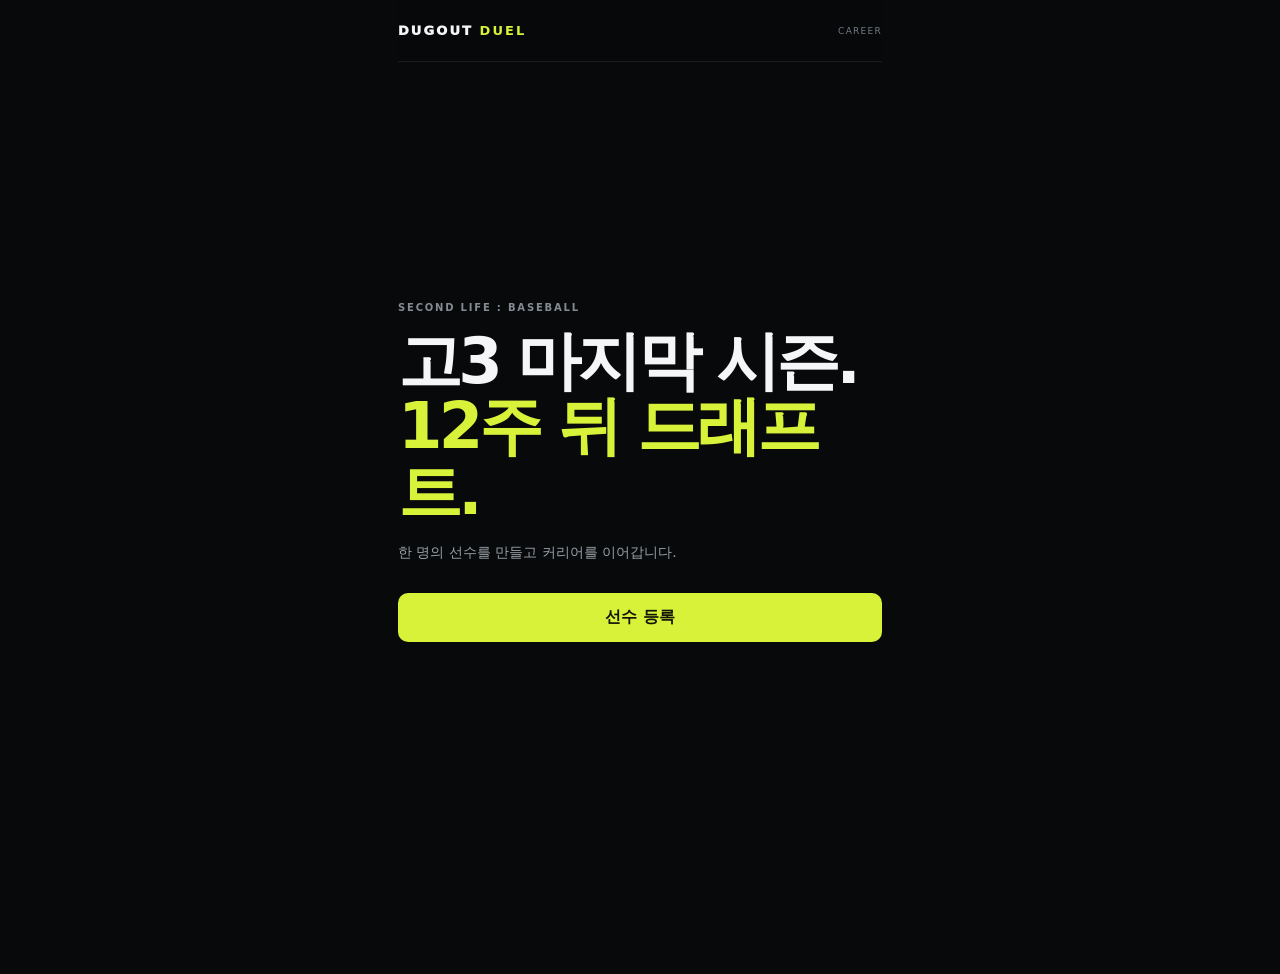
==== commit 92e89fcf: "Rebuild main loop around rewards, draft pressure and fast online matches" ====
--- a/index.html
+++ b/index.html
@@ -1,22 +1 @@
-<!doctype html>
-<html lang="ko">
-<head>
-<meta charset="utf-8"><meta name="viewport" content="width=device-width,initial-scale=1,viewport-fit=cover"><meta name="theme-color" content="#07090b"><meta http-equiv="Cache-Control" content="no-cache, no-store, must-revalidate"><title>DUGOUT DUEL</title>
-<style>
-:root{--bg:#07090b;--panel:#0d1115;--line:#232b31;--text:#f2f4f5;--muted:#7d878e;--accent:#cbe72f}*{box-sizing:border-box}html,body{margin:0;background:var(--bg);color:var(--text);font-family:system-ui,-apple-system,BlinkMacSystemFont,"Segoe UI",sans-serif}body{min-height:100vh}button,input,select{font:inherit}.app{width:min(540px,100%);margin:auto;min-height:100vh;padding:0 18px 92px}.top{display:flex;justify-content:space-between;align-items:center;padding:22px 0 16px;border-bottom:1px solid #171d21}.brand{font-size:17px;font-weight:950;letter-spacing:.12em}.brand b{color:var(--accent)}.meta,.kicker{font-size:10px;color:var(--muted);letter-spacing:.14em}.screen{display:none}.screen.active{display:block}.intro{min-height:calc(100vh - 80px);display:none;flex-direction:column;justify-content:center}.intro.active{display:flex}.intro h1{font-size:clamp(42px,12vw,64px);line-height:1.03;letter-spacing:-.06em;margin:16px 0}.intro strong,.accent{color:var(--accent)}.intro p,.muted{color:#929ba2;line-height:1.7}.primary,.secondary,.danger{width:100%;border-radius:10px;padding:14px 16px;font-weight:900}.primary{border:0;background:var(--accent);color:#111407}.secondary{border:1px solid var(--line);background:#0b1013;color:#eef1f2}.danger{border:1px solid #4b2929;background:#160e0e;color:#f49b9b}.intro .primary{margin-top:30px}.head{padding:28px 0 18px}.head h1{font-size:34px;margin:6px 0;letter-spacing:-.045em}.head p{font-size:12px;color:var(--muted);line-height:1.6}.form{display:grid;gap:14px}.field{display:grid;gap:7px}.field label{font-size:10px;color:#929ba2;font-weight:800}.input,.select{width:100%;background:#0b1013;border:1px solid var(--line);border-radius:9px;color:#fff;padding:12px}.two{display:grid;grid-template-columns:1fr 1fr;gap:8px}.choices{display:grid;grid-template-columns:repeat(2,1fr);gap:7px}.choice{border:1px solid var(--line);background:#0a0f12;color:#fff;border-radius:9px;padding:11px;text-align:left}.choice b{font-size:12px}.choice span{display:block;font-size:9px;color:var(--muted);margin-top:3px}.choice.active{border-color:var(--accent);box-shadow:inset 0 0 0 1px var(--accent)}.photoRow{display:grid;grid-template-columns:92px 1fr;gap:12px;align-items:center}.photo{width:92px;aspect-ratio:4/5;background:#0b1013;border:1px solid var(--line);display:grid;place-items:center;overflow:hidden;color:#68727a;font-size:9px;font-weight:900;text-align:center}.photo img,.avatar img{width:100%;height:100%;object-fit:cover}.photoTools{display:grid;gap:7px}.photoTools button{border:1px solid var(--line);background:#0b1013;color:#fff;padding:10px;border-radius:8px}.careerHead{display:flex;justify-content:space-between;align-items:end;padding:24px 0 12px}.careerHead h1{font-size:29px;margin:4px 0}.week{text-align:right;font-size:9px;color:var(--muted)}.week b{display:block;color:#fff;font-size:13px}.player{display:grid;grid-template-columns:72px 1fr auto;gap:11px;align-items:center;padding:12px 0;border-block:1px solid var(--line)}.avatar{width:72px;height:88px;background:#10161a;display:grid;place-items:center;font-size:28px;font-weight:950;color:var(--accent);overflow:hidden}.name{font-size:23px;font-weight:950}.pmeta{font-size:9px;color:var(--muted);line-height:1.5}.scout{text-align:right}.scout small{display:block;font-size:8px;color:var(--muted)}.scout b{font-size:17px;color:var(--accent)}.scene{padding:28px 0}.scene h2{font-size:35px;line-height:1.1;margin:8px 0 11px}.scene p{font-size:13px;line-height:1.7;color:#9aa3a9}.tags{display:flex;gap:6px;flex-wrap:wrap;margin-top:12px}.tag{border:1px solid var(--line);border-radius:99px;padding:5px 7px;font-size:9px;color:#9aa3a9}.decisionList{display:grid;gap:7px;margin-top:14px}.decision{border:1px solid var(--line);background:#0b1013;color:#fff;border-radius:9px;padding:13px;text-align:left}.decision b{display:block;font-size:14px}.decision span{display:block;color:var(--muted);font-size:9px;margin-top:4px}.tabs{position:fixed;left:50%;bottom:12px;transform:translateX(-50%);width:min(510px,calc(100% - 28px));display:grid;grid-template-columns:repeat(3,1fr);gap:4px;padding:6px;background:rgba(9,12,14,.95);border:1px solid var(--line);border-radius:11px}.tabs button{border:0;background:transparent;color:#778087;padding:9px;font-size:10px;font-weight:900}.tabs button.active{background:#151b1f;color:var(--accent);border-radius:7px}.lobby{padding-top:26px}.lobby h1{font-size:34px;margin:6px 0}.lobby p{font-size:12px;color:var(--muted);line-height:1.6}.block{border-top:1px solid var(--line);padding:17px 0}.join{display:grid;grid-template-columns:1fr auto;gap:7px}.join input{background:#0b1013;border:1px solid var(--line);color:#fff;padding:12px;text-transform:uppercase}.join button{border:0;background:#e9edef;color:#111;padding:0 15px;font-weight:900}.roomCode{font-size:31px;font-weight:950;letter-spacing:.08em}.wait{text-align:center;padding:65px 0}.scoreHead{padding:20px 0 8px}.inning{display:flex;justify-content:space-between}.inning b{color:var(--accent)}.team{display:flex;justify-content:space-between;padding:13px 0;border-bottom:1px solid #1d252a}.team h3{font-size:15px;margin:0}.team p{font-size:9px;color:var(--muted);margin:3px 0}.score{font-size:29px;font-weight:950}.bases{height:66px;display:grid;place-items:center}.diamond{width:48px;height:48px;transform:rotate(45deg);position:relative}.base{position:absolute;width:13px;height:13px;border:1px solid #505960;background:#101519}.base.on{background:var(--accent);border-color:var(--accent)}.b2{left:17px}.b1{right:0;top:17px}.b3{left:0;top:17px}.match{border-top:1px solid var(--line);padding-top:16px}.match h2{font-size:27px;margin:7px 0}.matchChoices{display:grid;grid-template-columns:repeat(2,1fr);gap:7px;margin-top:12px}.matchChoice{border:1px solid var(--line);background:#0a0f12;color:#fff;border-radius:9px;padding:12px;text-align:left}.matchChoice b{font-size:12px}.matchChoice span{display:block;font-size:9px;color:var(--muted);margin-top:3px}.waiting{text-align:center;padding:20px;color:var(--muted);font-size:11px}.last{padding:11px 0;border-block:1px solid #1d252a;margin-top:12px}.last b{font-size:12px}.last p{font-size:9px;color:var(--muted);margin:4px 0}.log{margin-top:13px}.logline{display:grid;grid-template-columns:50px 1fr auto;gap:7px;padding:7px 0;border-bottom:1px solid #171e22;font-size:9px;color:#929da4}.final{text-align:center;padding:25px 0}.final h2{font-size:46px;margin:8px}.box{display:grid;grid-template-columns:1fr 1fr;gap:8px;margin:16px 0}.box>div{border:1px solid var(--line);padding:11px;text-align:left}.box small{font-size:8px;color:var(--muted)}.box b{display:block;font-size:16px;margin-top:3px}.profile{padding-top:25px}.profile h1{font-size:31px}.profileGrid{display:grid;grid-template-columns:1fr 1fr;gap:8px}.pi{border-top:1px solid var(--line);padding:11px 0}.pi small{display:block;font-size:8px;color:var(--muted)}.attr{display:grid;grid-template-columns:45px 1fr 25px;gap:7px;align-items:center;padding:6px 0;font-size:10px}.bar{height:5px;background:#1d252a}.bar i{display:block;height:100%;background:var(--accent)}.modal{position:fixed;inset:0;background:rgba(0,0,0,.82);display:none;align-items:center;justify-content:center;padding:18px;z-index:50}.modal.show{display:flex}.modalCard{width:min(450px,100%);background:#0b1013;border:1px solid #303a40;padding:18px;border-radius:12px}.rstats{display:grid;grid-template-columns:repeat(4,1fr);gap:6px;margin:13px 0}.rs{border:1px solid var(--line);padding:9px}.rs small{font-size:7px;color:var(--muted)}.rs b{display:block;font-size:15px}.toast{position:fixed;left:50%;bottom:82px;transform:translateX(-50%);background:#eef1f2;color:#111;padding:9px 12px;border-radius:8px;font-size:10px;font-weight:900;opacity:0;transition:.15s}.toast.show{opacity:1}
-</style></head><body><div class="app"><header class="top"><div class="brand">DUGOUT <b>DUEL</b></div><div class="meta">CAREER</div></header>
-<section id="intro" class="screen intro active"><div class="kicker">HIGH SCHOOL · FINAL SEASON</div><h1>마지막 시즌.<br><strong>12주 후 드래프트.</strong></h1><p>한 명의 선수를 만들고 커리어를 이어갑니다.</p><button id="start" class="primary">선수 등록</button></section>
-<section id="loading" class="screen intro"><div class="kicker">CAREER DATA</div><h1 style="font-size:34px">선수 데이터 확인 중</h1></section>
-<section id="create" class="screen"><div class="head"><div class="kicker">CHAPTER 01</div><h1>선수 생성</h1><p>커리어와 온라인 라이벌전에서 같은 선수를 사용합니다.</p></div><div class="photoRow"><div id="photo" class="photo">PROFILE<br>PHOTO</div><div class="photoTools"><input id="file" type="file" accept="image/jpeg,image/png,image/webp" hidden><button id="pick" type="button">사진 등록</button><button id="clear" type="button">사진 삭제</button></div></div><form id="form" class="form" style="margin-top:16px"><div class="two"><div class="field"><label>이름</label><input id="name" class="input" maxlength="16" required></div><div class="field"><label>등번호</label><input id="number" class="input" type="number" min="0" max="99" value="7"></div></div><div class="field"><label>투타</label><div id="throw" class="choices"><button type="button" class="choice active" data-v="우투우타"><b>우투우타</b></button><button type="button" class="choice" data-v="우투좌타"><b>우투좌타</b></button><button type="button" class="choice" data-v="좌투좌타"><b>좌투좌타</b></button><button type="button" class="choice" data-v="좌투우타"><b>좌투우타</b></button></div></div><div class="field"><label>포지션</label><div id="pos" class="choices"><button type="button" class="choice active" data-v="SS"><b>SS</b></button><button type="button" class="choice" data-v="2B"><b>2B</b></button><button type="button" class="choice" data-v="3B"><b>3B</b></button><button type="button" class="choice" data-v="1B"><b>1B</b></button><button type="button" class="choice" data-v="CF"><b>CF</b></button><button type="button" class="choice" data-v="RF"><b>RF</b></button><button type="button" class="choice" data-v="LF"><b>LF</b></button><button type="button" class="choice" data-v="C"><b>C</b></button></div></div><div class="field"><label>희망 구단</label><select id="team" class="select"><option>서울 블레이즈</option><option>부산 마리너스</option><option>인천 웨이브</option><option>대전 볼츠</option><option>광주 타이탄스</option><option>대구 레드폭스</option><option>수원 나이츠</option><option>창원 레이븐스</option></select></div><div class="field"><label>플레이스타일</label><div id="arch" class="choices"><button type="button" class="choice active" data-v="balanced"><b>밸런스</b></button><button type="button" class="choice" data-v="contact"><b>교타자</b></button><button type="button" class="choice" data-v="slugger"><b>거포</b></button><button type="button" class="choice" data-v="speed"><b>호타준족</b></button></div></div><div class="two"><div class="field"><label>출신학교</label><input id="school" class="input" value="서울고"></div><div class="field"><label>키</label><input id="height" class="input" type="number" value="178"></div></div><button class="primary" type="submit">커리어 시작</button></form></section>
-<section id="career" class="screen"><div class="careerHead"><div><div id="stage" class="kicker">HIGH SCHOOL</div><h1 id="ctitle">DRAFT ROAD</h1></div><div class="week"><span id="season">SEASON 1</span><b id="week">WEEK 1 / 12</b></div></div><div id="player" class="player"></div><div id="scene" class="scene"></div></section>
-<section id="rival" class="screen"><div id="rivalContent" class="lobby"></div></section><section id="profile" class="screen"><div id="profileContent" class="profile"></div></section>
-<nav id="tabs" class="tabs" style="display:none"><button data-tab="career" class="active">커리어</button><button data-tab="rival">라이벌</button><button data-tab="profile">프로필</button></nav></div><div id="modal" class="modal"><div id="modalCard" class="modalCard"></div></div><div id="toast" class="toast"></div>
-<script>
-(()=>{const SUPA='https://nwenbkthlpzlpfklgonb.supabase.co',KEY='eyJhbGciOiJIUzI1NiIsInR5cCI6IkpXVCJ9.eyJpc3MiOiJzdXBhYmFzZSIsInJlZiI6Im53ZW5ia3RobHB6bHBma2xnb25iIiwicm9sZSI6ImFub24iLCJpYXQiOjE3ODAxMTA5MjMsImV4cCI6MjA5NTY4NjkyM30.PHojgVx7Yn1lUl88w_FtiMRwHBdLmVxkcUNBUBJILMU',PK='dugout-duel-player-token-v2',RK='dugout-duel-room-v4';let s=null,photo='',sel={throwBat:'우투우타',position:'SS',arch:'balanced'},room=null,match=null,active='career',poll=null,busy=false;const $=q=>document.querySelector(q),$$=q=>[...document.querySelectorAll(q)],esc=v=>String(v??'').replace(/[&<>"']/g,c=>({'&':'&amp;','<':'&lt;','>':'&gt;','"':'&quot;',"'":'&#39;'}[c]));
-const events=['첫 평가전','스카우트 관찰','주전 경쟁','지역 라이벌전','전국대회 예선','중간 스카우트 리포트','전국대회 본선','드래프트 인터뷰','최종 경쟁 구간','스카우트 집중 경기','최종 쇼케이스','드래프트 직전'];function show(id){$$('.screen').forEach(x=>x.classList.remove('active'));$('#'+id).classList.add('active');active=id;$('#tabs').style.display=['career','rival','profile'].includes(id)?'grid':'none';$$('#tabs button').forEach(b=>b.classList.toggle('active',b.dataset.tab===id));if(id!=='rival')stopPoll()}function toast(t){$('#toast').textContent=t;$('#toast').classList.add('show');setTimeout(()=>$('#toast').classList.remove('show'),1400)}async function rpc(n,b,ms=6000){const c=new AbortController(),t=setTimeout(()=>c.abort(),ms);try{const r=await fetch(`${SUPA}/rest/v1/rpc/${n}`,{method:'POST',headers:{apikey:KEY,Authorization:`Bearer ${KEY}`,'Content-Type':'application/json'},body:JSON.stringify(b),signal:c.signal}),x=await r.text();let d;try{d=x?JSON.parse(x):null}catch{d=x}if(!r.ok)throw Error(d?.message||x||r.status);return d}finally{clearTimeout(t)}}function token(){return localStorage.getItem(PK)||''}function rr(){try{return JSON.parse(localStorage.getItem(RK)||'null')}catch{return null}}function sr(v){room=v;localStorage.setItem(RK,JSON.stringify(v))}function cr(){localStorage.removeItem(RK);room=match=null}function pick(id,key){$$(`#${id} .choice`).forEach(b=>b.onclick=()=>{$$(`#${id} .choice`).forEach(x=>x.classList.remove('active'));b.classList.add('active');sel[key]=b.dataset.v})}pick('throw','throwBat');pick('pos','position');pick('arch','arch');function stats(a){return a==='contact'?{contact:68,power:44,discipline:60,speed:57,defense:63}:a==='slugger'?{contact:49,power:72,discipline:53,speed:43,defense:49}:a==='speed'?{contact:61,power:44,discipline:54,speed:74,defense:62}:{contact:56,power:56,discipline:56,speed:56,defense:56}}function avg(st){let pa=+st?.pa||0,h=+st?.h||0;return pa?(h/pa).toFixed(3).replace(/^0/,''):'.000'}function pic(p){return p.profileImage?`<img src="${p.profileImage}">`:esc((p.name||'P')[0])}function grade(v){v=+v||0;return v>=85?'TOP':v>=70?'1R권':v>=50?'상위권':v>=30?'관찰':'미정'}
-async function boot(){if(!token())return show('intro');show('loading');try{s=await rpc('dugout_get_player',{p_token:token()},3500);renderCareer();show('career')}catch{localStorage.removeItem(PK);cr();show('intro')}}$('#start').onclick=()=>show('create');$('#pick').onclick=()=>$('#file').click();$('#clear').onclick=()=>{photo='';$('#photo').innerHTML='PROFILE<br>PHOTO'};$('#file').onchange=async e=>{let f=e.target.files?.[0];if(!f)return;let im=new Image(),u=URL.createObjectURL(f);im.onload=()=>{let c=document.createElement('canvas');c.width=320;c.height=400;let r=.8,sw=im.width,sh=im.height,sx=0,sy=0;if(sw/sh>r){sw=sh*r;sx=(im.width-sw)/2}else{sh=sw/r;sy=(im.height-sh)/2}c.getContext('2d').drawImage(im,sx,sy,sw,sh,0,0,320,400);photo=c.toDataURL('image/jpeg',.72);$('#photo').innerHTML=`<img src="${photo}">`;URL.revokeObjectURL(u)};im.src=u};$('#form').onsubmit=async e=>{e.preventDefault();if(busy)return;busy=true;let p={name:$('#name').value.trim(),number:+$('#number').value||7,position:sel.position,throwBat:sel.throwBat,archetype:sel.arch,wishTeam:$('#team').value,school:$('#school').value.trim()||'서울고',height:+$('#height').value||178,profileImage:photo,...stats(sel.arch)};try{let d=await rpc('dugout_create_player',{p_player:p});localStorage.setItem(PK,d.token);s={player:d.player,season:d.season,week:d.week};renderCareer();show('career')}catch(x){toast('생성 실패 · '+x.message)}finally{busy=false}};
-function renderCareer(){let p=s.player,st=p.seasonStats||{},w=+s.week||1;$('#stage').textContent=p.stage==='HIGH_SCHOOL'?'HIGH SCHOOL · FINAL SEASON':'PRO CAREER';$('#ctitle').textContent=p.stage==='HIGH_SCHOOL'?'DRAFT ROAD':`${p.team||p.wishTeam} · YEAR ${p.proYear||1}`;$('#season').textContent='SEASON '+s.season;$('#week').textContent=`WEEK ${w} / 12`;$('#player').innerHTML=`<div class="avatar">${pic(p)}</div><div><div class="name">${esc(p.name)}</div><div class="pmeta">#${p.number} · ${esc(p.position)} · ${esc(p.throwBat)}<br>AVG ${avg(st)} · HR ${+st.hr||0} · RBI ${+st.rbi||0} · WAR ${(+st.war||0).toFixed(2)}</div></div><div class="scout"><small>SCOUT</small><b>${grade(p.scoutInterest)}</b></div>`;let title=p.stage==='HIGH_SCHOOL'?events[w-1]:`프로 ${p.proYear||1}년차 · ${w}주`,desc=p.stage==='HIGH_SCHOOL'?'이번 주 경기와 훈련 방향을 결정한다. 선택에 따라 성적, 성장, 스카우트 평가가 함께 변한다.':'정규 시즌 일정이 이어진다. 현재 역할과 컨디션에 맞춰 접근을 선택한다.';$('#scene').innerHTML=`<div class="kicker">WEEK ${w}</div><h2>${esc(title)}</h2><p>${desc}</p><div class="tags"><span class="tag accent">폼 ${+p.form||0}</span><span class="tag">피로 ${+p.fatigue||0}</span><span class="tag">감독 ${+p.managerTrust||0}</span><span class="tag">스카우트 ${+p.scoutInterest||0}</span></div><div class="decisionList">${[['contact','컨택','안정적인 타격'],['power','장타','강한 타구와 홈런'],['discipline','선구','출루와 존 관리'],['speed','주루·수비','운동 능력'],['recovery','회복','피로 관리']].map(x=>`<button class="decision" data-a="${x[0]}"><b>${x[1]}</b><span>${x[2]}</span></button>`).join('')}</div>`;$$('[data-a]').forEach(b=>b.onclick=()=>week(b.dataset.a))}async function week(a){if(busy)return;busy=true;let before=JSON.parse(JSON.stringify(s));try{s=await rpc('dugout_solo_action',{p_token:token(),p_action:a});let p=s.player,l=p.lastWeek||{},draft=before.player.stage==='HIGH_SCHOOL'&&p.stage==='PRO';$('#modalCard').innerHTML=`<div class="kicker">${draft?'DRAFT RESULT':'WEEK RESULT'}</div><h2>${draft?esc(p.draft||'지명 결과'):esc(p.lastEvent?.title||'주간 결과')}</h2><p class="muted" style="font-size:11px">${draft?`${esc(p.team)}에서 프로 커리어를 시작합니다.`:esc(p.lastEvent?.body||'')}</p><div class="rstats"><div class="rs"><small>PA</small><b>${+l.pa||0}</b></div><div class="rs"><small>H</small><b>${+l.h||0}</b></div><div class="rs"><small>HR</small><b>${+l.hr||0}</b></div><div class="rs"><small>WAR</small><b>${(+l.war||0).toFixed(2)}</b></div></div><button id="cont" class="primary">계속</button>`;$('#modal').classList.add('show');$('#cont').onclick=()=>{$('#modal').classList.remove('show');renderCareer()}}catch(x){toast(x.message)}finally{busy=false}}
-function renderProfile(){let p=s.player,st=p.careerStats||{};$('#profileContent').innerHTML=`<div class="kicker">PLAYER PROFILE</div><h1>${esc(p.name)}</h1><div class="player"><div class="avatar">${pic(p)}</div><div><div class="name">#${p.number} ${esc(p.position)}</div><div class="pmeta">${esc(p.throwBat)} · ${p.height}cm<br>${esc(p.school||'')} · ${esc(p.team||'고교')}</div></div><div class="scout"><small>DUEL</small><b>${+p.duelWins||0}-${+p.duelLosses||0}</b></div></div><div class="profileGrid"><div class="pi"><small>드래프트</small><b>${esc(p.draft||'—')}</b></div><div class="pi"><small>통산 AVG</small><b>${avg(st)}</b></div></div><div style="margin-top:12px">${[['CON',p.contact],['POW',p.power],['DISC',p.discipline],['SPD',p.speed],['DEF',p.defense]].map(x=>`<div class="attr"><span>${x[0]}</span><div class="bar"><i style="width:${+x[1]||0}%"></i></div><b>${+x[1]||0}</b></div>`).join('')}</div><button id="unlink" class="danger" style="margin-top:20px">이 기기 선수 연결 해제</button>`;$('#unlink').onclick=()=>{localStorage.removeItem(PK);cr();location.reload()}}
-function lobby(){room=rr();$('#rivalContent').innerHTML=`<div class="kicker">ONLINE RIVAL</div><h1>라이벌전</h1><p>각자의 커리어 선수가 실제 9이닝 경기에서 맞붙습니다. 나머지 타순은 CPU가 진행합니다.</p><div class="block"><button id="host" class="primary">비공개 룸 생성</button></div><div class="block"><div class="join"><input id="code" maxlength="10" placeholder="ROOM CODE"><button id="join">입장</button></div></div>${room?`<div class="block"><div class="roomCode">${esc(room.code)}</div><button id="resume" class="secondary">이어하기</button></div>`:''}`;$('#host').onclick=host;$('#join').onclick=()=>join($('#code').value);if($('#resume'))$('#resume').onclick=openRoom}async function host(){let d=await rpc('dugout_create_room_v2',{p_player_token:token()});sr({code:d.code,roomToken:d.roomToken});openRoom()}async function join(c){c=String(c||'').trim().toUpperCase();if(!c)return;try{let d=await rpc('dugout_join_room_v2',{p_code:c,p_player_token:token()});sr({code:d.code,roomToken:d.roomToken});openRoom()}catch(x){toast(x.message)}}async function openRoom(){room=rr();if(!room)return lobby();$('#rivalContent').innerHTML='<div class="wait"><div class="kicker">MATCH</div><h2>경기 상태 확인 중</h2></div>';try{let d=await rpc('dugout_get_room_v2',{p_code:room.code,p_room_token:room.roomToken});if(!d.guest){$('#rivalContent').innerHTML=`<div class="wait"><div class="kicker">PRIVATE ROOM</div><div class="roomCode">${esc(room.code)}</div><h2>상대 입장 대기</h2><button id="copy" class="primary">룸 코드 복사</button><button id="leave" class="secondary" style="margin-top:8px">나가기</button></div>`;$('#copy').onclick=()=>navigator.clipboard?.writeText(room.code);$('#leave').onclick=()=>{cr();lobby()};startPoll('room');return}match=await rpc('dugout_start_match_v1',{p_code:room.code,p_room_token:room.roomToken});renderMatch();startPoll('match')}catch(x){toast(x.message)}}function ko(o){return({OUT:'아웃',BB:'볼넷','1B':'안타','2B':'2루타','3B':'3루타',HR:'홈런',SAC:'희생타'})[o]||o||''}function hk(h){return h==='top'?'초':'말'}function ck(c){return({contact:'컨택',power:'강공',patient:'기다리기',situational:'진루타',challenge:'정면승부',chase:'유인구',suppress:'장타 억제',pitcharound:'승부 회피'})[c]||c||''}function renderMatch(){let h=match.host||{},g=match.guest||{},me=match.mySide==='host'?h:g,line=match.mySide==='host'?match.hostLine:match.guestLine;$('#rivalContent').innerHTML=`<div class="scoreHead"><div class="inning"><b>${match.inning}회${hk(match.half)}</b><span>OUT ${'●'.repeat(match.outs)}${'○'.repeat(3-match.outs)}</span></div><div class="team"><div><h3>${esc(g.team||g.wishTeam)}</h3><p>${esc(g.name)} · ${esc(g.position)}</p></div><div class="score">${match.guestScore}</div></div><div class="team"><div><h3>${esc(h.team||h.wishTeam)}</h3><p>${esc(h.name)} · ${esc(h.position)}</p></div><div class="score">${match.hostScore}</div></div><div class="bases"><div class="diamond"><i class="base b2 ${match.bases?.[1]?'on':''}"></i><i class="base b1 ${match.bases?.[0]?'on':''}"></i><i class="base b3 ${match.bases?.[2]?'on':''}"></i></div></div></div>${match.phase==='finished'?finish(me,line):decision()}${match.lastPlay?`<div class="last"><b>${esc(match.lastPlay.batter||'CPU')} · ${ko(match.lastPlay.outcome)}</b><p>${match.lastPlay.batChoice?`공격 ${ck(match.lastPlay.batChoice)} / 수비 ${ck(match.lastPlay.defChoice)}`:'CPU 자동 진행'}</p></div>`:''}<div class="log">${[...(match.plays||[])].slice(-10).reverse().map(p=>`<div class="logline"><span>${p.inning}회${hk(p.half)}</span><b>${esc(p.batter||'CPU')} · ${ko(p.outcome)}</b><span>${p.score?.[0]??0}:${p.score?.[1]??0}</span></div>`).join('')}</div>`;$$('[data-m]').forEach(b=>b.onclick=()=>submit(b.dataset.m));if($('#back'))$('#back').onclick=async()=>{await reload();renderCareer();show('career')};if($('#close'))$('#close').onclick=()=>{cr();lobby();stopPoll()}}function decision(){let bat=match.myRole==='bat',ready=bat?match.offenseReady:match.defenseReady,cur=match.offense==='host'?match.host:match.guest;if(ready)return`<div class="match"><div class="kicker">${bat?'BATTING':'DEFENSE'}</div><h2>${esc(cur?.name)} 타석</h2><div class="waiting">상대 선택 대기 중</div></div>`;let a=bat?[['contact','컨택','안타 확률 상승'],['power','강공','장타 확률 상승'],['patient','기다리기','볼넷 확률 상승'],['situational','진루타','주자 진루 우선']]:[['challenge','정면승부','볼넷 억제'],['chase','유인구','범타 유도'],['suppress','장타 억제','홈런 위험 감소'],['pitcharound','승부 회피','출루 감수']];return`<div class="match"><div class="kicker">내 역할 · ${bat?'타격':'수비 지시'}</div><h2>${esc(cur?.name)} 타석</h2><div class="matchChoices">${a.map(x=>`<button class="matchChoice" data-m="${x[0]}"><b>${x[1]}</b><span>${x[2]}</span></button>`).join('')}</div></div>`}function finish(me,l){let r=match.winner==='tie'?'무승부':match.winner===match.mySide?'승리':'패배';return`<div class="final"><div class="kicker accent">FINAL</div><h2>${match.guestScore} : ${match.hostScore}</h2><b>${r}</b><div class="box"><div><small>${esc(me.name)}</small><b>${l.pa}타석 ${l.h}안타</b></div><div><small>HR / RBI</small><b>${l.hr} / ${l.rbi}</b></div></div><button id="back" class="primary">커리어로 돌아가기</button><button id="close" class="secondary" style="margin-top:8px">룸 닫기</button></div>`}async function submit(c){if(busy)return;busy=true;try{match=await rpc('dugout_submit_match_choice_v1',{p_code:room.code,p_room_token:room.roomToken,p_choice:c});renderMatch()}catch(x){toast(x.message)}finally{busy=false}}async function reload(){try{s=await rpc('dugout_get_player',{p_token:token()})}catch{}}function startPoll(mode){stopPoll();let tick=async()=>{if(active!=='rival'||!room)return;try{if(mode==='room'){let d=await rpc('dugout_get_room_v2',{p_code:room.code,p_room_token:room.roomToken},4000);if(d.guest){match=await rpc('dugout_start_match_v1',{p_code:room.code,p_room_token:room.roomToken},4000);mode='match';renderMatch()}}else{match=await rpc('dugout_get_match_v1',{p_code:room.code,p_room_token:room.roomToken},4000);renderMatch();if(match.phase==='finished')await reload()}}catch{}poll=setTimeout(tick,1200)};poll=setTimeout(tick,1200)}function stopPoll(){if(poll){clearTimeout(poll);poll=null}}
-$$('#tabs button').forEach(b=>b.onclick=()=>{let t=b.dataset.tab;if(t==='career')renderCareer();if(t==='profile')renderProfile();if(t==='rival'){lobby();setTimeout(()=>{if(rr())openRoom()},0)}show(t)});boot()})();
-</script></body></html>+<!doctype html><html lang="ko"><head><meta charset="utf-8"><meta name="viewport" content="width=device-width,initial-scale=1,viewport-fit=cover"><meta name="theme-color" content="#08090b"><meta http-equiv="Cache-Control" content="no-cache,no-store,must-revalidate"><title>DUGOUT DUEL</title><link rel="stylesheet" href="./game-v33.css?v=33"></head><body><div class="app"><header class="top"><div class="logo">DUGOUT <b>DUEL</b></div><div id="topmeta" class="topmeta">CAREER</div></header><section id="intro" class="screen intro on"><div class="eyebrow">SECOND LIFE : BASEBALL</div><h1>고3 마지막 시즌.<br><span class="lime">12주 뒤 드래프트.</span></h1><p>한 명의 선수를 만들고 커리어를 이어갑니다.</p><button id="start" class="primary" style="margin-top:28px">선수 등록</button></section><section id="create" class="screen"><div class="pagehead"><div class="eyebrow">CHAPTER 01</div><h1>선수 등록</h1><p>이 선수는 솔로 커리어와 온라인 경기에서 계속 사용됩니다.</p></div><div class="photoRow"><div id="photoPreview" class="photo">PROFILE<br>PHOTO</div><div class="photoTools"><input id="photoInput" type="file" accept="image/jpeg,image/png,image/webp" hidden><button id="pickPhoto" type="button">사진 등록</button><button id="clearPhoto" type="button">사진 삭제</button></div></div><form id="createForm" class="form" style="margin-top:18px"><div class="grid2"><div class="field"><label>이름</label><input id="name" class="input" maxlength="16" required></div><div class="field"><label>등번호</label><input id="number" class="input" type="number" min="0" max="99" value="7"></div></div><div class="field"><div class="label">투타</div><div id="throwChoices" class="choices"><button type="button" class="choice active" data-v="우투우타"><b>우투우타</b></button><button type="button" class="choice" data-v="우투좌타"><b>우투좌타</b></button><button type="button" class="choice" data-v="좌투좌타"><b>좌투좌타</b></button><button type="button" class="choice" data-v="좌투우타"><b>좌투우타</b></button></div></div><div class="field"><div class="label">포지션</div><div id="posChoices" class="choices"><button type="button" class="choice active" data-v="SS"><b>내야수</b><span>SS</span></button><button type="button" class="choice" data-v="CF"><b>외야수</b><span>CF</span></button><button type="button" class="choice" data-v="C"><b>포수</b><span>C</span></button><button type="button" class="choice" data-v="3B"><b>코너 내야</b><span>3B</span></button></div></div><div class="field"><label>희망 구단</label><select id="team" class="select"><option>서울 블레이즈</option><option>부산 마리너스</option><option>인천 웨이브</option><option>대전 볼츠</option><option>광주 타이탄스</option><option>대구 레드폭스</option><option>수원 나이츠</option><option>창원 레이븐스</option></select></div><div class="field"><div class="label">플레이 스타일</div><div id="archChoices" class="choices"><button type="button" class="choice active" data-v="balanced"><b>밸런스</b></button><button type="button" class="choice" data-v="contact"><b>교타형</b></button><button type="button" class="choice" data-v="slugger"><b>장타형</b></button><button type="button" class="choice" data-v="speed"><b>스피드형</b></button></div></div><div class="grid2"><div class="field"><label>출신학교</label><input id="school" class="input" value="서울고"></div><div class="field"><label>출신지</label><input id="origin" class="input" value="서울"></div></div><div class="error" id="createError"></div><button id="createBtn" class="primary">커리어 시작</button></form></section><section id="career" class="screen"><div class="careerHead"><div class="careerHeadRow"><div><div id="stage" class="eyebrow">HIGH SCHOOL</div><h1 id="careerTitle">DRAFT ROAD</h1></div><div class="week"><span id="season">SEASON 1</span><b id="week">WEEK 1 / 12</b></div></div></div><div id="playerbar" class="playerbar"></div><div id="rankpanel" class="rankpanel"></div><article id="event" class="event"></article><div id="below" class="below"></div><div id="traits" class="traits"></div></section><section id="rival" class="screen"><div id="rivalContent" class="lobby"></div></section><section id="profile" class="screen"><div id="profileContent" class="profile"></div></section><nav id="tabs" class="tabs"><button data-tab="career" class="active">커리어</button><button data-tab="rival">온라인</button><button data-tab="profile">선수</button></nav></div><div id="resultModal" class="modal"><div id="resultSheet" class="sheet"></div></div><div id="toast" class="toast"></div><script src="./config.js?v=33"></script><script src="./game-v33.js?v=33"></script></body></html>
--- a/game-v33.css
+++ b/game-v33.css
@@ -0,0 +1 @@
+:root{--bg:#08090b;--panel:#101318;--line:#252a31;--text:#f5f6f7;--muted:#7f8790;--lime:#d7f239;--red:#ff6d75;--gold:#f0c66e;--blue:#79adff}*{box-sizing:border-box}html,body{margin:0;background:var(--bg);color:var(--text);font-family:system-ui,-apple-system,BlinkMacSystemFont,"Segoe UI",sans-serif}body{min-height:100vh}button,input,select{font:inherit}.app{width:min(520px,100%);margin:auto;padding:0 18px 92px}.top{height:62px;display:flex;align-items:center;justify-content:space-between;border-bottom:1px solid #191d22;position:sticky;top:0;background:rgba(8,9,11,.96);backdrop-filter:blur(12px);z-index:20}.logo{font-size:13px;font-weight:950;letter-spacing:.16em}.logo b,.lime{color:var(--lime)}.topmeta{font-size:9px;color:#747b83;letter-spacing:.14em}.screen{display:none}.screen.on{display:block}.intro{min-height:calc(100vh - 80px);display:none;flex-direction:column;justify-content:center}.intro.on{display:flex}.eyebrow{font-size:10px;color:#848b93;letter-spacing:.18em;font-weight:900}.intro h1{font-size:clamp(42px,12vw,64px);line-height:1.02;letter-spacing:-.06em;margin:16px 0}.intro p{font-size:14px;line-height:1.7;color:#979fa6;margin:0}.primary,.secondary,.danger{width:100%;border-radius:10px;padding:14px;font-weight:900;cursor:pointer}.primary{border:0;background:var(--lime);color:#121608}.secondary{border:1px solid var(--line);background:#0b0e12;color:#eef1f3}.danger{border:1px solid #4c292d;background:#170d10;color:#ff9aa0}.pagehead{padding:30px 0 18px}.pagehead h1{font-size:34px;letter-spacing:-.05em;margin:6px 0}.pagehead p{font-size:12px;color:var(--muted);line-height:1.6;margin:0}.form{display:grid;gap:15px}.field{display:grid;gap:7px}.field label,.label{font-size:10px;color:#939aa1;font-weight:800}.input,.select{width:100%;background:#0b0e12;color:#fff;border:1px solid var(--line);border-radius:9px;padding:12px}.grid2{display:grid;grid-template-columns:1fr 1fr;gap:8px}.choices{display:grid;grid-template-columns:repeat(2,1fr);gap:7px}.choice{border:1px solid var(--line);background:#0b0e12;color:#eef1f3;border-radius:9px;padding:11px;text-align:left}.choice.active{border-color:var(--lime);box-shadow:inset 0 0 0 1px var(--lime)}.choice b{display:block;font-size:12px}.choice span{display:block;font-size:9px;color:var(--muted);margin-top:4px}.photoRow{display:grid;grid-template-columns:94px 1fr;gap:12px;align-items:center}.photo{width:94px;aspect-ratio:4/5;background:#0b0e12;border:1px solid var(--line);overflow:hidden;display:grid;place-items:center;color:#6e767e;font-size:9px;font-weight:900;text-align:center}.photo img,.avatar img{width:100%;height:100%;object-fit:cover}.photoTools{display:grid;gap:7px}.photoTools button{border:1px solid var(--line);background:#0b0e12;color:#e7eaec;border-radius:8px;padding:10px}.error{min-height:17px;font-size:11px;color:#ff9096}.careerHead{padding:23px 0 12px}.careerHeadRow{display:flex;justify-content:space-between;align-items:flex-end}.careerHead h1{font-size:27px;margin:5px 0 0;letter-spacing:-.045em}.week{font-size:9px;color:var(--muted);text-align:right}.week b{display:block;color:#fff;font-size:13px;margin-top:3px}.playerbar{display:grid;grid-template-columns:82px 1fr;gap:12px;padding:14px 0;border-top:1px solid var(--line);border-bottom:1px solid var(--line)}.avatar{width:82px;height:104px;background:#10151a;display:grid;place-items:center;color:var(--lime);font-size:30px;font-weight:950;overflow:hidden}.pname{font-size:25px;font-weight:950;letter-spacing:-.045em}.pmeta{font-size:9px;color:var(--muted);line-height:1.55;margin-top:4px}.chips{display:flex;gap:5px;flex-wrap:wrap;margin-top:8px}.chip{border:1px solid #30363e;border-radius:999px;padding:5px 7px;font-size:8px;color:#aab0b7}.chip.hot{border-color:#58651b;color:var(--lime)}.pulse{display:grid;grid-template-columns:repeat(3,1fr);gap:6px;margin-top:10px}.pulse div{border:1px solid #20262c;padding:8px}.pulse small{display:block;font-size:7px;color:#6f7780}.pulse b{font-size:13px}.rankpanel{display:grid;grid-template-columns:1fr auto;gap:12px;align-items:end;padding:19px 0 12px}.rankpanel small{font-size:9px;color:#737b83}.rankpanel h2{font-size:52px;line-height:.9;margin:4px 0 0;letter-spacing:-.06em}.rankdelta{font-size:11px;color:var(--lime);text-align:right}.event{border-top:1px solid var(--line);padding:24px 0}.event .num{font-size:9px;color:var(--lime);font-weight:900;letter-spacing:.14em}.event h2{font-size:34px;line-height:1.08;letter-spacing:-.055em;margin:8px 0 10px}.event p{font-size:13px;line-height:1.7;color:#959da4;margin:0}.eventmeta{display:flex;gap:6px;flex-wrap:wrap;margin-top:13px}.tag{border:1px solid #2c3239;border-radius:999px;padding:6px 8px;font-size:8px;color:#949ca3}.decisionTitle{font-size:10px;color:#848c94;font-weight:900;margin:19px 0 8px}.decisionlist{display:grid;gap:7px}.decision{width:100%;text-align:left;border:1px solid var(--line);background:#0b0e12;color:#fff;border-radius:9px;padding:14px}.decision b{display:block;font-size:14px}.decision span{display:block;font-size:9px;color:#7c858d;line-height:1.45;margin-top:4px}.below{display:grid;grid-template-columns:1fr 1fr;gap:8px;margin-top:14px}.box{border:1px solid var(--line);background:#0c0f13;padding:12px}.box small{display:block;font-size:8px;color:#707881}.box b{display:block;font-size:17px;margin-top:4px}.traits{display:flex;gap:5px;flex-wrap:wrap;margin-top:8px}.trait{border:1px solid #394127;color:#cbdc83;padding:6px 8px;border-radius:7px;font-size:8px}.tabs{position:fixed;left:50%;bottom:12px;transform:translateX(-50%);width:min(490px,calc(100% - 28px));display:none;grid-template-columns:repeat(3,1fr);gap:5px;background:rgba(9,11,13,.95);border:1px solid var(--line);padding:6px;backdrop-filter:blur(10px);z-index:25}.tabs.show{display:grid}.tabs button{border:0;background:transparent;color:#737b83;padding:10px 4px;font-size:9px;font-weight:900}.tabs button.active{background:#181c21;color:var(--lime)}.lobby{padding-top:28px}.lobby h1,.profile h1{font-size:34px;margin:6px 0}.lobby p{font-size:12px;color:var(--muted);line-height:1.6}.section{border-top:1px solid var(--line);padding:18px 0}.join{display:grid;grid-template-columns:1fr auto;gap:7px}.join input{background:#0b0e12;border:1px solid var(--line);color:#fff;padding:12px;text-transform:uppercase}.join button{border:0;background:#e8ecee;color:#111;font-weight:900;padding:0 15px}.roomcode{font-size:31px;font-weight:950;letter-spacing:.08em}.wait{text-align:center;padding:60px 0}.scoreboard{padding:20px 0 8px}.inning{display:flex;justify-content:space-between;font-size:10px;color:var(--muted)}.inning b{color:var(--lime)}.scoreRow{display:grid;grid-template-columns:1fr auto;gap:10px;border-bottom:1px solid #1c2228;padding:13px 0}.scoreRow strong{font-size:14px}.scoreRow span{display:block;font-size:8px;color:var(--muted);margin-top:3px}.score{font-size:29px;font-weight:950}.bases{height:64px;display:grid;place-items:center}.diamond{width:48px;height:48px;transform:rotate(45deg);position:relative}.base{position:absolute;width:13px;height:13px;border:1px solid #47515a;background:#10151a}.base.on{background:var(--lime);border-color:var(--lime)}.b2{left:17px;top:0}.b1{right:0;top:17px}.b3{left:0;top:17px}.matchPanel{border-top:1px solid var(--line);padding-top:16px}.matchPanel h2{font-size:27px;letter-spacing:-.04em;margin:7px 0}.matchChoices{display:grid;grid-template-columns:1fr 1fr;gap:7px;margin-top:12px}.matchChoice{border:1px solid var(--line);background:#0b0e12;color:#fff;padding:12px;text-align:left}.matchChoice b{display:block;font-size:12px}.matchChoice span{display:block;font-size:8px;color:var(--muted);margin-top:4px}.playlog{margin-top:15px;border-top:1px solid #1c2228}.play{display:grid;grid-template-columns:45px 1fr auto;gap:7px;padding:7px 0;border-bottom:1px solid #171c20;font-size:8px;color:#9299a0}.final{text-align:center;padding:25px 0}.final h2{font-size:47px;margin:6px 0}.profile{padding-top:27px}.profileTop{display:grid;grid-template-columns:100px 1fr;gap:13px}.profileTop .photo{width:100px}.profileLine{display:flex;justify-content:space-between;border-top:1px solid #20262c;padding:10px 0;font-size:10px}.profileLine span{color:#747c84}.modal{position:fixed;inset:0;background:rgba(0,0,0,.88);display:none;align-items:flex-end;justify-content:center;z-index:60;padding:12px}.modal.show{display:flex}.sheet{width:min(500px,100%);max-height:92vh;overflow:auto;background:#0d1014;border:1px solid #343a42;padding:18px}.sheetHead{font-size:10px;color:#828a92;letter-spacing:.15em}.sheet h2{font-size:30px;margin:7px 0}.resultline{display:grid;grid-template-columns:repeat(4,1fr);gap:5px;margin:14px 0}.resultline div{border:1px solid var(--line);padding:9px}.resultline small{display:block;font-size:7px;color:#6e7680}.resultline b{font-size:15px}.rewardTitle{font-size:11px;font-weight:900;margin:20px 0 8px}.rewards{display:grid;gap:8px}.reward{border:1px solid #313741;background:#0a0d10;color:#fff;padding:14px;text-align:left;position:relative}.reward::before{content:attr(data-rarity);display:block;font-size:8px;letter-spacing:.13em;color:#8d959d;margin-bottom:7px}.reward b{display:block;font-size:16px}.reward span{display:block;font-size:9px;color:#818990;margin-top:5px}.reward[data-tier="rare"]{border-color:#46688d}.reward[data-tier="epic"]{border-color:#7b55a7;box-shadow:0 0 20px rgba(123,85,167,.12)}.reward[data-tier="legendary"]{border-color:var(--gold);box-shadow:0 0 26px rgba(240,198,110,.18)}.reward[data-tier="legendary"]::before{color:var(--gold)}.toast{position:fixed;left:50%;bottom:80px;transform:translateX(-50%) translateY(8px);opacity:0;background:#eff2f3;color:#111;padding:9px 12px;font-size:10px;font-weight:900;transition:.18s;z-index:90}.toast.show{opacity:1;transform:translateX(-50%) translateY(0)}.busy{opacity:.45;pointer-events:none}@media(max-width:390px){.app{padding-left:15px;padding-right:15px}.event h2{font-size:31px}.rankpanel h2{font-size:46px}}
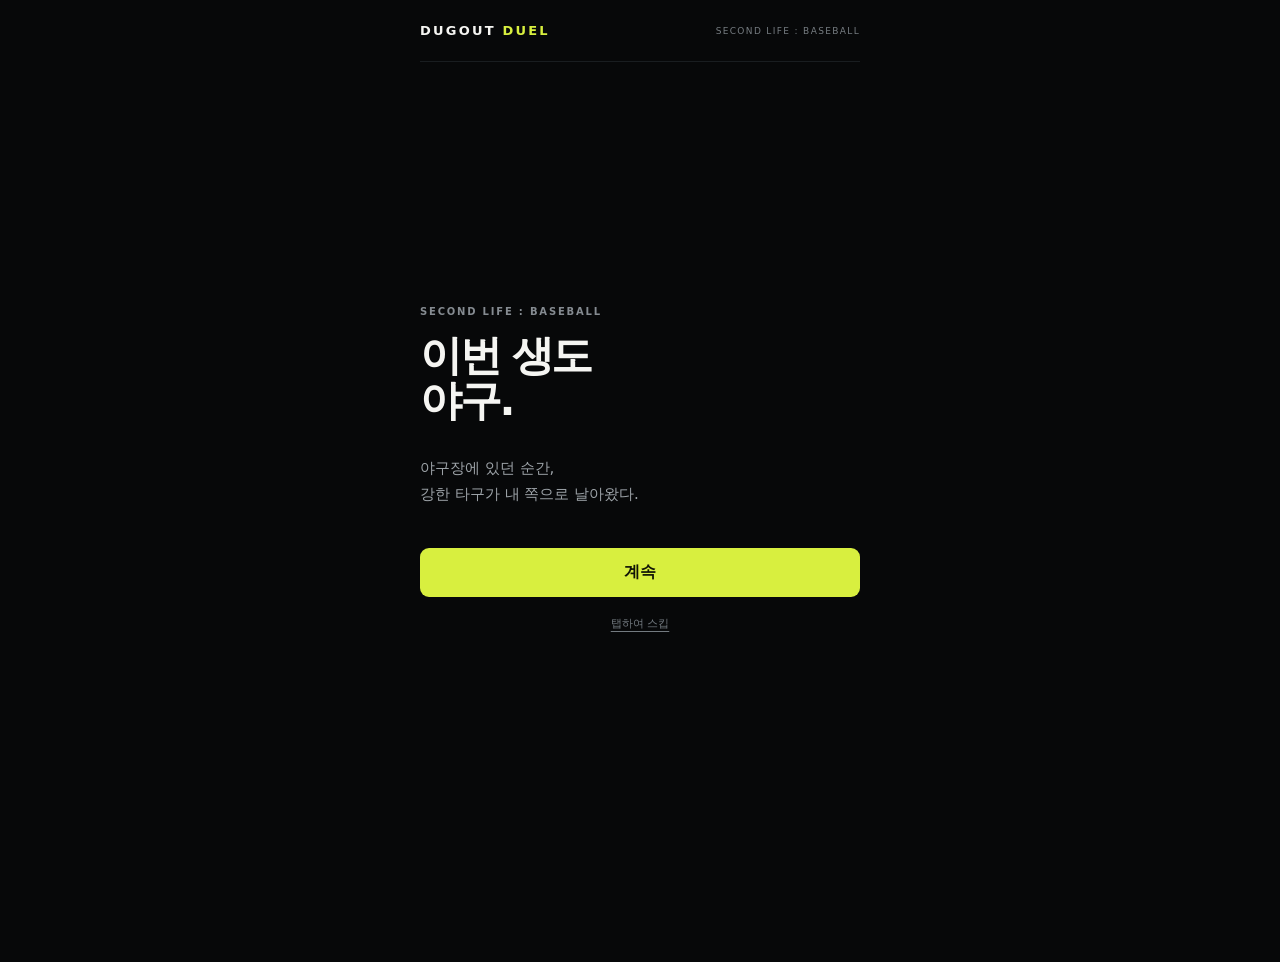
==== commit cc38a0e2: "Switch main game to SLB-style v34 flow" ====
--- a/index.html
+++ b/index.html
@@ -1 +1,7 @@
-<!doctype html><html lang="ko"><head><meta charset="utf-8"><meta name="viewport" content="width=device-width,initial-scale=1,viewport-fit=cover"><meta name="theme-color" content="#08090b"><meta http-equiv="Cache-Control" content="no-cache,no-store,must-revalidate"><title>DUGOUT DUEL</title><link rel="stylesheet" href="./game-v33.css?v=33"></head><body><div class="app"><header class="top"><div class="logo">DUGOUT <b>DUEL</b></div><div id="topmeta" class="topmeta">CAREER</div></header><section id="intro" class="screen intro on"><div class="eyebrow">SECOND LIFE : BASEBALL</div><h1>고3 마지막 시즌.<br><span class="lime">12주 뒤 드래프트.</span></h1><p>한 명의 선수를 만들고 커리어를 이어갑니다.</p><button id="start" class="primary" style="margin-top:28px">선수 등록</button></section><section id="create" class="screen"><div class="pagehead"><div class="eyebrow">CHAPTER 01</div><h1>선수 등록</h1><p>이 선수는 솔로 커리어와 온라인 경기에서 계속 사용됩니다.</p></div><div class="photoRow"><div id="photoPreview" class="photo">PROFILE<br>PHOTO</div><div class="photoTools"><input id="photoInput" type="file" accept="image/jpeg,image/png,image/webp" hidden><button id="pickPhoto" type="button">사진 등록</button><button id="clearPhoto" type="button">사진 삭제</button></div></div><form id="createForm" class="form" style="margin-top:18px"><div class="grid2"><div class="field"><label>이름</label><input id="name" class="input" maxlength="16" required></div><div class="field"><label>등번호</label><input id="number" class="input" type="number" min="0" max="99" value="7"></div></div><div class="field"><div class="label">투타</div><div id="throwChoices" class="choices"><button type="button" class="choice active" data-v="우투우타"><b>우투우타</b></button><button type="button" class="choice" data-v="우투좌타"><b>우투좌타</b></button><button type="button" class="choice" data-v="좌투좌타"><b>좌투좌타</b></button><button type="button" class="choice" data-v="좌투우타"><b>좌투우타</b></button></div></div><div class="field"><div class="label">포지션</div><div id="posChoices" class="choices"><button type="button" class="choice active" data-v="SS"><b>내야수</b><span>SS</span></button><button type="button" class="choice" data-v="CF"><b>외야수</b><span>CF</span></button><button type="button" class="choice" data-v="C"><b>포수</b><span>C</span></button><button type="button" class="choice" data-v="3B"><b>코너 내야</b><span>3B</span></button></div></div><div class="field"><label>희망 구단</label><select id="team" class="select"><option>서울 블레이즈</option><option>부산 마리너스</option><option>인천 웨이브</option><option>대전 볼츠</option><option>광주 타이탄스</option><option>대구 레드폭스</option><option>수원 나이츠</option><option>창원 레이븐스</option></select></div><div class="field"><div class="label">플레이 스타일</div><div id="archChoices" class="choices"><button type="button" class="choice active" data-v="balanced"><b>밸런스</b></button><button type="button" class="choice" data-v="contact"><b>교타형</b></button><button type="button" class="choice" data-v="slugger"><b>장타형</b></button><button type="button" class="choice" data-v="speed"><b>스피드형</b></button></div></div><div class="grid2"><div class="field"><label>출신학교</label><input id="school" class="input" value="서울고"></div><div class="field"><label>출신지</label><input id="origin" class="input" value="서울"></div></div><div class="error" id="createError"></div><button id="createBtn" class="primary">커리어 시작</button></form></section><section id="career" class="screen"><div class="careerHead"><div class="careerHeadRow"><div><div id="stage" class="eyebrow">HIGH SCHOOL</div><h1 id="careerTitle">DRAFT ROAD</h1></div><div class="week"><span id="season">SEASON 1</span><b id="week">WEEK 1 / 12</b></div></div></div><div id="playerbar" class="playerbar"></div><div id="rankpanel" class="rankpanel"></div><article id="event" class="event"></article><div id="below" class="below"></div><div id="traits" class="traits"></div></section><section id="rival" class="screen"><div id="rivalContent" class="lobby"></div></section><section id="profile" class="screen"><div id="profileContent" class="profile"></div></section><nav id="tabs" class="tabs"><button data-tab="career" class="active">커리어</button><button data-tab="rival">온라인</button><button data-tab="profile">선수</button></nav></div><div id="resultModal" class="modal"><div id="resultSheet" class="sheet"></div></div><div id="toast" class="toast"></div><script src="./config.js?v=33"></script><script src="./game-v33.js?v=33"></script></body></html>+<!doctype html><html lang="ko"><head><meta charset="utf-8"><meta name="viewport" content="width=device-width,initial-scale=1,viewport-fit=cover"><meta name="theme-color" content="#070809"><meta http-equiv="Cache-Control" content="no-cache,no-store,must-revalidate"><title>DUGOUT DUEL</title><link rel="stylesheet" href="./game-v34.css?v=34"></head><body><div class="app"><header class="top"><div class="logo">DUGOUT <b>DUEL</b></div><div id="topmeta" class="topmeta">SECOND LIFE : BASEBALL</div></header>
+<section id="intro" class="screen story on"><div id="storyEyebrow" class="eyebrow">SECOND LIFE : BASEBALL</div><h1 id="storyTitle"></h1><p id="storyCopy"></p><button id="storyNext" class="primary" style="margin-top:26px">계속</button><button id="storySkip" class="skip">탭하여 스킵</button></section>
+<section id="create1" class="screen"><div class="pagehead"><div class="chapter">CHAPTER 01</div><h1>선수 생성</h1><p>2026년, 고3 야구 커리어가 시작됩니다.</p></div><form id="create1Form" class="form"><div class="grid2"><div class="field"><label>이름</label><div class="namewrap"><input id="name" class="input" maxlength="16" placeholder="이름을 입력하세요" required><span id="nameCount" class="counter">0/16</span></div></div><div class="field"><label>등번호</label><input id="number" class="input" type="number" min="0" max="99" value="7"></div></div><div class="field"><div class="label">투타 유형</div><div id="throwChoices" class="choicegrid"><button type="button" class="choice active" data-v="우투우타"><b>우투우타</b></button><button type="button" class="choice" data-v="우투좌타"><b>우투좌타</b></button><button type="button" class="choice" data-v="좌투좌타"><b>좌투좌타</b></button></div></div><div class="field"><div class="label">포지션</div><div id="posChoices" class="choicegrid pos"><button type="button" class="choice" data-v="P"><b>투수</b><span>PITCHER</span></button><button type="button" class="choice" data-v="C"><b>포수</b><span>CATCHER</span></button><button type="button" class="choice active" data-v="IF"><b>내야수</b><span>INFIELDER</span></button><button type="button" class="choice" data-v="OF"><b>외야수</b><span>OUTFIELDER</span></button></div></div><div class="field"><label>희망 구단</label><select id="team" class="select"><option value="">희망 구단을 선택하세요</option><option>서울 블레이즈</option><option>부산 마리너스</option><option>인천 웨이브</option><option>대전 볼츠</option><option>광주 타이탄스</option><option>대구 레드폭스</option><option>수원 나이츠</option><option>창원 레이븐스</option></select></div><button class="primary" type="submit">다음 · 플레이 스타일 선택 →</button></form></section>
+<section id="create2" class="screen"><div class="pagehead"><div class="chapter">CHAPTER 01 · STEP 02</div><h1>플레이 스타일</h1><p>초기 능력과 성장 방향을 결정합니다.</p></div><div id="styleList" class="stylelist"></div><div id="createError" class="error" style="margin-top:13px"></div><button id="createPlayer" class="primary">커리어 시작</button><button id="back1" class="secondary" style="margin-top:8px">이전</button></section>
+<section id="career" class="screen"><div class="careerhead"><div class="careerheadrow"><div><div id="stage" class="eyebrow">HIGH SCHOOL</div><h1 id="careerTitle">고3 마지막 시즌</h1></div><div class="week"><span id="season">SEASON 1</span><b id="week">WEEK 1 / 12</b></div></div><div id="progress" class="progress"></div></div><div id="playerstrip" class="playerstrip"></div><article id="scene" class="scene"></article></section>
+<section id="result" class="screen"><div id="resultBody" class="result"></div></section><section id="draft" class="screen draft"><div class="eyebrow">2026 BASEBALL DRAFT</div><h1>DRAFT DAY</h1><div id="draftPick" class="draftpick">1라운드</div><div id="draftTeam" class="draftteam"></div><div id="draftName" class="draftname"></div><button id="draftContinue" class="primary" style="margin-top:38px">프로 커리어 시작</button></section>
+<section id="rival" class="screen"><div id="rivalContent" class="lobby"></div></section><section id="profile" class="screen"><div id="profileContent" class="profile"></div></section><nav id="tabs" class="tabs"><button data-tab="career" class="active">커리어</button><button data-tab="rival">온라인</button><button data-tab="profile">선수</button></nav></div><div id="toast" class="toast"></div><script src="./config.js?v=34"></script><script src="./game-v34.js?v=34"></script></body></html>
--- a/game-v34.css
+++ b/game-v34.css
@@ -0,0 +1 @@
+:root{--bg:#070809;--panel:#0d0f11;--panel2:#111417;--line:#262b30;--text:#f5f5f2;--muted:#858b91;--accent:#d8ef3f;--soft:#b9bec3}*{box-sizing:border-box}html,body{margin:0;background:var(--bg);color:var(--text);font-family:system-ui,-apple-system,BlinkMacSystemFont,"Segoe UI",sans-serif}body{min-height:100vh}button,input,select{font:inherit}.app{width:min(480px,100%);margin:0 auto;min-height:100vh;padding:0 20px 86px}.top{height:62px;display:flex;align-items:center;justify-content:space-between;border-bottom:1px solid #191d20}.logo{font-size:13px;font-weight:900;letter-spacing:.17em}.logo b{color:var(--accent)}.topmeta{font-size:9px;color:#777d82;letter-spacing:.15em}.screen{display:none}.screen.on{display:block}.story{min-height:calc(100vh - 86px);display:none;flex-direction:column;justify-content:center}.story.on{display:flex}.eyebrow{font-size:10px;font-weight:850;letter-spacing:.18em;color:#858b91}.story h1{font-size:42px;line-height:1.08;letter-spacing:-.055em;margin:16px 0}.story p{font-size:15px;color:#9ca2a7;line-height:1.75;white-space:pre-line}.primary,.secondary,.danger{width:100%;padding:14px 15px;border-radius:9px;font-weight:850;cursor:pointer}.primary{border:0;background:var(--accent);color:#111506}.secondary{border:1px solid var(--line);background:#0b0d0f;color:#eef0f1}.danger{border:1px solid #4b2929;background:#160e0e;color:#ef9a9a}.skip{margin-top:18px;border:0;background:transparent;color:#737a80;font-size:11px;text-decoration:underline;text-underline-offset:4px}.pagehead{padding:32px 0 24px}.chapter{font-size:10px;font-weight:900;letter-spacing:.18em;color:#8c9298}.pagehead h1{font-size:34px;letter-spacing:-.05em;margin:7px 0 8px}.pagehead p{font-size:12px;color:#81878d;line-height:1.55;margin:0}.form{display:grid;gap:19px}.field{display:grid;gap:8px}.field label,.label{font-size:10px;font-weight:800;color:#9aa0a5}.input,.select{width:100%;border:0;border-bottom:1px solid #33383d;background:transparent;color:#fff;border-radius:0;padding:11px 1px;outline:none}.input:focus,.select:focus{border-color:var(--accent)}.namewrap{position:relative}.counter{position:absolute;right:0;bottom:11px;font-size:9px;color:#656b70}.grid2{display:grid;grid-template-columns:1fr 96px;gap:16px}.choicegrid{display:grid;grid-template-columns:repeat(2,1fr);gap:8px}.choicegrid.pos{grid-template-columns:repeat(2,1fr)}.choice{border:1px solid #292e33;background:#0b0d0f;color:#eef0f1;border-radius:9px;padding:13px 11px;text-align:left;cursor:pointer}.choice b{display:block;font-size:13px}.choice span{display:block;font-size:8px;color:#737a80;margin-top:4px;letter-spacing:.08em}.choice.active{border-color:var(--accent);box-shadow:inset 0 0 0 1px var(--accent)}.stylelist{display:grid;gap:9px}.style{border:1px solid #2b3035;background:#0c0e10;color:#fff;padding:15px;border-radius:10px;text-align:left;display:grid;grid-template-columns:1fr auto;gap:12px;cursor:pointer}.style.active{border-color:var(--accent);box-shadow:inset 0 0 0 1px var(--accent)}.style h3{font-size:15px;margin:0}.style p{font-size:9px;color:#7d848a;margin:5px 0 0}.style .nums{font-size:8px;color:#aab0b4;text-align:right;line-height:1.7}.error{min-height:18px;color:#ef8f8f;font-size:10px}.careerhead{padding:27px 0 14px}.careerheadrow{display:flex;justify-content:space-between;align-items:flex-end}.careerhead h1{font-size:26px;letter-spacing:-.045em;margin:5px 0 0}.week{text-align:right;font-size:8px;color:#737a80}.week b{display:block;color:#fff;font-size:13px;margin-top:3px}.progress{display:grid;grid-template-columns:repeat(12,1fr);gap:3px;margin-top:14px}.progress i{height:3px;background:#24292d}.progress i.done{background:#6e7a25}.progress i.now{background:var(--accent)}.playerstrip{display:grid;grid-template-columns:1fr auto;padding:14px 0;border-top:1px solid var(--line);border-bottom:1px solid var(--line)}.pname{font-size:24px;font-weight:900;letter-spacing:-.045em}.pmeta{font-size:9px;color:#7e858b;margin-top:4px;line-height:1.5}.quickstats{display:flex;gap:13px;margin-top:9px}.quickstats div small{display:block;font-size:7px;color:#666d72}.quickstats div b{font-size:13px}.grade{text-align:right}.grade small{font-size:7px;color:#6f767c;display:block}.grade b{font-size:20px;color:var(--accent)}.scene{padding:27px 0 18px}.scene .num{font-size:9px;color:var(--accent);font-weight:900;letter-spacing:.14em}.scene h2{font-size:32px;letter-spacing:-.05em;line-height:1.12;margin:8px 0 11px}.scene p{font-size:13px;color:#999fa5;line-height:1.72;margin:0}.sceneinfo{display:flex;flex-wrap:wrap;gap:6px;margin-top:13px}.tag{border:1px solid #2a3034;border-radius:99px;padding:5px 7px;font-size:8px;color:#8c9398}.decisiontitle{font-size:10px;font-weight:850;color:#8a9095;margin:19px 0 8px}.decisions{display:grid;gap:8px}.decision{width:100%;border:1px solid #292e33;background:#0b0d0f;color:#f1f2f2;border-radius:9px;padding:14px;text-align:left;cursor:pointer}.decision b{font-size:14px;display:block}.decision span{display:block;font-size:9px;color:#7a8186;line-height:1.45;margin-top:5px}.result{padding:32px 0}.result h1{font-size:37px;letter-spacing:-.06em;margin:8px 0 17px}.resultstats{display:grid;grid-template-columns:repeat(4,1fr);gap:6px;margin:18px 0}.resultstat{border:1px solid #282d32;padding:10px 8px}.resultstat small{font-size:7px;color:#6f767b;display:block}.resultstat b{font-size:16px;display:block;margin-top:3px}.resultmsg{border-left:2px solid var(--accent);padding:11px 12px;background:#0c0e10;margin:16px 0}.resultmsg b{font-size:12px}.resultmsg p{font-size:9px;color:#7d8489;line-height:1.5;margin:4px 0 0}.draft{min-height:calc(100vh - 90px);display:none;flex-direction:column;justify-content:center;text-align:center}.draft.on{display:flex}.draft h1{font-size:16px;letter-spacing:.18em;margin:8px 0 38px}.draftpick{font-size:46px;font-weight:950;color:var(--accent);letter-spacing:-.05em}.draftteam{font-size:24px;font-weight:900;margin-top:9px}.draftname{font-size:13px;color:#858c91;margin-top:7px}.tabs{position:fixed;left:50%;bottom:12px;transform:translateX(-50%);width:min(452px,calc(100% - 28px));display:none;grid-template-columns:repeat(3,1fr);gap:4px;border:1px solid #292e33;background:rgba(8,10,11,.96);padding:6px;backdrop-filter:blur(10px)}.tabs.show{display:grid}.tabs button{border:0;background:transparent;color:#737a80;font-size:9px;font-weight:850;padding:9px 4px}.tabs button.active{background:#161a1d;color:var(--accent)}.profile,.lobby{padding-top:29px}.profile h1,.lobby h1{font-size:31px;margin:7px 0 18px}.profileline{display:flex;justify-content:space-between;gap:10px;padding:11px 0;border-bottom:1px solid #202529;font-size:10px}.profileline span{color:#777e84}.attrs{margin-top:16px}.attr{display:grid;grid-template-columns:54px 1fr 30px;gap:8px;align-items:center;padding:7px 0}.attr span,.attr b{font-size:9px}.bar{height:4px;background:#20262a}.bar i{height:100%;display:block;background:var(--accent)}.section{padding:14px 0;border-top:1px solid var(--line)}.join{display:grid;grid-template-columns:1fr auto;gap:7px}.join input{background:#0b0d0f;border:1px solid var(--line);color:#fff;padding:11px;text-transform:uppercase}.join button{border:0;background:#e9ecee;color:#101214;padding:0 14px;font-weight:900}.roomcode{font-size:29px;font-weight:950;letter-spacing:.08em}.wait{text-align:center;padding:60px 0}.scoreboard{padding:20px 0}.scoreline{display:grid;grid-template-columns:1fr auto;border-bottom:1px solid #202529;padding:12px 0}.scoreline b{font-size:15px}.scoreline strong{font-size:28px}.inning{font-size:10px;color:var(--accent);font-weight:900}.matchchoices{display:grid;grid-template-columns:repeat(2,1fr);gap:7px;margin-top:12px}.matchchoice{border:1px solid var(--line);background:#0b0d0f;color:#fff;padding:12px;text-align:left}.matchchoice b{font-size:12px}.matchchoice span{font-size:8px;color:#777e84;display:block;margin-top:4px}.toast{position:fixed;left:50%;bottom:78px;transform:translateX(-50%) translateY(8px);background:#edf0f1;color:#111415;padding:9px 12px;font-size:9px;font-weight:850;opacity:0;transition:.18s}.toast.show{opacity:1;transform:translateX(-50%) translateY(0)}@media(max-width:380px){.app{padding-left:16px;padding-right:16px}.story h1{font-size:38px}.scene h2{font-size:29px}.resultstats{grid-template-columns:repeat(2,1fr)}}
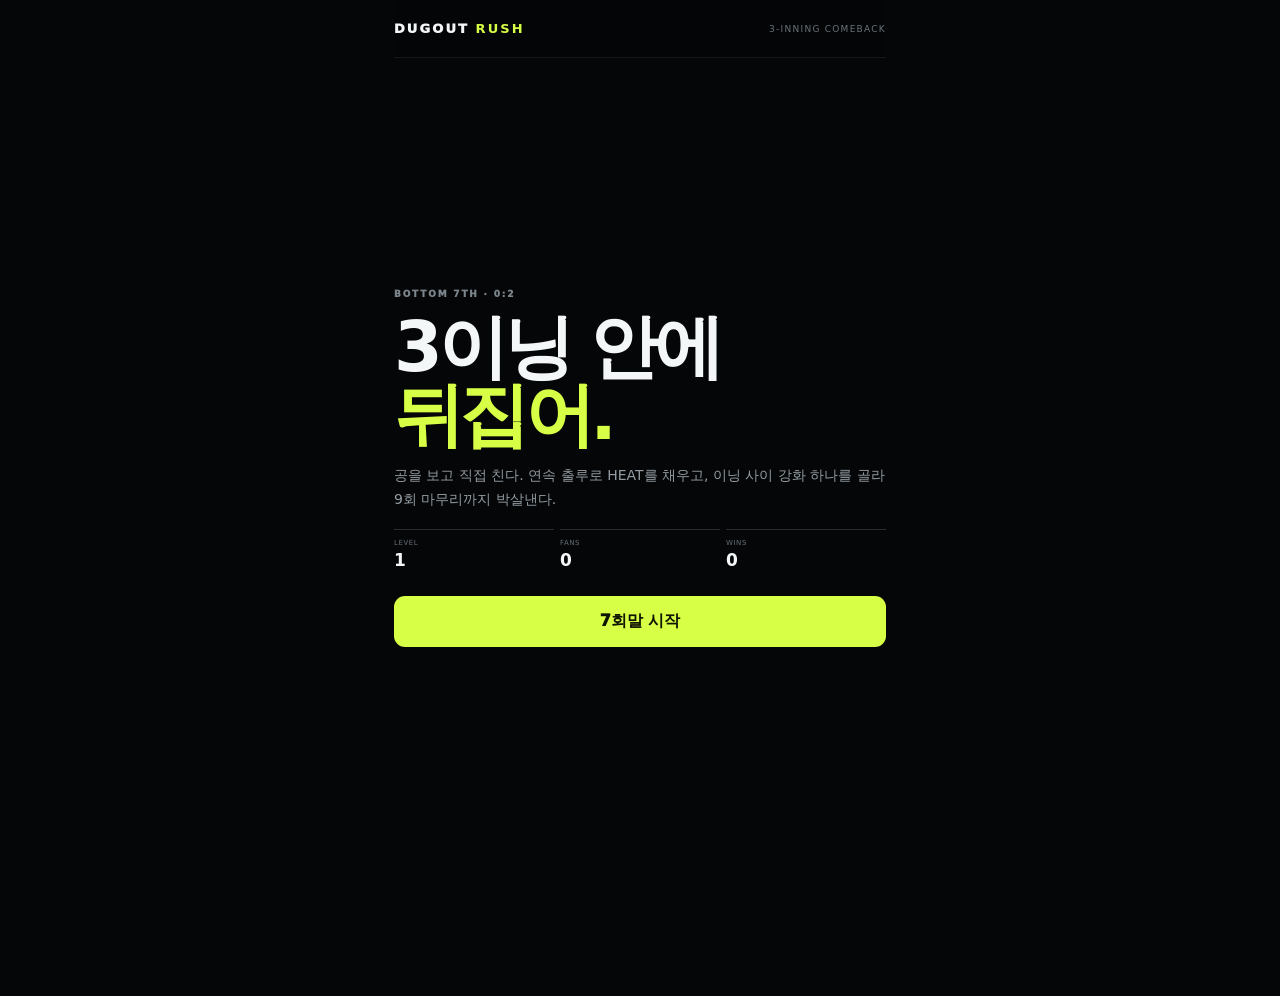
==== commit fa35094d: "Replace career sim with DUGOUT RUSH arcade baseball" ====
--- a/index.html
+++ b/index.html
@@ -1,7 +1,6 @@
-<!doctype html><html lang="ko"><head><meta charset="utf-8"><meta name="viewport" content="width=device-width,initial-scale=1,viewport-fit=cover"><meta name="theme-color" content="#070809"><meta http-equiv="Cache-Control" content="no-cache,no-store,must-revalidate"><title>DUGOUT DUEL</title><link rel="stylesheet" href="./game-v34.css?v=34"></head><body><div class="app"><header class="top"><div class="logo">DUGOUT <b>DUEL</b></div><div id="topmeta" class="topmeta">SECOND LIFE : BASEBALL</div></header>
-<section id="intro" class="screen story on"><div id="storyEyebrow" class="eyebrow">SECOND LIFE : BASEBALL</div><h1 id="storyTitle"></h1><p id="storyCopy"></p><button id="storyNext" class="primary" style="margin-top:26px">계속</button><button id="storySkip" class="skip">탭하여 스킵</button></section>
-<section id="create1" class="screen"><div class="pagehead"><div class="chapter">CHAPTER 01</div><h1>선수 생성</h1><p>2026년, 고3 야구 커리어가 시작됩니다.</p></div><form id="create1Form" class="form"><div class="grid2"><div class="field"><label>이름</label><div class="namewrap"><input id="name" class="input" maxlength="16" placeholder="이름을 입력하세요" required><span id="nameCount" class="counter">0/16</span></div></div><div class="field"><label>등번호</label><input id="number" class="input" type="number" min="0" max="99" value="7"></div></div><div class="field"><div class="label">투타 유형</div><div id="throwChoices" class="choicegrid"><button type="button" class="choice active" data-v="우투우타"><b>우투우타</b></button><button type="button" class="choice" data-v="우투좌타"><b>우투좌타</b></button><button type="button" class="choice" data-v="좌투좌타"><b>좌투좌타</b></button></div></div><div class="field"><div class="label">포지션</div><div id="posChoices" class="choicegrid pos"><button type="button" class="choice" data-v="P"><b>투수</b><span>PITCHER</span></button><button type="button" class="choice" data-v="C"><b>포수</b><span>CATCHER</span></button><button type="button" class="choice active" data-v="IF"><b>내야수</b><span>INFIELDER</span></button><button type="button" class="choice" data-v="OF"><b>외야수</b><span>OUTFIELDER</span></button></div></div><div class="field"><label>희망 구단</label><select id="team" class="select"><option value="">희망 구단을 선택하세요</option><option>서울 블레이즈</option><option>부산 마리너스</option><option>인천 웨이브</option><option>대전 볼츠</option><option>광주 타이탄스</option><option>대구 레드폭스</option><option>수원 나이츠</option><option>창원 레이븐스</option></select></div><button class="primary" type="submit">다음 · 플레이 스타일 선택 →</button></form></section>
-<section id="create2" class="screen"><div class="pagehead"><div class="chapter">CHAPTER 01 · STEP 02</div><h1>플레이 스타일</h1><p>초기 능력과 성장 방향을 결정합니다.</p></div><div id="styleList" class="stylelist"></div><div id="createError" class="error" style="margin-top:13px"></div><button id="createPlayer" class="primary">커리어 시작</button><button id="back1" class="secondary" style="margin-top:8px">이전</button></section>
-<section id="career" class="screen"><div class="careerhead"><div class="careerheadrow"><div><div id="stage" class="eyebrow">HIGH SCHOOL</div><h1 id="careerTitle">고3 마지막 시즌</h1></div><div class="week"><span id="season">SEASON 1</span><b id="week">WEEK 1 / 12</b></div></div><div id="progress" class="progress"></div></div><div id="playerstrip" class="playerstrip"></div><article id="scene" class="scene"></article></section>
-<section id="result" class="screen"><div id="resultBody" class="result"></div></section><section id="draft" class="screen draft"><div class="eyebrow">2026 BASEBALL DRAFT</div><h1>DRAFT DAY</h1><div id="draftPick" class="draftpick">1라운드</div><div id="draftTeam" class="draftteam"></div><div id="draftName" class="draftname"></div><button id="draftContinue" class="primary" style="margin-top:38px">프로 커리어 시작</button></section>
-<section id="rival" class="screen"><div id="rivalContent" class="lobby"></div></section><section id="profile" class="screen"><div id="profileContent" class="profile"></div></section><nav id="tabs" class="tabs"><button data-tab="career" class="active">커리어</button><button data-tab="rival">온라인</button><button data-tab="profile">선수</button></nav></div><div id="toast" class="toast"></div><script src="./config.js?v=34"></script><script src="./game-v34.js?v=34"></script></body></html>+<!doctype html><html lang="ko"><head><meta charset="utf-8"><meta name="viewport" content="width=device-width,initial-scale=1,viewport-fit=cover"><meta name="theme-color" content="#050607"><meta http-equiv="Cache-Control" content="no-cache,no-store,must-revalidate"><title>DUGOUT RUSH</title><link rel="stylesheet" href="./game-v35.css?v=35"></head><body><div class="app"><header class="top"><div class="logo">DUGOUT <b>RUSH</b></div><div class="meta">3-INNING COMEBACK</div></header>
+<section id="intro" class="screen intro on"><div class="eyebrow">BOTTOM 7TH · 0:2</div><h1>3이닝 안에<br><span>뒤집어.</span></h1><p>공을 보고 직접 친다. 연속 출루로 HEAT를 채우고, 이닝 사이 강화 하나를 골라 9회 마무리까지 박살낸다.</p><div class="heroStats"><div><small>LEVEL</small><b id="homeLevel">1</b></div><div><small>FANS</small><b id="homeFans">0</b></div><div><small>WINS</small><b id="homeWins">0</b></div></div><div class="startActions"><button id="startGame" class="primary">7회말 시작</button></div></section>
+<section id="game" class="screen"><div class="gameHead"><div class="scoreTop"><div><div id="inning" class="inning">7회말</div><div id="score" class="score">0 <small>:</small> 2</div></div><div style="text-align:right"><div id="outs" class="outs">OUT ○○○</div><div class="balls"><span id="strikeLights" style="display:flex;gap:4px"></span><span style="width:5px"></span><span id="ballLights" style="display:flex;gap:4px"></span></div></div></div></div><div class="fieldWrap"><canvas id="field"></canvas><div class="overlay"><div class="pitcherTag"><small id="pitcherTag">FIREBALLER</small><b id="pitcherName">장태성</b></div><div class="heat"><div class="heatTop"><span>HEAT</span><span id="heatValue">0%</span></div><div class="heatBar"><i id="heatFill"></i></div></div><div id="callout" class="callout"></div></div></div><div class="basesPanel"><div class="diamond"><i id="b2" class="base b2"></i><i id="b1" class="base b1"></i><i id="b3" class="base b3"></i></div><div class="atbat"><small>AT BAT</small><b id="hitterName">김민준</b><p id="hitterMeta">LEADOFF</p></div></div><div class="hudRow"><div class="hudBox"><small>COMBO</small><b id="combo">x0</b></div><div class="hudBox"><small>RUNS / HITS</small><b><span id="runs">0</span> / <span id="hits">0</span></b></div></div><div id="log" class="log"></div></section>
+<section id="between" class="screen between"><div id="betweenEyebrow" class="eyebrow">DUGOUT</div><h1 id="betweenTitle">8회말 시작.</h1><p id="betweenCopy"></p><div class="cardTitle">하나만 선택</div><div id="upgradeCards" class="cards"></div></section>
+<section id="final" class="screen final"><div id="finalResult" class="result">COMEBACK COMPLETE</div><h1 id="finalScore">3 : 2</h1><h2 id="finalTitle">역전 성공.</h2><p id="finalCopy"></p><div id="finalGrid" class="finalGrid"></div><div class="eyebrow" style="text-align:left;margin-top:8px">LEVEL PROGRESS</div><div class="xp"><i id="xpFill"></i></div><div id="achievements" class="achievements"></div><div class="startActions"><button id="retryGame" class="primary">바로 재도전</button><button id="homeBtn" class="secondary">홈으로</button></div></section>
+</div><div id="controls" class="controls"><button id="contactSwing" class="swing"><b>컨택</b><span>넓은 타이밍 · 안타</span></button><button id="powerSwing" class="swing power"><b>강공</b><span>좁은 타이밍 · 홈런</span></button></div><div id="toast" class="toast"></div><script src="./game-v35.js?v=35"></script></body></html>
--- a/game-v35.css
+++ b/game-v35.css
@@ -0,0 +1 @@
+:root{--bg:#050607;--panel:#0b0f12;--line:#1d252b;--text:#f4f7f8;--muted:#7f8a91;--lime:#d7ff45;--red:#ff5d68;--blue:#69a8ff;--gold:#ffc857;--good:#72e06f}*{box-sizing:border-box}html,body{margin:0;min-height:100%;background:var(--bg);color:var(--text);font-family:system-ui,-apple-system,BlinkMacSystemFont,"Segoe UI",sans-serif;overscroll-behavior:none}body{min-height:100vh;overflow-x:hidden}button{font:inherit}.app{width:min(520px,100%);min-height:100vh;margin:auto;padding:0 14px 118px}.top{height:58px;display:flex;align-items:center;justify-content:space-between;border-bottom:1px solid #14191d;position:sticky;top:0;z-index:20;background:rgba(5,6,7,.92);backdrop-filter:blur(12px)}.logo{font-size:13px;font-weight:950;letter-spacing:.16em}.logo b{color:var(--lime)}.meta{font-size:9px;color:#69737a;letter-spacing:.14em}.screen{display:none}.screen.on{display:block}.intro{min-height:calc(100vh - 80px);display:none;flex-direction:column;justify-content:center}.intro.on{display:flex}.eyebrow{font-size:9px;font-weight:950;letter-spacing:.2em;color:#7b858c}.intro h1{font-size:clamp(46px,14vw,70px);line-height:.98;letter-spacing:-.065em;margin:14px 0}.intro h1 span{color:var(--lime)}.intro p{font-size:14px;color:#929ca2;line-height:1.7;margin:0}.primary,.secondary{width:100%;border-radius:11px;padding:15px;font-weight:950;cursor:pointer}.primary{border:0;background:var(--lime);color:#101402}.secondary{border:1px solid var(--line);background:#090c0f;color:#e8edef}.heroStats{display:grid;grid-template-columns:repeat(3,1fr);gap:6px;margin-top:18px}.heroStats div{border-top:1px solid #252d33;padding-top:9px}.heroStats small{display:block;font-size:7px;color:#657078;letter-spacing:.08em}.heroStats b{display:block;font-size:17px;margin-top:3px}.startActions{display:grid;gap:8px;margin-top:26px}.gameHead{padding:14px 0 10px}.scoreTop{display:flex;align-items:flex-end;justify-content:space-between;gap:14px}.inning{font-size:10px;color:var(--lime);font-weight:950;letter-spacing:.14em}.score{font-size:44px;font-weight:950;letter-spacing:-.06em;line-height:.9}.score small{font-size:12px;color:#7f8990;font-weight:800;letter-spacing:0}.outs{font-size:10px;color:#818b92}.balls{display:flex;gap:4px;margin-top:5px}.light{width:8px;height:8px;border-radius:50%;background:#242c31}.light.on.strike{background:var(--red)}.light.on.ball{background:var(--good)}.fieldWrap{position:relative;border:1px solid #1b2328;background:#070a0c;overflow:hidden;box-shadow:0 18px 70px rgba(0,0,0,.35)}#field{display:block;width:100%;aspect-ratio:4/5;background:#07110b;touch-action:none}.overlay{position:absolute;inset:0;pointer-events:none}.pitcherTag{position:absolute;left:12px;top:12px;background:rgba(0,0,0,.58);border:1px solid rgba(255,255,255,.08);padding:8px 9px;backdrop-filter:blur(8px)}.pitcherTag small{display:block;font-size:7px;color:#89939a}.pitcherTag b{font-size:12px}.heat{position:absolute;right:12px;top:12px;width:108px}.heatTop{display:flex;justify-content:space-between;font-size:8px;color:#9ca5aa;font-weight:900}.heatBar{height:5px;background:#1c2327;margin-top:5px;overflow:hidden}.heatBar i{display:block;height:100%;width:0;background:linear-gradient(90deg,var(--gold),var(--red));transition:.2s}.callout{position:absolute;left:50%;top:42%;transform:translate(-50%,-50%) scale(.92);font-size:44px;font-weight:1000;letter-spacing:-.06em;text-shadow:0 4px 26px rgba(0,0,0,.75);opacity:0;transition:.12s;white-space:nowrap}.callout.show{opacity:1;transform:translate(-50%,-50%) scale(1)}.callout.good{color:var(--lime)}.callout.hr{color:var(--gold);font-size:54px}.callout.bad{color:#fff}.basesPanel{display:grid;grid-template-columns:70px 1fr;gap:12px;align-items:center;padding:11px 0}.diamond{position:relative;width:56px;height:56px;transform:rotate(45deg);margin-left:7px}.base{position:absolute;width:15px;height:15px;border:1px solid #465158;background:#11171a}.base.on{background:var(--lime);border-color:var(--lime);box-shadow:0 0 14px rgba(215,255,69,.28)}.b2{left:20px;top:0}.b1{right:0;top:20px}.b3{left:0;top:20px}.atbat{min-width:0}.atbat small{font-size:7px;color:#657078;display:block}.atbat b{font-size:20px;letter-spacing:-.03em}.atbat p{font-size:10px;color:#858f96;margin:4px 0 0;white-space:nowrap;overflow:hidden;text-overflow:ellipsis}.controls{position:fixed;left:50%;bottom:12px;transform:translateX(-50%);width:min(492px,calc(100% - 24px));z-index:30;display:none;grid-template-columns:1fr 1fr;gap:8px;padding:7px;background:rgba(6,8,9,.92);border:1px solid #222a30;backdrop-filter:blur(14px)}.controls.show{display:grid}.swing{border:1px solid #2b353c;background:#0b1013;color:#f2f5f6;border-radius:10px;padding:14px 8px;min-height:58px;font-weight:950}.swing b{display:block;font-size:15px}.swing span{display:block;font-size:8px;color:#7b858c;margin-top:3px}.swing.power{border-color:#5a4620}.swing.power b{color:var(--gold)}.swing:active{transform:scale(.985)}.swing:disabled{opacity:.35}.hudRow{display:grid;grid-template-columns:1fr 1fr;gap:7px;margin-top:7px}.hudBox{border:1px solid #1a2227;background:#080b0d;padding:10px}.hudBox small{display:block;font-size:7px;color:#667179}.hudBox b{display:block;font-size:13px;margin-top:3px}.log{margin-top:8px;border-top:1px solid #192126}.logline{display:grid;grid-template-columns:54px 1fr auto;gap:8px;padding:7px 0;border-bottom:1px solid #131a1e;font-size:9px;color:#77828a}.logline b{color:#dfe4e6}.between{min-height:calc(100vh - 76px);padding:34px 0}.between h1{font-size:39px;line-height:1.04;letter-spacing:-.055em;margin:8px 0 10px}.between p{font-size:12px;line-height:1.65;color:#89939a}.cardTitle{margin-top:24px;font-size:9px;color:#747e85;letter-spacing:.14em;font-weight:950}.cards{display:grid;gap:8px;margin-top:9px}.upgrade{width:100%;display:grid;grid-template-columns:1fr auto;gap:12px;align-items:center;border:1px solid #242d33;background:#090d10;color:#f2f5f6;padding:15px;text-align:left}.upgrade h3{font-size:15px;margin:0}.upgrade p{font-size:9px;color:#7a858c;margin:5px 0 0}.rarity{font-size:8px;color:var(--lime);font-weight:950;letter-spacing:.12em}.upgrade.epic{border-color:#4a3564}.upgrade.epic .rarity{color:#c389ff}.upgrade.legend{border-color:#6d5425}.upgrade.legend .rarity{color:var(--gold)}.final{min-height:calc(100vh - 76px);display:none;flex-direction:column;justify-content:center;text-align:center}.final.on{display:flex}.final .result{font-size:12px;color:var(--lime);font-weight:950;letter-spacing:.18em}.final h1{font-size:65px;letter-spacing:-.07em;margin:8px 0 0}.final h2{font-size:25px;margin:5px 0 16px}.final p{font-size:12px;color:#818c93;line-height:1.6}.finalGrid{display:grid;grid-template-columns:repeat(3,1fr);gap:6px;margin:22px 0}.finalGrid div{border-top:1px solid #252d33;padding-top:10px}.finalGrid small{display:block;font-size:7px;color:#68737b}.finalGrid b{font-size:18px}.xp{height:7px;background:#1a2226;overflow:hidden;margin-top:8px}.xp i{display:block;height:100%;background:var(--lime)}.achievements{display:grid;gap:6px;margin-top:13px}.ach{border:1px solid #20282d;padding:10px;text-align:left;font-size:10px;color:#adb5ba}.ach b{color:#fff}.toast{position:fixed;left:50%;bottom:92px;transform:translateX(-50%) translateY(8px);background:#eef2f3;color:#0e1214;padding:9px 12px;font-size:10px;font-weight:900;opacity:0;transition:.15s;z-index:100}.toast.show{opacity:1;transform:translateX(-50%) translateY(0)}.shake{animation:shake .22s linear}@keyframes shake{0%,100%{transform:translateX(0)}25%{transform:translateX(-4px)}50%{transform:translateX(5px)}75%{transform:translateX(-2px)}}@media(max-width:390px){.score{font-size:39px}.callout{font-size:39px}.callout.hr{font-size:47px}.app{padding-left:10px;padding-right:10px}.controls{width:calc(100% - 16px)}}
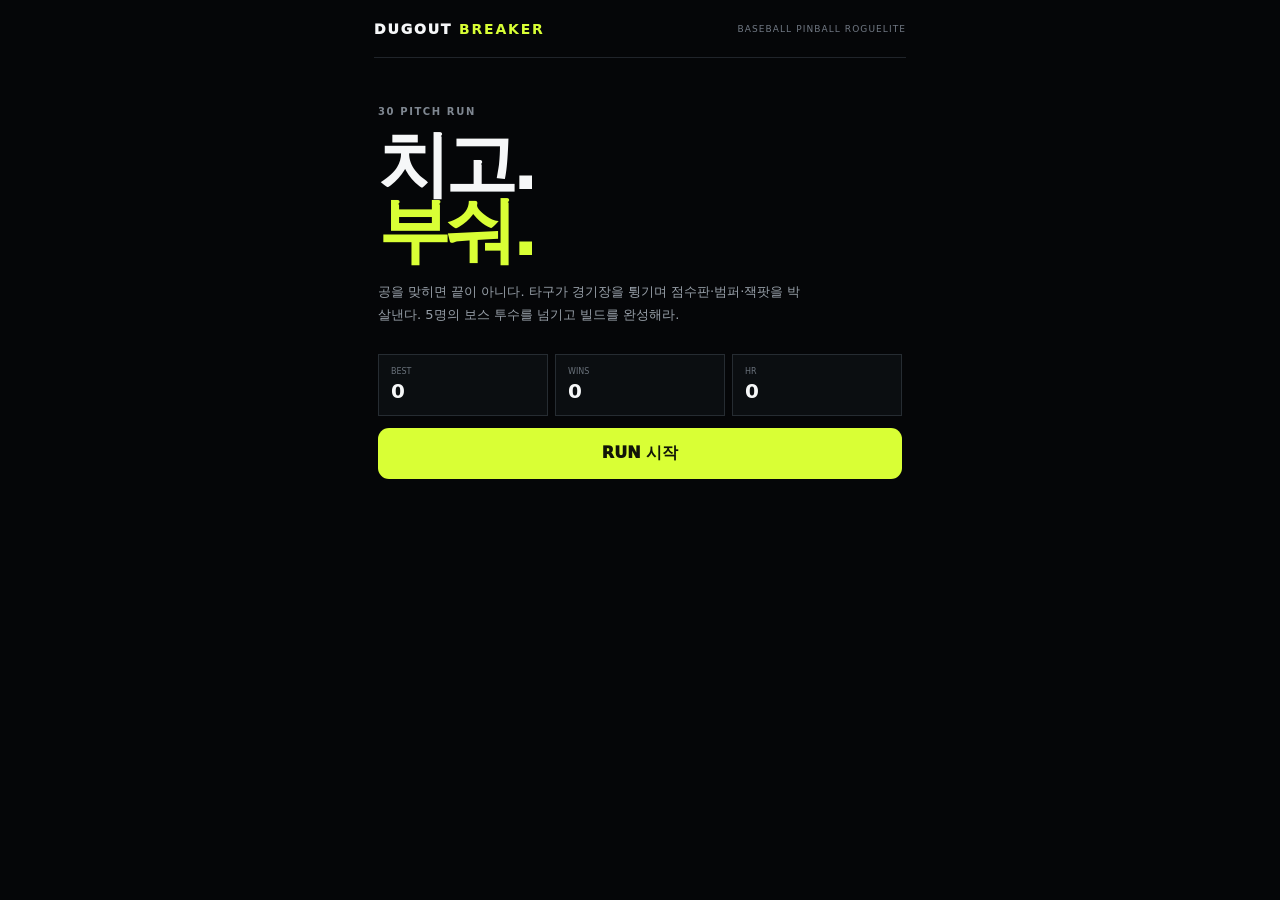
==== commit 94f9d94f: "Rebuild game as DUGOUT BREAKER pinball roguelite" ====
--- a/index.html
+++ b/index.html
@@ -1,6 +1 @@
-<!doctype html><html lang="ko"><head><meta charset="utf-8"><meta name="viewport" content="width=device-width,initial-scale=1,viewport-fit=cover"><meta name="theme-color" content="#050607"><meta http-equiv="Cache-Control" content="no-cache,no-store,must-revalidate"><title>DUGOUT RUSH</title><link rel="stylesheet" href="./game-v35.css?v=35"></head><body><div class="app"><header class="top"><div class="logo">DUGOUT <b>RUSH</b></div><div class="meta">3-INNING COMEBACK</div></header>
-<section id="intro" class="screen intro on"><div class="eyebrow">BOTTOM 7TH · 0:2</div><h1>3이닝 안에<br><span>뒤집어.</span></h1><p>공을 보고 직접 친다. 연속 출루로 HEAT를 채우고, 이닝 사이 강화 하나를 골라 9회 마무리까지 박살낸다.</p><div class="heroStats"><div><small>LEVEL</small><b id="homeLevel">1</b></div><div><small>FANS</small><b id="homeFans">0</b></div><div><small>WINS</small><b id="homeWins">0</b></div></div><div class="startActions"><button id="startGame" class="primary">7회말 시작</button></div></section>
-<section id="game" class="screen"><div class="gameHead"><div class="scoreTop"><div><div id="inning" class="inning">7회말</div><div id="score" class="score">0 <small>:</small> 2</div></div><div style="text-align:right"><div id="outs" class="outs">OUT ○○○</div><div class="balls"><span id="strikeLights" style="display:flex;gap:4px"></span><span style="width:5px"></span><span id="ballLights" style="display:flex;gap:4px"></span></div></div></div></div><div class="fieldWrap"><canvas id="field"></canvas><div class="overlay"><div class="pitcherTag"><small id="pitcherTag">FIREBALLER</small><b id="pitcherName">장태성</b></div><div class="heat"><div class="heatTop"><span>HEAT</span><span id="heatValue">0%</span></div><div class="heatBar"><i id="heatFill"></i></div></div><div id="callout" class="callout"></div></div></div><div class="basesPanel"><div class="diamond"><i id="b2" class="base b2"></i><i id="b1" class="base b1"></i><i id="b3" class="base b3"></i></div><div class="atbat"><small>AT BAT</small><b id="hitterName">김민준</b><p id="hitterMeta">LEADOFF</p></div></div><div class="hudRow"><div class="hudBox"><small>COMBO</small><b id="combo">x0</b></div><div class="hudBox"><small>RUNS / HITS</small><b><span id="runs">0</span> / <span id="hits">0</span></b></div></div><div id="log" class="log"></div></section>
-<section id="between" class="screen between"><div id="betweenEyebrow" class="eyebrow">DUGOUT</div><h1 id="betweenTitle">8회말 시작.</h1><p id="betweenCopy"></p><div class="cardTitle">하나만 선택</div><div id="upgradeCards" class="cards"></div></section>
-<section id="final" class="screen final"><div id="finalResult" class="result">COMEBACK COMPLETE</div><h1 id="finalScore">3 : 2</h1><h2 id="finalTitle">역전 성공.</h2><p id="finalCopy"></p><div id="finalGrid" class="finalGrid"></div><div class="eyebrow" style="text-align:left;margin-top:8px">LEVEL PROGRESS</div><div class="xp"><i id="xpFill"></i></div><div id="achievements" class="achievements"></div><div class="startActions"><button id="retryGame" class="primary">바로 재도전</button><button id="homeBtn" class="secondary">홈으로</button></div></section>
-</div><div id="controls" class="controls"><button id="contactSwing" class="swing"><b>컨택</b><span>넓은 타이밍 · 안타</span></button><button id="powerSwing" class="swing power"><b>강공</b><span>좁은 타이밍 · 홈런</span></button></div><div id="toast" class="toast"></div><script src="./game-v35.js?v=35"></script></body></html>+<!doctype html><html lang="ko"><head><meta charset="utf-8"><meta name="viewport" content="width=device-width,initial-scale=1,maximum-scale=1,user-scalable=no,viewport-fit=cover"><meta name="theme-color" content="#050608"><meta http-equiv="Cache-Control" content="no-cache,no-store,must-revalidate"><title>DUGOUT BREAKER</title><style>*{box-sizing:border-box}html,body{margin:0;background:#050608;color:#f6f7f8;font-family:system-ui,-apple-system,BlinkMacSystemFont,"Segoe UI",sans-serif;overscroll-behavior:none}button{font:inherit}.app{width:min(560px,100%);min-height:100dvh;margin:auto;padding:0 14px 24px}.top{height:58px;display:flex;align-items:center;justify-content:space-between;border-bottom:1px solid #20242a}.logo{font-size:14px;font-weight:1000;letter-spacing:.13em}.logo b{color:#d9ff35}.meta{font-size:9px;color:#717984;letter-spacing:.12em}.screen{display:none}.screen.on{display:block}.intro{padding:48px 4px 20px}.eyebrow{font-size:10px;color:#7f8791;font-weight:900;letter-spacing:.16em}.intro h1{font-size:clamp(48px,14vw,72px);line-height:.92;letter-spacing:-.07em;margin:14px 0 18px}.intro h1 span{color:#d9ff35}.intro p{font-size:13px;color:#98a0a9;line-height:1.7;max-width:430px}.primary,.secondary{width:100%;padding:15px;border-radius:11px;font-weight:1000}.primary{border:0;background:#d9ff35;color:#111508}.secondary{border:1px solid #2d333a;background:#0b0e12;color:#f1f3f4}.homeStats{display:grid;grid-template-columns:repeat(3,1fr);gap:7px;margin:28px 0 12px}.homeStats div{border:1px solid #262c32;background:#0b0e11;padding:12px}.homeStats small,.hud small{display:block;font-size:8px;color:#69717a}.homeStats b{font-size:20px;margin-top:3px;display:block}.gameTop{padding:12px 0 8px;display:grid;grid-template-columns:1fr auto;gap:10px;align-items:end}.round{font-size:10px;color:#d9ff35;font-weight:1000;letter-spacing:.13em}.boss{font-size:23px;font-weight:1000;letter-spacing:-.04em}.target{text-align:right}.target small{font-size:8px;color:#717984}.target b{display:block;font-size:16px}.hp{height:5px;background:#1c2228;overflow:hidden;margin-top:7px}.hp i{display:block;height:100%;background:#d9ff35;transition:.25s}.canvasWrap{position:relative;border:1px solid #242a30;background:#07100a;overflow:hidden;touch-action:none}.canvasWrap canvas{display:block;width:100%;height:min(68dvh,650px)}.canvasHud{position:absolute;inset:0;pointer-events:none}.pitchTag{position:absolute;left:10px;top:10px;background:rgba(5,7,8,.74);border:1px solid #293039;padding:7px 9px}.pitchTag small{display:block;font-size:7px;color:#737b84}.pitchTag b{font-size:11px}.combo{position:absolute;right:10px;top:10px;text-align:right}.combo small{font-size:7px;color:#727b84}.combo b{display:block;font-size:22px;color:#d9ff35}.callout{position:absolute;left:50%;top:47%;transform:translate(-50%,-50%) scale(.9);font-weight:1000;font-size:34px;letter-spacing:-.06em;text-shadow:0 4px 30px #000;opacity:0;transition:.16s;white-space:nowrap}.callout.show{opacity:1;transform:translate(-50%,-50%) scale(1)}.callout.good{color:#d9ff35}.callout.bad{color:#ff7474}.callout.jack{color:#ffe071;font-size:42px}.tapHint{position:absolute;left:50%;bottom:15px;transform:translateX(-50%);font-size:9px;color:#7c858d;letter-spacing:.08em}.hud{display:grid;grid-template-columns:repeat(4,1fr);gap:6px;padding:9px 0}.hud div{border:1px solid #242b31;background:#0b0e11;padding:9px}.hud b{display:block;font-size:16px;margin-top:2px}.feed{height:38px;padding:9px 2px;color:#868e97;font-size:10px;white-space:nowrap;overflow:hidden;text-overflow:ellipsis}.between{padding:34px 2px}.between h1{font-size:42px;letter-spacing:-.06em;margin:8px 0}.between p{color:#9099a2;font-size:12px;line-height:1.6}.cards{display:grid;gap:8px;margin-top:20px}.card{border:1px solid #2a3037;background:#0c1014;color:#f6f7f8;padding:16px;text-align:left;border-radius:11px}.card[data-r="EPIC"]{border-color:#835cff}.card[data-r="LEGEND"]{border-color:#ffe05b;box-shadow:0 0 25px rgba(255,224,91,.08)}.card small{display:block;color:#727b84;font-size:8px;font-weight:1000;letter-spacing:.12em}.card b{display:block;font-size:18px;margin-top:4px}.card span{display:block;color:#929aa3;font-size:10px;margin-top:5px;line-height:1.5}.final{padding:45px 3px 20px}.final .result{font-size:10px;color:#d9ff35;font-weight:1000;letter-spacing:.16em}.final h1{font-size:60px;letter-spacing:-.07em;margin:9px 0 0}.final h2{font-size:28px;margin:4px 0 14px}.final p{font-size:12px;color:#8e97a0;line-height:1.6}.finalGrid{display:grid;grid-template-columns:repeat(3,1fr);gap:7px;margin:20px 0}.finalGrid div{border:1px solid #272e34;padding:12px}.finalGrid small{font-size:7px;color:#707983;display:block}.finalGrid b{font-size:18px;display:block;margin-top:3px}.perks{display:flex;gap:6px;flex-wrap:wrap;margin:14px 0 22px}.perk{font-size:9px;border:1px solid #303740;padding:7px 9px;color:#aab1b8}.shake{animation:shake .2s linear}@keyframes shake{0%,100%{transform:translate(0)}25%{transform:translate(-3px,2px)}50%{transform:translate(3px,-2px)}75%{transform:translate(-2px,-1px)}}</style></head><body><div class="app"><header class="top"><div class="logo">DUGOUT <b>BREAKER</b></div><div class="meta">BASEBALL PINBALL ROGUELITE</div></header><section id="intro" class="screen intro on"><div class="eyebrow">30 PITCH RUN</div><h1>치고.<br><span>부숴.</span></h1><p>공을 맞히면 끝이 아니다. 타구가 경기장을 튕기며 점수판·범퍼·잭팟을 박살낸다. 5명의 보스 투수를 넘기고 빌드를 완성해라.</p><div class="homeStats"><div><small>BEST</small><b id="best">0</b></div><div><small>WINS</small><b id="wins">0</b></div><div><small>HR</small><b id="hrs">0</b></div></div><button id="start" class="primary">RUN 시작</button></section><section id="game" class="screen"><div class="gameTop"><div><div id="round" class="round">ROUND 1 / 5</div><div id="boss" class="boss">FIREBALLER</div><div class="hp"><i id="hp"></i></div></div><div class="target"><small>BOSS HP</small><b id="hpText">3000</b></div></div><div class="canvasWrap" id="wrap"><canvas id="field"></canvas><div class="canvasHud"><div class="pitchTag"><small id="ptype">4SEAM</small><b id="pname">강태성</b></div><div class="combo"><small>COMBO</small><b id="combo">x1.0</b></div><div id="callout" class="callout"></div><div class="tapHint">공이 타격 링에 들어오면 화면을 탭</div></div></div><div class="hud"><div><small>PITCH</small><b id="pitchNo">1 / 6</b></div><div><small>SCORE</small><b id="score">0</b></div><div><small>BALLS</small><b id="balls">6</b></div><div><small>JACKPOT</small><b id="jackpot">OFF</b></div></div><div id="feed" class="feed"></div></section><section id="between" class="screen between"><div class="eyebrow">DUGOUT UPGRADE</div><h1 id="betweenTitle">ROUND CLEAR</h1><p id="betweenCopy">다음 투수는 더 빠르고 더럽다. 하나만 골라 빌드를 강화해.</p><div id="cards" class="cards"></div></section><section id="final" class="screen final"><div id="result" class="result">RUN COMPLETE</div><h1 id="finalScore">0</h1><h2 id="finalTitle">보스 격파.</h2><p id="finalCopy"></p><div id="finalGrid" class="finalGrid"></div><div class="eyebrow">THIS RUN</div><div id="perks" class="perks"></div><button id="retry" class="primary">바로 재도전</button><button id="home" class="secondary" style="margin-top:8px">홈</button></section></div><script>(()=>{'use strict';const $=s=>document.querySelector(s),$$=s=>[...document.querySelectorAll(s)],C=$('#field'),X=C.getContext('2d'),SAVE='dugout-breaker-v36';const bosses=[{name:'강태성',tag:'FIREBALLER',hp:2600,spd:1,curve:.15,color:'#ff6e57'},{name:'윤도현',tag:'SLIDER FIEND',hp:4200,spd:1.04,curve:.55,color:'#72b6ff'},{name:'백시우',tag:'KNUCKLE',hp:6100,spd:.94,curve:.85,color:'#c88cff'},{name:'문재혁',tag:'ACE',hp:8200,spd:1.12,curve:.62,color:'#72e6a5'},{name:'서강민',tag:'FINAL CLOSER',hp:11500,spd:1.22,curve:.9,color:'#ffe060'}];const upgrades=[['contact','배트가 넓어진다','타이밍 판정 +22%','COMMON'],['power','압축 배트','모든 타구 점수 +35%','COMMON'],['bounce','슈퍼볼','타구 최대 바운드 +2','RARE'],['multi','멀티볼','안타 때 35% 확률로 타구 +1','EPIC'],['bomb','폭발 타구','범퍼 적중 시 주변 범퍼도 터짐','EPIC'],['magnet','골든 자석','타구가 고득점 타깃 쪽으로 휨','RARE'],['combo','콤보 보험','헛스윙 1회까지 콤보 유지','RARE'],['jackpot','잭팟 중독','JACKPOT 출현 2배','EPIC'],['pierce','관통 타구','범퍼 1개를 뚫고 계속 진행','LEGEND'],['chaos','카오스 배트','매 타구 점수 x0.7~x2.8','LEGEND'],['slow','존 슬로우','타격 링 근처에서 공이 느려짐','EPIC'],['extra','연장 계약','라운드마다 공 +1','RARE']];let save=load(),g=null,raf=0,last=0,audio=null;function load(){try{return Object.assign({best:0,wins:0,hr:0},JSON.parse(localStorage.getItem(SAVE)||'{}'))}catch{return{best:0,wins:0,hr:0}}}function store(){localStorage.setItem(SAVE,JSON.stringify(save))}function homeStats(){$('#best').textContent=save.best.toLocaleString();$('#wins').textContent=save.wins;$('#hrs').textContent=save.hr}function show(id){$$('.screen').forEach(x=>x.classList.remove('on'));$('#'+id).classList.add('on');scrollTo(0,0)}function resize(){const r=C.getBoundingClientRect(),d=Math.min(2,devicePixelRatio||1);C.width=r.width*d;C.height=r.height*d;X.setTransform(d,0,0,d,0,0)}new ResizeObserver(resize).observe(C);const rnd=(a,b)=>a+Math.random()*(b-a),pick=a=>a[Math.floor(Math.random()*a.length)],clamp=(v,a,b)=>Math.max(a,Math.min(b,v));function beep(freq=220,dur=.06,type='sine',vol=.045){try{audio=audio||new(window.AudioContext||window.webkitAudioContext)();const o=audio.createOscillator(),gn=audio.createGain();o.type=type;o.frequency.value=freq;gn.gain.value=vol;o.connect(gn);gn.connect(audio.destination);o.start();gn.gain.exponentialRampToValueAtTime(.001,audio.currentTime+dur);o.stop(audio.currentTime+dur)}catch{}}function start(){g={round:0,score:0,totalHits:0,pitch:0,balls:6,bossHp:bosses[0].hp,state:'wait',next:performance.now()+650,pitchObj:null,shots:[],particles:[],targets:[],combo:1,comboSafe:false,jackpot:0,perks:[],mods:{contact:1,power:1,bounce:4,multi:0,bomb:0,magnet:0,jackpot:1,pierce:0,chaos:0,slow:0,extra:0},roundScore:0,hr:0};setupRound();show('game');cancelAnimationFrame(raf);last=performance.now();raf=requestAnimationFrame(loop)}function setupRound(){const b=bosses[g.round];g.bossHp=b.hp;g.pitch=0;g.balls=6+g.mods.extra;g.roundScore=0;g.targets=makeTargets();g.state='wait';g.next=performance.now()+600;g.pitchObj=null;hud()}function makeTargets(){const w=C.clientWidth||500,h=C.clientHeight||600,a=[];for(let i=0;i<8;i++){let v=pick([250,350,500,650,800,1000]);a.push({x:rnd(52,w-52),y:rnd(70,h*.47),r:v>=800?24:20,val:v,alive:true,flash:0})}return a}function makePitch(now){const b=bosses[g.round],types=g.round<1?['4SEAM','4SEAM','CHANGE']:g.round<3?['4SEAM','SLIDER','CURVE','CHANGE']:['4SEAM','SLIDER','CURVE','CHANGE','CUTTER'],type=pick(types),w=C.clientWidth,h=C.clientHeight;let dur=rnd(820,1030)/b.spd;if(type==='CHANGE')dur*=1.17;if(g.mods.slow)dur*=1.1;g.pitchObj={type,start:now,dur,sx:w*.5,sy:h*.26,tx:rnd(w*.39,w*.61),ty:h*.79,curve:(Math.random()-.5)*b.curve*w*.28,done:false};g.state='pitch';$('#ptype').textContent=type;beep(110,.025,'square',.018)}function loop(now){if(!g)return;let dt=Math.min(34,now-last);last=now;if(g.state==='wait'&&now>=g.next)makePitch(now);if(g.state==='pitch'&&g.pitchObj&&!g.pitchObj.done&&((now-g.pitchObj.start)/g.pitchObj.dur)>1.08)miss('LOOKING');physics(dt/16.667);draw(now);raf=requestAnimationFrame(loop)}function pitchPos(now){const p=g.pitchObj,t=clamp((now-p.start)/p.dur,0,1.15),e=t*t*(3-2*Math.min(1,t));return{x:p.sx+(p.tx-p.sx)*e+Math.sin(Math.PI*Math.min(1,t))*p.curve,y:p.sy+(p.ty-p.sy)*e,t}}function swing(ev){if(!g||g.state!=='pitch'||!g.pitchObj||g.pitchObj.done)return;const r=C.getBoundingClientRect(),px=ev.clientX-r.left,py=ev.clientY-r.top,pos=pitchPos(performance.now()),dist=Math.hypot(px-pos.x,py-pos.y),tim=Math.abs(pos.t-.94),win=72*g.mods.contact;if(!(dist<win&&tim<.18*g.mods.contact)){miss('WHIFF');return}g.pitchObj.done=true;g.state='flight';let q=clamp(1-(dist/win)*.55-(tim/(.18*g.mods.contact))*.45,.05,1),perfect=dist<26*g.mods.contact&&tim<.045*g.mods.contact,vx=(px-C.clientWidth*.5)*.045+(pos.t-.94)*-15,vy=-(11.8+q*6.5);if(perfect){vx*=.65;vy-=3.2;call('PERFECT!','good');beep(520,.08,'square',.055);g.hr++;save.hr++}else{call(q>.65?'CRUSH!':'CONTACT','good');beep(320,.05,'square',.04)}spawnShot(pos.x,pos.y,vx,vy,q,perfect);g.totalHits++;g.combo=Math.min(9.9,g.combo+.25+(perfect?.15:0));g.jackpot+=perfect?2:1;if(g.mods.multi&&Math.random()<g.mods.multi)spawnShot(pos.x,pos.y,-vx*.8,vy*.92,q*.85,false);g.pitch++;g.balls--;g.pitchObj=null;hud()}function miss(label){if(!g.pitchObj||g.pitchObj.done)return;g.pitchObj.done=true;g.pitchObj=null;g.pitch++;g.balls--;g.state='wait';if(g.mods.combo&&!g.comboSafe){g.comboSafe=true;call('COMBO SAVED','good')}else{g.combo=1;g.comboSafe=false;call(label,'bad')}beep(95,.11,'sawtooth',.035);g.next=performance.now()+450;hud();if(g.balls<=0)setTimeout(()=>{if(g.shots.length===0)endRound()},450)}function spawnShot(x,y,vx,vy,q,perfect){g.shots.push({x,y,vx,vy,r:perfect?9:7,life:0,bounces:0,max:g.mods.bounce,pierce:g.mods.pierce,q,perfect,trail:[]})}function physics(step){const w=C.clientWidth,h=C.clientHeight;for(const s of g.shots){s.life+=step;s.trail.push([s.x,s.y]);if(s.trail.length>10)s.trail.shift();if(g.mods.magnet){let t=g.targets.filter(x=>x.alive).sort((a,b)=>b.val-a.val)[0];if(t){let dx=t.x-s.x,dy=t.y-s.y,d=Math.max(30,Math.hypot(dx,dy));s.vx+=dx/d*.028*g.mods.magnet;s.vy+=dy/d*.018*g.mods.magnet}}s.x+=s.vx*step;s.y+=s.vy*step;s.vy+=.16*step;if(s.x<s.r){s.x=s.r;s.vx=Math.abs(s.vx)*.93;s.bounces++}if(s.x>w-s.r){s.x=w-s.r;s.vx=-Math.abs(s.vx)*.93;s.bounces++}if(s.y<42){s.y=42;s.vy=Math.abs(s.vy)*.9;s.bounces++;scoreHit(300*s.q)}for(const t of g.targets){if(!t.alive)continue;const d=Math.hypot(s.x-t.x,s.y-t.y);if(d<s.r+t.r){let nx=(s.x-t.x)/(d||1),ny=(s.y-t.y)/(d||1),dot=s.vx*nx+s.vy*ny;s.vx-=2*dot*nx;s.vy-=2*dot*ny;s.vx*=1.03;s.vy*=1.03;t.flash=10;s.bounces++;let pts=Math.round(t.val*g.combo*(g.mods.chaos?rnd(.7,2.8):1)*g.mods.power);scoreHit(pts);particles(t.x,t.y,t.val>=800?20:10);if(t.val>=800&&g.mods.bomb)explode(t);if(s.pierce>0){s.pierce--;s.vx*=1.07;s.vy*=1.07}else{t.alive=false;setTimeout(()=>{t.x=rnd(48,w-48);t.y=rnd(70,h*.47);t.val=pick([250,350,500,650,800,1000]);t.alive=true},650)}}}if(s.bounces>s.max||s.life>480||s.y>h+40)s.dead=true}g.shots=g.shots.filter(s=>!s.dead);for(const p of g.particles){p.x+=p.vx*step;p.y+=p.vy*step;p.vy+=.08*step;p.life-=step}g.particles=g.particles.filter(p=>p.life>0);for(const t of g.targets)if(t.flash>0)t.flash-=step;if(g.state==='flight'&&g.shots.length===0){if(g.balls>0){g.state='wait';g.next=performance.now()+420}else endRound()}}function scoreHit(pts){pts=Math.max(1,Math.round(pts));g.score+=pts;g.roundScore+=pts;g.bossHp=Math.max(0,g.bossHp-pts);if(g.jackpot>=Math.max(3,Math.round(6/g.mods.jackpot))){g.jackpot=0;if(Math.random()<.38){let bonus=Math.round(1800*g.combo);g.score+=bonus;g.bossHp=Math.max(0,g.bossHp-bonus);call('JACKPOT +'+bonus,'jack');beep(760,.18,'square',.07)}}if(g.bossHp<=0&&g.state!=='clear'){g.state='clear';call('BOSS BREAK!','jack');beep(880,.22,'sawtooth',.07);setTimeout(endRound,650)}hud()}function explode(t){for(const x of g.targets){if(x!==t&&x.alive&&Math.hypot(x.x-t.x,x.y-t.y)<150){let p=Math.round(x.val*.55*g.combo);g.score+=p;g.bossHp=Math.max(0,g.bossHp-p);x.flash=12;particles(x.x,x.y,8)}}document.body.classList.add('shake');setTimeout(()=>document.body.classList.remove('shake'),180)}function particles(x,y,n=12){for(let i=0;i<n;i++)g.particles.push({x,y,vx:rnd(-3,3),vy:rnd(-4,1),life:rnd(18,34)})}function endRound(){if(!g||g.state==='between'||g.state==='end')return;if(g.bossHp>0){finish(false);return}if(g.round>=bosses.length-1){finish(true);return}g.state='between';g.round++;showBetween()}function showBetween(){show('between');$('#betweenTitle').textContent=`ROUND ${g.round} CLEAR`;$('#betweenCopy').textContent=`다음은 ${bosses[g.round].tag}. 지금 빌드를 한 번 더 꺾어.`;let pool=[...upgrades].sort(()=>Math.random()-.5).slice(0,3);if(g.round>=3&&!pool.some(x=>x[3]==='LEGEND')&&Math.random()<.35)pool[2]=pick(upgrades.filter(x=>x[3]==='LEGEND'));$('#cards').innerHTML=pool.map((u,i)=>`<button class="card" data-i="${i}" data-r="${u[3]}"><small>${u[3]}</small><b>${u[1]}</b><span>${u[2]}</span></button>`).join('');$$('.card').forEach((b,i)=>b.onclick=()=>takeUpgrade(pool[i]))}function takeUpgrade(u){const k=u[0];g.perks.push(u[1]);if(k==='contact')g.mods.contact*=1.22;if(k==='power')g.mods.power*=1.35;if(k==='bounce')g.mods.bounce+=2;if(k==='multi')g.mods.multi=Math.min(.7,g.mods.multi+.35);if(k==='bomb')g.mods.bomb=1;if(k==='magnet')g.mods.magnet+=1;if(k==='combo')g.mods.combo=1;if(k==='jackpot')g.mods.jackpot*=2;if(k==='pierce')g.mods.pierce+=1;if(k==='chaos')g.mods.chaos=1;if(k==='slow')g.mods.slow=1;if(k==='extra')g.mods.extra+=1;setupRound();show('game')}function finish(win){g.state='end';cancelAnimationFrame(raf);save.best=Math.max(save.best,g.score);if(win)save.wins++;store();show('final');$('#result').textContent=win?'RUN COMPLETE':'RUN OVER';$('#finalScore').textContent=g.score.toLocaleString();$('#finalTitle').textContent=win?'5보스 전부 박살.':'여기서 끝.';$('#finalCopy').textContent=win?'다음 런은 빌드가 또 달라진다. 더 미친 조합으로 기록을 갈아치워.':`${bosses[g.round].tag}에게 ${Math.ceil(g.bossHp).toLocaleString()} HP 남기고 종료.`;$('#finalGrid').innerHTML=`<div><small>ROUND</small><b>${g.round+1}/5</b></div><div><small>HITS</small><b>${g.totalHits}</b></div><div><small>HR</small><b>${g.hr}</b></div>`;$('#perks').innerHTML=g.perks.length?g.perks.map(x=>`<span class="perk">${x}</span>`).join(''):'<span class="perk">NO UPGRADE</span>';homeStats()}function hud(){if(!g)return;const b=bosses[g.round];$('#round').textContent=`ROUND ${g.round+1} / 5`;$('#boss').textContent=b.tag;$('#pname').textContent=b.name;$('#hpText').textContent=Math.ceil(g.bossHp).toLocaleString();$('#hp').style.width=`${clamp(g.bossHp/b.hp*100,0,100)}%`;$('#pitchNo').textContent=`${Math.min(g.pitch+1,6+g.mods.extra)} / ${6+g.mods.extra}`;$('#score').textContent=g.score.toLocaleString();$('#balls').textContent=g.balls;$('#combo').textContent='x'+g.combo.toFixed(2);$('#jackpot').textContent=g.jackpot>=3?'HOT':'OFF';$('#feed').textContent=g.state==='pitch'?'공을 보고 직접 눌러. 너무 일찍/늦게 누르면 헛스윙.':g.state==='flight'?'타구가 살아있다. 범퍼를 더 긁어.':'다음 공 준비 중.'}function call(t,c){const e=$('#callout');e.textContent=t;e.className='callout show '+c;clearTimeout(e._t);e._t=setTimeout(()=>e.className='callout',480)}function draw(now){const w=C.clientWidth,h=C.clientHeight;X.clearRect(0,0,w,h);let gr=X.createLinearGradient(0,0,0,h);gr.addColorStop(0,'#0a1710');gr.addColorStop(1,'#040a07');X.fillStyle=gr;X.fillRect(0,0,w,h);X.fillStyle='#0b0d10';X.fillRect(0,0,w,56);for(let i=0;i<80;i++){X.globalAlpha=.25;X.fillStyle=i%9?'#435047':'#d9ff35';X.fillRect((i*47)%w,10+(i*23)%38,2,2)}X.globalAlpha=1;X.strokeStyle='rgba(255,255,255,.11)';X.beginPath();X.moveTo(w*.5,h*.91);X.lineTo(18,55);X.moveTo(w*.5,h*.91);X.lineTo(w-18,55);X.stroke();for(const t of g.targets){if(!t.alive)continue;X.beginPath();X.arc(t.x,t.y,t.r+(t.flash>0?4:0),0,Math.PI*2);X.fillStyle=t.val>=800?'#ffe05b':'#182228';X.fill();X.strokeStyle=t.val>=800?'#ffe05b':'#4f606b';X.lineWidth=2;X.stroke();X.fillStyle=t.val>=800?'#15160c':'#dce3e6';X.font='900 9px system-ui';X.textAlign='center';X.textBaseline='middle';X.fillText(t.val,t.x,t.y)}const b=bosses[g.round];X.fillStyle=b.color;X.beginPath();X.arc(w*.5,h*.20,10,0,Math.PI*2);X.fill();X.fillStyle='#e9edef';X.fillRect(w*.5-4,h*.215,8,24);X.strokeStyle='rgba(255,255,255,.35)';X.strokeRect(w*.5-58,h*.76,116,84);X.strokeStyle='rgba(217,255,53,.25)';X.beginPath();X.arc(w*.5,h*.84,78,0,Math.PI*2);X.stroke();if(g.pitchObj&&!g.pitchObj.done){let p=pitchPos(now),r=4+10*Math.min(1,p.t);X.fillStyle='rgba(217,255,53,.06)';X.beginPath();X.arc(p.x,p.y,72*g.mods.contact,0,Math.PI*2);X.fill();X.fillStyle='#fff';X.beginPath();X.arc(p.x,p.y,r,0,Math.PI*2);X.fill();X.strokeStyle='#e75959';X.beginPath();X.arc(p.x,p.y,r*.62,p.t*8,p.t*8+1.5);X.stroke()}for(const s of g.shots){X.strokeStyle=s.perfect?'rgba(255,224,91,.55)':'rgba(217,255,53,.34)';X.lineWidth=s.perfect?4:2;X.beginPath();s.trail.forEach((p,i)=>i?X.lineTo(p[0],p[1]):X.moveTo(p[0],p[1]));X.stroke();X.fillStyle=s.perfect?'#ffe05b':'#fff';X.beginPath();X.arc(s.x,s.y,s.r,0,Math.PI*2);X.fill()}for(const p of g.particles){X.globalAlpha=clamp(p.life/25,0,1);X.fillStyle='#d9ff35';X.fillRect(p.x,p.y,3,3)}X.globalAlpha=1}$('#wrap').addEventListener('pointerdown',e=>{if(audio&&audio.state==='suspended')audio.resume();swing(e)});$('#start').onclick=start;$('#retry').onclick=start;$('#home').onclick=()=>{homeStats();show('intro')};homeStats()})();</script></body></html>
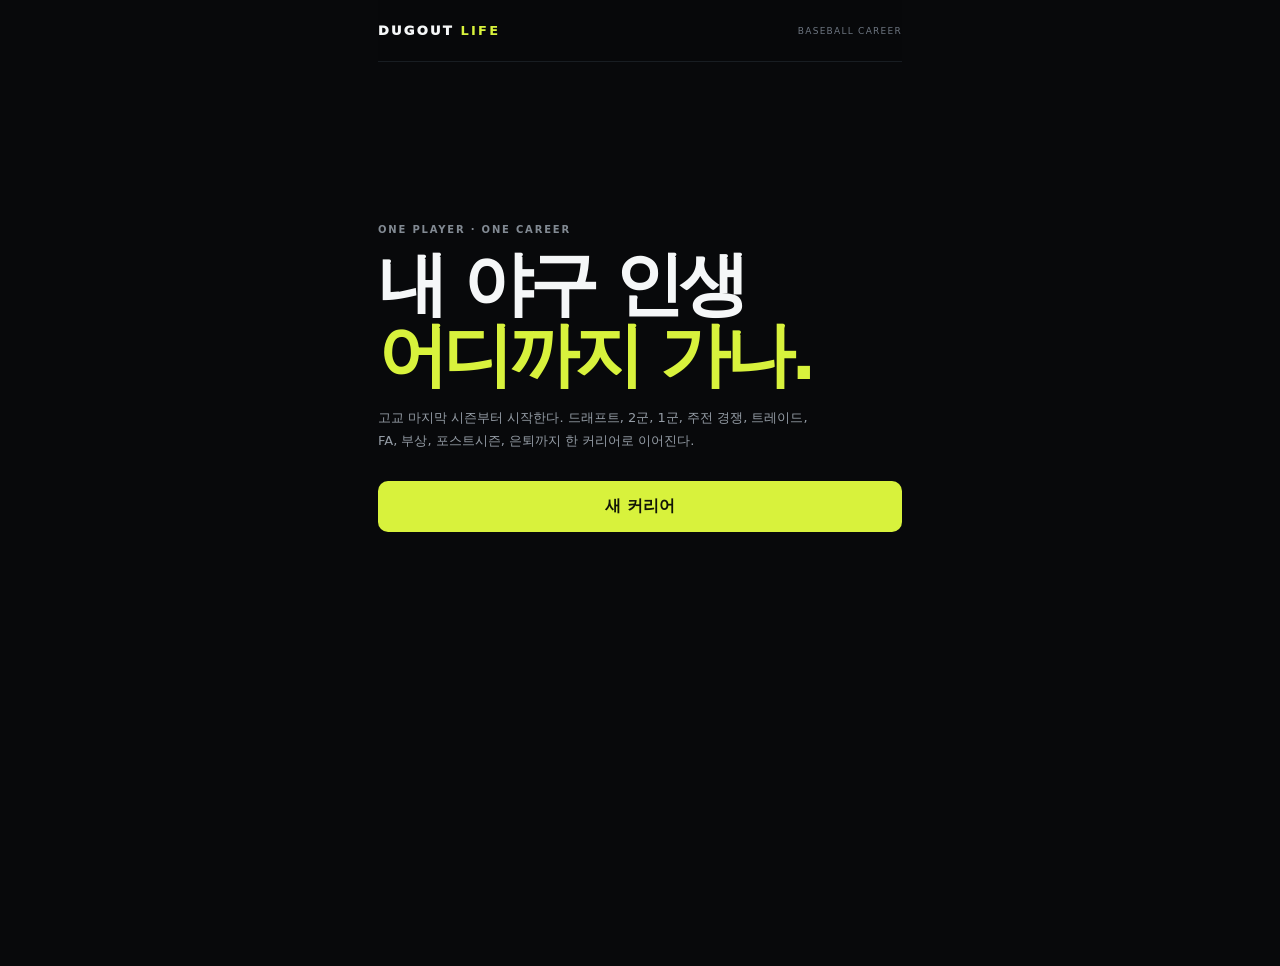
==== commit 75a22ad5: "Replace arcade game with DUGOUT LIFE career v37" ====
--- a/index.html
+++ b/index.html
@@ -1 +1,105 @@
-<!doctype html><html lang="ko"><head><meta charset="utf-8"><meta name="viewport" content="width=device-width,initial-scale=1,maximum-scale=1,user-scalable=no,viewport-fit=cover"><meta name="theme-color" content="#050608"><meta http-equiv="Cache-Control" content="no-cache,no-store,must-revalidate"><title>DUGOUT BREAKER</title><style>*{box-sizing:border-box}html,body{margin:0;background:#050608;color:#f6f7f8;font-family:system-ui,-apple-system,BlinkMacSystemFont,"Segoe UI",sans-serif;overscroll-behavior:none}button{font:inherit}.app{width:min(560px,100%);min-height:100dvh;margin:auto;padding:0 14px 24px}.top{height:58px;display:flex;align-items:center;justify-content:space-between;border-bottom:1px solid #20242a}.logo{font-size:14px;font-weight:1000;letter-spacing:.13em}.logo b{color:#d9ff35}.meta{font-size:9px;color:#717984;letter-spacing:.12em}.screen{display:none}.screen.on{display:block}.intro{padding:48px 4px 20px}.eyebrow{font-size:10px;color:#7f8791;font-weight:900;letter-spacing:.16em}.intro h1{font-size:clamp(48px,14vw,72px);line-height:.92;letter-spacing:-.07em;margin:14px 0 18px}.intro h1 span{color:#d9ff35}.intro p{font-size:13px;color:#98a0a9;line-height:1.7;max-width:430px}.primary,.secondary{width:100%;padding:15px;border-radius:11px;font-weight:1000}.primary{border:0;background:#d9ff35;color:#111508}.secondary{border:1px solid #2d333a;background:#0b0e12;color:#f1f3f4}.homeStats{display:grid;grid-template-columns:repeat(3,1fr);gap:7px;margin:28px 0 12px}.homeStats div{border:1px solid #262c32;background:#0b0e11;padding:12px}.homeStats small,.hud small{display:block;font-size:8px;color:#69717a}.homeStats b{font-size:20px;margin-top:3px;display:block}.gameTop{padding:12px 0 8px;display:grid;grid-template-columns:1fr auto;gap:10px;align-items:end}.round{font-size:10px;color:#d9ff35;font-weight:1000;letter-spacing:.13em}.boss{font-size:23px;font-weight:1000;letter-spacing:-.04em}.target{text-align:right}.target small{font-size:8px;color:#717984}.target b{display:block;font-size:16px}.hp{height:5px;background:#1c2228;overflow:hidden;margin-top:7px}.hp i{display:block;height:100%;background:#d9ff35;transition:.25s}.canvasWrap{position:relative;border:1px solid #242a30;background:#07100a;overflow:hidden;touch-action:none}.canvasWrap canvas{display:block;width:100%;height:min(68dvh,650px)}.canvasHud{position:absolute;inset:0;pointer-events:none}.pitchTag{position:absolute;left:10px;top:10px;background:rgba(5,7,8,.74);border:1px solid #293039;padding:7px 9px}.pitchTag small{display:block;font-size:7px;color:#737b84}.pitchTag b{font-size:11px}.combo{position:absolute;right:10px;top:10px;text-align:right}.combo small{font-size:7px;color:#727b84}.combo b{display:block;font-size:22px;color:#d9ff35}.callout{position:absolute;left:50%;top:47%;transform:translate(-50%,-50%) scale(.9);font-weight:1000;font-size:34px;letter-spacing:-.06em;text-shadow:0 4px 30px #000;opacity:0;transition:.16s;white-space:nowrap}.callout.show{opacity:1;transform:translate(-50%,-50%) scale(1)}.callout.good{color:#d9ff35}.callout.bad{color:#ff7474}.callout.jack{color:#ffe071;font-size:42px}.tapHint{position:absolute;left:50%;bottom:15px;transform:translateX(-50%);font-size:9px;color:#7c858d;letter-spacing:.08em}.hud{display:grid;grid-template-columns:repeat(4,1fr);gap:6px;padding:9px 0}.hud div{border:1px solid #242b31;background:#0b0e11;padding:9px}.hud b{display:block;font-size:16px;margin-top:2px}.feed{height:38px;padding:9px 2px;color:#868e97;font-size:10px;white-space:nowrap;overflow:hidden;text-overflow:ellipsis}.between{padding:34px 2px}.between h1{font-size:42px;letter-spacing:-.06em;margin:8px 0}.between p{color:#9099a2;font-size:12px;line-height:1.6}.cards{display:grid;gap:8px;margin-top:20px}.card{border:1px solid #2a3037;background:#0c1014;color:#f6f7f8;padding:16px;text-align:left;border-radius:11px}.card[data-r="EPIC"]{border-color:#835cff}.card[data-r="LEGEND"]{border-color:#ffe05b;box-shadow:0 0 25px rgba(255,224,91,.08)}.card small{display:block;color:#727b84;font-size:8px;font-weight:1000;letter-spacing:.12em}.card b{display:block;font-size:18px;margin-top:4px}.card span{display:block;color:#929aa3;font-size:10px;margin-top:5px;line-height:1.5}.final{padding:45px 3px 20px}.final .result{font-size:10px;color:#d9ff35;font-weight:1000;letter-spacing:.16em}.final h1{font-size:60px;letter-spacing:-.07em;margin:9px 0 0}.final h2{font-size:28px;margin:4px 0 14px}.final p{font-size:12px;color:#8e97a0;line-height:1.6}.finalGrid{display:grid;grid-template-columns:repeat(3,1fr);gap:7px;margin:20px 0}.finalGrid div{border:1px solid #272e34;padding:12px}.finalGrid small{font-size:7px;color:#707983;display:block}.finalGrid b{font-size:18px;display:block;margin-top:3px}.perks{display:flex;gap:6px;flex-wrap:wrap;margin:14px 0 22px}.perk{font-size:9px;border:1px solid #303740;padding:7px 9px;color:#aab1b8}.shake{animation:shake .2s linear}@keyframes shake{0%,100%{transform:translate(0)}25%{transform:translate(-3px,2px)}50%{transform:translate(3px,-2px)}75%{transform:translate(-2px,-1px)}}</style></head><body><div class="app"><header class="top"><div class="logo">DUGOUT <b>BREAKER</b></div><div class="meta">BASEBALL PINBALL ROGUELITE</div></header><section id="intro" class="screen intro on"><div class="eyebrow">30 PITCH RUN</div><h1>치고.<br><span>부숴.</span></h1><p>공을 맞히면 끝이 아니다. 타구가 경기장을 튕기며 점수판·범퍼·잭팟을 박살낸다. 5명의 보스 투수를 넘기고 빌드를 완성해라.</p><div class="homeStats"><div><small>BEST</small><b id="best">0</b></div><div><small>WINS</small><b id="wins">0</b></div><div><small>HR</small><b id="hrs">0</b></div></div><button id="start" class="primary">RUN 시작</button></section><section id="game" class="screen"><div class="gameTop"><div><div id="round" class="round">ROUND 1 / 5</div><div id="boss" class="boss">FIREBALLER</div><div class="hp"><i id="hp"></i></div></div><div class="target"><small>BOSS HP</small><b id="hpText">3000</b></div></div><div class="canvasWrap" id="wrap"><canvas id="field"></canvas><div class="canvasHud"><div class="pitchTag"><small id="ptype">4SEAM</small><b id="pname">강태성</b></div><div class="combo"><small>COMBO</small><b id="combo">x1.0</b></div><div id="callout" class="callout"></div><div class="tapHint">공이 타격 링에 들어오면 화면을 탭</div></div></div><div class="hud"><div><small>PITCH</small><b id="pitchNo">1 / 6</b></div><div><small>SCORE</small><b id="score">0</b></div><div><small>BALLS</small><b id="balls">6</b></div><div><small>JACKPOT</small><b id="jackpot">OFF</b></div></div><div id="feed" class="feed"></div></section><section id="between" class="screen between"><div class="eyebrow">DUGOUT UPGRADE</div><h1 id="betweenTitle">ROUND CLEAR</h1><p id="betweenCopy">다음 투수는 더 빠르고 더럽다. 하나만 골라 빌드를 강화해.</p><div id="cards" class="cards"></div></section><section id="final" class="screen final"><div id="result" class="result">RUN COMPLETE</div><h1 id="finalScore">0</h1><h2 id="finalTitle">보스 격파.</h2><p id="finalCopy"></p><div id="finalGrid" class="finalGrid"></div><div class="eyebrow">THIS RUN</div><div id="perks" class="perks"></div><button id="retry" class="primary">바로 재도전</button><button id="home" class="secondary" style="margin-top:8px">홈</button></section></div><script>(()=>{'use strict';const $=s=>document.querySelector(s),$$=s=>[...document.querySelectorAll(s)],C=$('#field'),X=C.getContext('2d'),SAVE='dugout-breaker-v36';const bosses=[{name:'강태성',tag:'FIREBALLER',hp:2600,spd:1,curve:.15,color:'#ff6e57'},{name:'윤도현',tag:'SLIDER FIEND',hp:4200,spd:1.04,curve:.55,color:'#72b6ff'},{name:'백시우',tag:'KNUCKLE',hp:6100,spd:.94,curve:.85,color:'#c88cff'},{name:'문재혁',tag:'ACE',hp:8200,spd:1.12,curve:.62,color:'#72e6a5'},{name:'서강민',tag:'FINAL CLOSER',hp:11500,spd:1.22,curve:.9,color:'#ffe060'}];const upgrades=[['contact','배트가 넓어진다','타이밍 판정 +22%','COMMON'],['power','압축 배트','모든 타구 점수 +35%','COMMON'],['bounce','슈퍼볼','타구 최대 바운드 +2','RARE'],['multi','멀티볼','안타 때 35% 확률로 타구 +1','EPIC'],['bomb','폭발 타구','범퍼 적중 시 주변 범퍼도 터짐','EPIC'],['magnet','골든 자석','타구가 고득점 타깃 쪽으로 휨','RARE'],['combo','콤보 보험','헛스윙 1회까지 콤보 유지','RARE'],['jackpot','잭팟 중독','JACKPOT 출현 2배','EPIC'],['pierce','관통 타구','범퍼 1개를 뚫고 계속 진행','LEGEND'],['chaos','카오스 배트','매 타구 점수 x0.7~x2.8','LEGEND'],['slow','존 슬로우','타격 링 근처에서 공이 느려짐','EPIC'],['extra','연장 계약','라운드마다 공 +1','RARE']];let save=load(),g=null,raf=0,last=0,audio=null;function load(){try{return Object.assign({best:0,wins:0,hr:0},JSON.parse(localStorage.getItem(SAVE)||'{}'))}catch{return{best:0,wins:0,hr:0}}}function store(){localStorage.setItem(SAVE,JSON.stringify(save))}function homeStats(){$('#best').textContent=save.best.toLocaleString();$('#wins').textContent=save.wins;$('#hrs').textContent=save.hr}function show(id){$$('.screen').forEach(x=>x.classList.remove('on'));$('#'+id).classList.add('on');scrollTo(0,0)}function resize(){const r=C.getBoundingClientRect(),d=Math.min(2,devicePixelRatio||1);C.width=r.width*d;C.height=r.height*d;X.setTransform(d,0,0,d,0,0)}new ResizeObserver(resize).observe(C);const rnd=(a,b)=>a+Math.random()*(b-a),pick=a=>a[Math.floor(Math.random()*a.length)],clamp=(v,a,b)=>Math.max(a,Math.min(b,v));function beep(freq=220,dur=.06,type='sine',vol=.045){try{audio=audio||new(window.AudioContext||window.webkitAudioContext)();const o=audio.createOscillator(),gn=audio.createGain();o.type=type;o.frequency.value=freq;gn.gain.value=vol;o.connect(gn);gn.connect(audio.destination);o.start();gn.gain.exponentialRampToValueAtTime(.001,audio.currentTime+dur);o.stop(audio.currentTime+dur)}catch{}}function start(){g={round:0,score:0,totalHits:0,pitch:0,balls:6,bossHp:bosses[0].hp,state:'wait',next:performance.now()+650,pitchObj:null,shots:[],particles:[],targets:[],combo:1,comboSafe:false,jackpot:0,perks:[],mods:{contact:1,power:1,bounce:4,multi:0,bomb:0,magnet:0,jackpot:1,pierce:0,chaos:0,slow:0,extra:0},roundScore:0,hr:0};setupRound();show('game');cancelAnimationFrame(raf);last=performance.now();raf=requestAnimationFrame(loop)}function setupRound(){const b=bosses[g.round];g.bossHp=b.hp;g.pitch=0;g.balls=6+g.mods.extra;g.roundScore=0;g.targets=makeTargets();g.state='wait';g.next=performance.now()+600;g.pitchObj=null;hud()}function makeTargets(){const w=C.clientWidth||500,h=C.clientHeight||600,a=[];for(let i=0;i<8;i++){let v=pick([250,350,500,650,800,1000]);a.push({x:rnd(52,w-52),y:rnd(70,h*.47),r:v>=800?24:20,val:v,alive:true,flash:0})}return a}function makePitch(now){const b=bosses[g.round],types=g.round<1?['4SEAM','4SEAM','CHANGE']:g.round<3?['4SEAM','SLIDER','CURVE','CHANGE']:['4SEAM','SLIDER','CURVE','CHANGE','CUTTER'],type=pick(types),w=C.clientWidth,h=C.clientHeight;let dur=rnd(820,1030)/b.spd;if(type==='CHANGE')dur*=1.17;if(g.mods.slow)dur*=1.1;g.pitchObj={type,start:now,dur,sx:w*.5,sy:h*.26,tx:rnd(w*.39,w*.61),ty:h*.79,curve:(Math.random()-.5)*b.curve*w*.28,done:false};g.state='pitch';$('#ptype').textContent=type;beep(110,.025,'square',.018)}function loop(now){if(!g)return;let dt=Math.min(34,now-last);last=now;if(g.state==='wait'&&now>=g.next)makePitch(now);if(g.state==='pitch'&&g.pitchObj&&!g.pitchObj.done&&((now-g.pitchObj.start)/g.pitchObj.dur)>1.08)miss('LOOKING');physics(dt/16.667);draw(now);raf=requestAnimationFrame(loop)}function pitchPos(now){const p=g.pitchObj,t=clamp((now-p.start)/p.dur,0,1.15),e=t*t*(3-2*Math.min(1,t));return{x:p.sx+(p.tx-p.sx)*e+Math.sin(Math.PI*Math.min(1,t))*p.curve,y:p.sy+(p.ty-p.sy)*e,t}}function swing(ev){if(!g||g.state!=='pitch'||!g.pitchObj||g.pitchObj.done)return;const r=C.getBoundingClientRect(),px=ev.clientX-r.left,py=ev.clientY-r.top,pos=pitchPos(performance.now()),dist=Math.hypot(px-pos.x,py-pos.y),tim=Math.abs(pos.t-.94),win=72*g.mods.contact;if(!(dist<win&&tim<.18*g.mods.contact)){miss('WHIFF');return}g.pitchObj.done=true;g.state='flight';let q=clamp(1-(dist/win)*.55-(tim/(.18*g.mods.contact))*.45,.05,1),perfect=dist<26*g.mods.contact&&tim<.045*g.mods.contact,vx=(px-C.clientWidth*.5)*.045+(pos.t-.94)*-15,vy=-(11.8+q*6.5);if(perfect){vx*=.65;vy-=3.2;call('PERFECT!','good');beep(520,.08,'square',.055);g.hr++;save.hr++}else{call(q>.65?'CRUSH!':'CONTACT','good');beep(320,.05,'square',.04)}spawnShot(pos.x,pos.y,vx,vy,q,perfect);g.totalHits++;g.combo=Math.min(9.9,g.combo+.25+(perfect?.15:0));g.jackpot+=perfect?2:1;if(g.mods.multi&&Math.random()<g.mods.multi)spawnShot(pos.x,pos.y,-vx*.8,vy*.92,q*.85,false);g.pitch++;g.balls--;g.pitchObj=null;hud()}function miss(label){if(!g.pitchObj||g.pitchObj.done)return;g.pitchObj.done=true;g.pitchObj=null;g.pitch++;g.balls--;g.state='wait';if(g.mods.combo&&!g.comboSafe){g.comboSafe=true;call('COMBO SAVED','good')}else{g.combo=1;g.comboSafe=false;call(label,'bad')}beep(95,.11,'sawtooth',.035);g.next=performance.now()+450;hud();if(g.balls<=0)setTimeout(()=>{if(g.shots.length===0)endRound()},450)}function spawnShot(x,y,vx,vy,q,perfect){g.shots.push({x,y,vx,vy,r:perfect?9:7,life:0,bounces:0,max:g.mods.bounce,pierce:g.mods.pierce,q,perfect,trail:[]})}function physics(step){const w=C.clientWidth,h=C.clientHeight;for(const s of g.shots){s.life+=step;s.trail.push([s.x,s.y]);if(s.trail.length>10)s.trail.shift();if(g.mods.magnet){let t=g.targets.filter(x=>x.alive).sort((a,b)=>b.val-a.val)[0];if(t){let dx=t.x-s.x,dy=t.y-s.y,d=Math.max(30,Math.hypot(dx,dy));s.vx+=dx/d*.028*g.mods.magnet;s.vy+=dy/d*.018*g.mods.magnet}}s.x+=s.vx*step;s.y+=s.vy*step;s.vy+=.16*step;if(s.x<s.r){s.x=s.r;s.vx=Math.abs(s.vx)*.93;s.bounces++}if(s.x>w-s.r){s.x=w-s.r;s.vx=-Math.abs(s.vx)*.93;s.bounces++}if(s.y<42){s.y=42;s.vy=Math.abs(s.vy)*.9;s.bounces++;scoreHit(300*s.q)}for(const t of g.targets){if(!t.alive)continue;const d=Math.hypot(s.x-t.x,s.y-t.y);if(d<s.r+t.r){let nx=(s.x-t.x)/(d||1),ny=(s.y-t.y)/(d||1),dot=s.vx*nx+s.vy*ny;s.vx-=2*dot*nx;s.vy-=2*dot*ny;s.vx*=1.03;s.vy*=1.03;t.flash=10;s.bounces++;let pts=Math.round(t.val*g.combo*(g.mods.chaos?rnd(.7,2.8):1)*g.mods.power);scoreHit(pts);particles(t.x,t.y,t.val>=800?20:10);if(t.val>=800&&g.mods.bomb)explode(t);if(s.pierce>0){s.pierce--;s.vx*=1.07;s.vy*=1.07}else{t.alive=false;setTimeout(()=>{t.x=rnd(48,w-48);t.y=rnd(70,h*.47);t.val=pick([250,350,500,650,800,1000]);t.alive=true},650)}}}if(s.bounces>s.max||s.life>480||s.y>h+40)s.dead=true}g.shots=g.shots.filter(s=>!s.dead);for(const p of g.particles){p.x+=p.vx*step;p.y+=p.vy*step;p.vy+=.08*step;p.life-=step}g.particles=g.particles.filter(p=>p.life>0);for(const t of g.targets)if(t.flash>0)t.flash-=step;if(g.state==='flight'&&g.shots.length===0){if(g.balls>0){g.state='wait';g.next=performance.now()+420}else endRound()}}function scoreHit(pts){pts=Math.max(1,Math.round(pts));g.score+=pts;g.roundScore+=pts;g.bossHp=Math.max(0,g.bossHp-pts);if(g.jackpot>=Math.max(3,Math.round(6/g.mods.jackpot))){g.jackpot=0;if(Math.random()<.38){let bonus=Math.round(1800*g.combo);g.score+=bonus;g.bossHp=Math.max(0,g.bossHp-bonus);call('JACKPOT +'+bonus,'jack');beep(760,.18,'square',.07)}}if(g.bossHp<=0&&g.state!=='clear'){g.state='clear';call('BOSS BREAK!','jack');beep(880,.22,'sawtooth',.07);setTimeout(endRound,650)}hud()}function explode(t){for(const x of g.targets){if(x!==t&&x.alive&&Math.hypot(x.x-t.x,x.y-t.y)<150){let p=Math.round(x.val*.55*g.combo);g.score+=p;g.bossHp=Math.max(0,g.bossHp-p);x.flash=12;particles(x.x,x.y,8)}}document.body.classList.add('shake');setTimeout(()=>document.body.classList.remove('shake'),180)}function particles(x,y,n=12){for(let i=0;i<n;i++)g.particles.push({x,y,vx:rnd(-3,3),vy:rnd(-4,1),life:rnd(18,34)})}function endRound(){if(!g||g.state==='between'||g.state==='end')return;if(g.bossHp>0){finish(false);return}if(g.round>=bosses.length-1){finish(true);return}g.state='between';g.round++;showBetween()}function showBetween(){show('between');$('#betweenTitle').textContent=`ROUND ${g.round} CLEAR`;$('#betweenCopy').textContent=`다음은 ${bosses[g.round].tag}. 지금 빌드를 한 번 더 꺾어.`;let pool=[...upgrades].sort(()=>Math.random()-.5).slice(0,3);if(g.round>=3&&!pool.some(x=>x[3]==='LEGEND')&&Math.random()<.35)pool[2]=pick(upgrades.filter(x=>x[3]==='LEGEND'));$('#cards').innerHTML=pool.map((u,i)=>`<button class="card" data-i="${i}" data-r="${u[3]}"><small>${u[3]}</small><b>${u[1]}</b><span>${u[2]}</span></button>`).join('');$$('.card').forEach((b,i)=>b.onclick=()=>takeUpgrade(pool[i]))}function takeUpgrade(u){const k=u[0];g.perks.push(u[1]);if(k==='contact')g.mods.contact*=1.22;if(k==='power')g.mods.power*=1.35;if(k==='bounce')g.mods.bounce+=2;if(k==='multi')g.mods.multi=Math.min(.7,g.mods.multi+.35);if(k==='bomb')g.mods.bomb=1;if(k==='magnet')g.mods.magnet+=1;if(k==='combo')g.mods.combo=1;if(k==='jackpot')g.mods.jackpot*=2;if(k==='pierce')g.mods.pierce+=1;if(k==='chaos')g.mods.chaos=1;if(k==='slow')g.mods.slow=1;if(k==='extra')g.mods.extra+=1;setupRound();show('game')}function finish(win){g.state='end';cancelAnimationFrame(raf);save.best=Math.max(save.best,g.score);if(win)save.wins++;store();show('final');$('#result').textContent=win?'RUN COMPLETE':'RUN OVER';$('#finalScore').textContent=g.score.toLocaleString();$('#finalTitle').textContent=win?'5보스 전부 박살.':'여기서 끝.';$('#finalCopy').textContent=win?'다음 런은 빌드가 또 달라진다. 더 미친 조합으로 기록을 갈아치워.':`${bosses[g.round].tag}에게 ${Math.ceil(g.bossHp).toLocaleString()} HP 남기고 종료.`;$('#finalGrid').innerHTML=`<div><small>ROUND</small><b>${g.round+1}/5</b></div><div><small>HITS</small><b>${g.totalHits}</b></div><div><small>HR</small><b>${g.hr}</b></div>`;$('#perks').innerHTML=g.perks.length?g.perks.map(x=>`<span class="perk">${x}</span>`).join(''):'<span class="perk">NO UPGRADE</span>';homeStats()}function hud(){if(!g)return;const b=bosses[g.round];$('#round').textContent=`ROUND ${g.round+1} / 5`;$('#boss').textContent=b.tag;$('#pname').textContent=b.name;$('#hpText').textContent=Math.ceil(g.bossHp).toLocaleString();$('#hp').style.width=`${clamp(g.bossHp/b.hp*100,0,100)}%`;$('#pitchNo').textContent=`${Math.min(g.pitch+1,6+g.mods.extra)} / ${6+g.mods.extra}`;$('#score').textContent=g.score.toLocaleString();$('#balls').textContent=g.balls;$('#combo').textContent='x'+g.combo.toFixed(2);$('#jackpot').textContent=g.jackpot>=3?'HOT':'OFF';$('#feed').textContent=g.state==='pitch'?'공을 보고 직접 눌러. 너무 일찍/늦게 누르면 헛스윙.':g.state==='flight'?'타구가 살아있다. 범퍼를 더 긁어.':'다음 공 준비 중.'}function call(t,c){const e=$('#callout');e.textContent=t;e.className='callout show '+c;clearTimeout(e._t);e._t=setTimeout(()=>e.className='callout',480)}function draw(now){const w=C.clientWidth,h=C.clientHeight;X.clearRect(0,0,w,h);let gr=X.createLinearGradient(0,0,0,h);gr.addColorStop(0,'#0a1710');gr.addColorStop(1,'#040a07');X.fillStyle=gr;X.fillRect(0,0,w,h);X.fillStyle='#0b0d10';X.fillRect(0,0,w,56);for(let i=0;i<80;i++){X.globalAlpha=.25;X.fillStyle=i%9?'#435047':'#d9ff35';X.fillRect((i*47)%w,10+(i*23)%38,2,2)}X.globalAlpha=1;X.strokeStyle='rgba(255,255,255,.11)';X.beginPath();X.moveTo(w*.5,h*.91);X.lineTo(18,55);X.moveTo(w*.5,h*.91);X.lineTo(w-18,55);X.stroke();for(const t of g.targets){if(!t.alive)continue;X.beginPath();X.arc(t.x,t.y,t.r+(t.flash>0?4:0),0,Math.PI*2);X.fillStyle=t.val>=800?'#ffe05b':'#182228';X.fill();X.strokeStyle=t.val>=800?'#ffe05b':'#4f606b';X.lineWidth=2;X.stroke();X.fillStyle=t.val>=800?'#15160c':'#dce3e6';X.font='900 9px system-ui';X.textAlign='center';X.textBaseline='middle';X.fillText(t.val,t.x,t.y)}const b=bosses[g.round];X.fillStyle=b.color;X.beginPath();X.arc(w*.5,h*.20,10,0,Math.PI*2);X.fill();X.fillStyle='#e9edef';X.fillRect(w*.5-4,h*.215,8,24);X.strokeStyle='rgba(255,255,255,.35)';X.strokeRect(w*.5-58,h*.76,116,84);X.strokeStyle='rgba(217,255,53,.25)';X.beginPath();X.arc(w*.5,h*.84,78,0,Math.PI*2);X.stroke();if(g.pitchObj&&!g.pitchObj.done){let p=pitchPos(now),r=4+10*Math.min(1,p.t);X.fillStyle='rgba(217,255,53,.06)';X.beginPath();X.arc(p.x,p.y,72*g.mods.contact,0,Math.PI*2);X.fill();X.fillStyle='#fff';X.beginPath();X.arc(p.x,p.y,r,0,Math.PI*2);X.fill();X.strokeStyle='#e75959';X.beginPath();X.arc(p.x,p.y,r*.62,p.t*8,p.t*8+1.5);X.stroke()}for(const s of g.shots){X.strokeStyle=s.perfect?'rgba(255,224,91,.55)':'rgba(217,255,53,.34)';X.lineWidth=s.perfect?4:2;X.beginPath();s.trail.forEach((p,i)=>i?X.lineTo(p[0],p[1]):X.moveTo(p[0],p[1]));X.stroke();X.fillStyle=s.perfect?'#ffe05b':'#fff';X.beginPath();X.arc(s.x,s.y,s.r,0,Math.PI*2);X.fill()}for(const p of g.particles){X.globalAlpha=clamp(p.life/25,0,1);X.fillStyle='#d9ff35';X.fillRect(p.x,p.y,3,3)}X.globalAlpha=1}$('#wrap').addEventListener('pointerdown',e=>{if(audio&&audio.state==='suspended')audio.resume();swing(e)});$('#start').onclick=start;$('#retry').onclick=start;$('#home').onclick=()=>{homeStats();show('intro')};homeStats()})();</script></body></html>+<!doctype html>
+<html lang="ko">
+<head>
+<meta charset="utf-8">
+<meta name="viewport" content="width=device-width,initial-scale=1,viewport-fit=cover">
+<meta name="theme-color" content="#08090b">
+<meta http-equiv="Cache-Control" content="no-cache,no-store,must-revalidate">
+<title>DUGOUT LIFE</title>
+<link rel="stylesheet" href="./life-v37.css?v=37">
+</head>
+<body>
+<div class="app">
+  <header class="topbar">
+    <div class="brand">DUGOUT <b>LIFE</b></div>
+    <div id="topMeta" class="topmeta">BASEBALL CAREER</div>
+  </header>
+
+  <section id="home" class="screen on home">
+    <div class="home-kicker">ONE PLAYER · ONE CAREER</div>
+    <h1>내 야구 인생<br><span>어디까지 가나.</span></h1>
+    <p>고교 마지막 시즌부터 시작한다. 드래프트, 2군, 1군, 주전 경쟁, 트레이드, FA, 부상, 포스트시즌, 은퇴까지 한 커리어로 이어진다.</p>
+    <div class="home-actions">
+      <button id="newCareer" class="primary">새 커리어</button>
+      <button id="resumeCareer" class="secondary" hidden>커리어 이어하기</button>
+    </div>
+    <div id="legacyPreview" class="legacy-preview"></div>
+  </section>
+
+  <section id="create" class="screen">
+    <div class="pagehead">
+      <div class="chapter">CHAPTER 01</div>
+      <h1>선수 등록</h1>
+      <p>플레이스타일이 초기 능력과 커리어 성향을 결정한다.</p>
+    </div>
+    <form id="createForm" class="form">
+      <div class="grid2">
+        <div class="field"><label>이름</label><input id="name" class="input" maxlength="12" placeholder="이름" required></div>
+        <div class="field"><label>등번호</label><input id="number" class="input" type="number" min="0" max="99" value="7"></div>
+      </div>
+      <div class="field"><div class="label">포지션</div><div id="posChoices" class="choices pos">
+        <button type="button" class="choice active" data-v="SS"><b>유격수</b><span>SS · 공수 밸런스</span></button>
+        <button type="button" class="choice" data-v="CF"><b>중견수</b><span>CF · 주루/수비</span></button>
+        <button type="button" class="choice" data-v="C"><b>포수</b><span>C · 수비/멘탈</span></button>
+        <button type="button" class="choice" data-v="3B"><b>3루수</b><span>3B · 장타</span></button>
+      </div></div>
+      <div class="field"><div class="label">플레이스타일</div><div id="styleChoices" class="style-list">
+        <button type="button" class="style active" data-v="complete"><div><b>완성형</b><span>큰 약점 없이 꾸준히 성장</span></div><em>안정</em></button>
+        <button type="button" class="style" data-v="contact"><div><b>교타자</b><span>컨택·선구 중심, 높은 출루율</span></div><em>정교</em></button>
+        <button type="button" class="style" data-v="slugger"><div><b>거포</b><span>삼진을 감수하고 장타로 뒤집음</span></div><em>폭발</em></button>
+        <button type="button" class="style" data-v="speed"><div><b>호타준족</b><span>주루·수비·컨택으로 가치 생산</span></div><em>기동</em></button>
+      </div></div>
+      <div id="createError" class="error"></div>
+      <button id="createBtn" class="primary" type="submit">고3 마지막 시즌 시작</button>
+    </form>
+  </section>
+
+  <section id="career" class="screen">
+    <div class="career-head">
+      <div>
+        <div id="stage" class="eyebrow">HIGH SCHOOL</div>
+        <h1 id="careerTitle">고3 마지막 시즌</h1>
+      </div>
+      <div class="agebox"><small>AGE</small><b id="age">18</b></div>
+    </div>
+
+    <div id="identity" class="identity"></div>
+    <div id="ladder" class="ladder"></div>
+
+    <article id="moment" class="moment"></article>
+
+    <section class="section compact-section">
+      <div class="section-title"><h3>이번 시즌</h3><span id="seasonMeta">2026 · HIGH SCHOOL</span></div>
+      <div id="seasonStats" class="stats-grid"></div>
+    </section>
+
+    <section class="section compact-section">
+      <div class="section-title"><h3>관계 / 상태</h3><span>CAREER PRESSURE</span></div>
+      <div id="meters" class="meters"></div>
+    </section>
+
+    <section class="section compact-section">
+      <div class="section-title"><h3>특성</h3><span>TRAITS</span></div>
+      <div id="traitList" class="trait-list"></div>
+    </section>
+  </section>
+
+  <section id="result" class="screen result-screen"><div id="resultBody"></div></section>
+  <section id="seasonEnd" class="screen summary-screen"><div id="summaryBody"></div></section>
+  <section id="history" class="screen"><div class="pagehead"><div class="chapter">CAREER LOG</div><h1>커리어 기록</h1><p>시즌, 계약, 수상, 주요 사건이 모두 남는다.</p></div><div id="historyBody"></div></section>
+  <section id="player" class="screen"><div id="playerBody"></div></section>
+  <section id="retired" class="screen retired"><div id="retiredBody"></div></section>
+
+  <nav id="tabs" class="tabs">
+    <button data-tab="career" class="active">커리어</button>
+    <button data-tab="history">기록</button>
+    <button data-tab="player">선수</button>
+  </nav>
+</div>
+<div id="toast" class="toast"></div>
+<script src="./config.js?v=37"></script>
+<script src="./life-v37-core.js?v=37"></script>
+<script src="./life-v37-engine.js?v=37"></script>
+<script src="./life-v37-ui.js?v=37"></script>
+</body>
+</html>
--- a/life-v37.css
+++ b/life-v37.css
@@ -0,0 +1,2 @@
+:root{--bg:#08090b;--panel:#101318;--panel2:#14181e;--line:#292f37;--line2:#1c2127;--text:#f5f7f8;--muted:#7e8791;--sub:#adb4bb;--lime:#d8f23c;--good:#80d979;--bad:#f17171;--gold:#efc662;--blue:#78aef2}
+*{box-sizing:border-box}html,body{margin:0;background:var(--bg);color:var(--text);font-family:Inter,system-ui,-apple-system,BlinkMacSystemFont,"Segoe UI",sans-serif}body{min-height:100vh}button,input{font:inherit}.app{width:min(560px,100%);min-height:100vh;margin:0 auto;padding:0 18px 94px}.topbar{height:62px;display:flex;align-items:center;justify-content:space-between;border-bottom:1px solid #181d22;position:sticky;top:0;background:rgba(8,9,11,.96);backdrop-filter:blur(14px);z-index:30}.brand{font-size:13px;font-weight:950;letter-spacing:.17em}.brand b{color:var(--lime)}.topmeta{font-size:9px;color:#6d7580;letter-spacing:.14em}.screen{display:none}.screen.on{display:block}.home{min-height:calc(100vh - 90px);padding-top:18vh}.home-kicker,.eyebrow,.chapter{font-size:10px;color:#828a93;font-weight:900;letter-spacing:.18em}.home h1{font-size:clamp(47px,13vw,70px);line-height:1.01;letter-spacing:-.065em;margin:14px 0 17px}.home h1 span{color:var(--lime)}.home p{font-size:13px;color:#949ca5;line-height:1.75;max-width:450px;margin:0}.home-actions{display:grid;gap:8px;margin-top:28px}.primary,.secondary,.danger{width:100%;border-radius:10px;padding:15px 16px;font-weight:950;cursor:pointer}.primary{border:0;background:var(--lime);color:#111507}.secondary{border:1px solid var(--line);background:#0c0f13;color:#f0f2f3}.danger{border:1px solid #542a2a;background:#180d0d;color:#ff9f9f}.legacy-preview{margin-top:18px}.legacy-card{border-top:1px solid var(--line);padding:13px 0;display:flex;justify-content:space-between;gap:12px}.legacy-card small{font-size:8px;color:var(--muted);display:block}.legacy-card b{font-size:13px}.pagehead{padding:30px 0 21px}.pagehead h1{font-size:35px;letter-spacing:-.05em;margin:8px 0}.pagehead p{font-size:12px;color:var(--muted);line-height:1.6;margin:0}.form{display:grid;gap:18px}.grid2{display:grid;grid-template-columns:1fr 92px;gap:14px}.field{display:grid;gap:8px}.field label,.label{font-size:10px;color:#949ca5;font-weight:850}.input{width:100%;background:transparent;border:0;border-bottom:1px solid #353c45;color:#fff;padding:11px 1px;outline:none}.input:focus{border-color:var(--lime)}.choices{display:grid;grid-template-columns:repeat(2,1fr);gap:8px}.choice{border:1px solid var(--line);background:#0d1014;color:#e8ebed;border-radius:10px;padding:13px;text-align:left}.choice b{font-size:13px;display:block}.choice span{font-size:8px;color:#737c85;display:block;margin-top:5px}.choice.active{border-color:var(--lime);box-shadow:inset 0 0 0 1px var(--lime)}.style-list{display:grid;gap:8px}.style{border:1px solid var(--line);background:#0d1014;color:#fff;border-radius:11px;padding:14px;text-align:left;display:flex;align-items:center;justify-content:space-between;gap:12px}.style b{display:block;font-size:14px}.style span{display:block;font-size:9px;color:#7b848d;margin-top:4px}.style em{font-size:9px;font-style:normal;color:#929aa2;border:1px solid #2c333a;padding:5px 7px;border-radius:99px}.style.active{border-color:var(--lime);box-shadow:inset 0 0 0 1px var(--lime)}.style.active em{color:var(--lime);border-color:#566520}.error{min-height:18px;color:#ff8b8b;font-size:10px}.career-head{display:flex;align-items:end;justify-content:space-between;padding:26px 0 12px}.career-head h1{font-size:28px;letter-spacing:-.045em;margin:5px 0 0}.agebox{text-align:right}.agebox small{font-size:7px;color:#666e76;display:block}.agebox b{font-size:24px}.identity{border-top:1px solid var(--line);border-bottom:1px solid var(--line);padding:14px 0;display:grid;grid-template-columns:1fr auto;gap:12px}.id-name{font-size:24px;font-weight:950;letter-spacing:-.04em}.id-meta{font-size:9px;color:#777f88;line-height:1.55;margin-top:5px}.id-role{text-align:right}.id-role small{font-size:7px;color:#717982;display:block}.id-role b{font-size:16px;color:var(--lime)}.ladder{display:grid;grid-template-columns:repeat(5,1fr);gap:4px;padding:11px 0 2px}.ladder-step{height:4px;background:#232931;border-radius:6px}.ladder-step.done{background:#69761f}.ladder-step.now{background:var(--lime)}.moment{margin-top:18px;border:1px solid #303741;background:linear-gradient(155deg,#12161c,#0c0f13);padding:18px 16px}.moment-top{display:flex;justify-content:space-between;align-items:center;gap:10px}.moment-type{font-size:9px;color:var(--lime);font-weight:900;letter-spacing:.13em}.moment-stakes{font-size:8px;color:#848c95}.moment h2{font-size:30px;line-height:1.08;letter-spacing:-.05em;margin:8px 0 9px}.moment>p{font-size:12px;line-height:1.65;color:#9aa2aa;margin:0}.score-situation{display:grid;grid-template-columns:1fr auto;gap:8px;border-top:1px solid #252b32;border-bottom:1px solid #252b32;margin:16px 0 0;padding:12px 0}.score-situation b{font-size:18px}.score-situation span{font-size:9px;color:#7b848d}.choice-title{font-size:9px;color:#727a83;font-weight:900;letter-spacing:.08em;margin:17px 0 8px}.career-choices{display:grid;gap:7px}.career-choice{width:100%;border:1px solid #2a3038;background:#090c0f;color:#edf0f1;border-radius:9px;padding:13px;text-align:left}.career-choice b{font-size:13px}.career-choice span{display:block;font-size:9px;color:#777f88;line-height:1.45;margin-top:4px}.career-choice em{display:block;font-size:8px;color:#9aa2aa;font-style:normal;margin-top:7px}.career-choice.risk em{color:#efb35c}.section{margin-top:11px;border:1px solid var(--line2);background:#0d1014}.compact-section{padding:13px}.section-title{display:flex;align-items:center;justify-content:space-between;margin-bottom:10px}.section-title h3{font-size:12px;margin:0}.section-title span{font-size:7px;color:#68717a;letter-spacing:.12em}.stats-grid{display:grid;grid-template-columns:repeat(5,1fr);gap:5px}.stat{border-top:1px solid #272d34;padding-top:8px}.stat small{font-size:7px;color:#6d7680;display:block}.stat b{font-size:14px;display:block;margin-top:3px}.meters{display:grid;gap:8px}.meter-top{display:flex;justify-content:space-between;font-size:9px;color:#7f8790}.bar{height:4px;background:#20262d;margin-top:4px;overflow:hidden}.bar i{display:block;height:100%;background:var(--lime)}.trait-list{display:flex;gap:5px;flex-wrap:wrap}.trait{border:1px solid #303740;padding:6px 8px;border-radius:99px;font-size:8px;color:#a8afb6}.trait.rare{border-color:#5a6621;color:var(--lime)}.tabs{position:fixed;left:50%;bottom:11px;transform:translateX(-50%);width:min(530px,calc(100% - 26px));display:none;grid-template-columns:repeat(3,1fr);gap:4px;padding:6px;border:1px solid #2a3037;background:rgba(9,11,14,.96);backdrop-filter:blur(12px);z-index:40}.tabs.show{display:grid}.tabs button{border:0;background:transparent;color:#777f88;font-size:9px;font-weight:900;padding:10px}.tabs button.active{color:var(--lime);background:#171b20}.result-screen,.summary-screen{padding-top:30px}.result-kicker{font-size:9px;color:#7b848c;letter-spacing:.18em;font-weight:900}.result-screen h1,.summary-screen h1{font-size:40px;letter-spacing:-.055em;margin:7px 0 17px}.big-result{border-left:3px solid var(--lime);padding:11px 13px;background:#0e1115;margin:12px 0}.big-result b{font-size:17px}.big-result p{font-size:10px;color:#818a93;line-height:1.55;margin:5px 0 0}.delta-row{display:grid;grid-template-columns:repeat(4,1fr);gap:5px;margin:15px 0}.delta{border-top:1px solid var(--line);padding-top:8px}.delta small{font-size:7px;color:#69727b;display:block}.delta b{font-size:14px}.delta.up b{color:var(--good)}.delta.down b{color:var(--bad)}.result-actions{display:grid;gap:8px;margin-top:18px}.summary-hero{border-top:1px solid var(--line);border-bottom:1px solid var(--line);padding:17px 0;margin:14px 0}.summary-hero small{font-size:8px;color:#747d86}.summary-hero b{font-size:28px;display:block;margin-top:4px}.offer-list{display:grid;gap:8px;margin-top:13px}.offer{border:1px solid var(--line);background:#0c0f13;padding:14px;text-align:left;color:#fff}.offer b{font-size:14px}.offer span{display:block;font-size:9px;color:#7a838c;margin-top:5px;line-height:1.45}.offer strong{display:block;color:var(--lime);font-size:10px;margin-top:8px}.history-year{border-top:1px solid var(--line);padding:13px 0}.history-year-head{display:flex;justify-content:space-between;gap:12px}.history-year-head b{font-size:14px}.history-year-head span{font-size:9px;color:#7b848d}.history-year p{font-size:9px;color:#818a93;line-height:1.5;margin:6px 0 0}.profile-card{padding-top:28px}.profile-name{font-size:36px;letter-spacing:-.055em;margin:5px 0}.profile-sub{font-size:10px;color:#7b848c}.attr-row{display:grid;grid-template-columns:58px 1fr 28px;gap:8px;align-items:center;padding:7px 0}.attr-row span,.attr-row b{font-size:9px}.profile-line{display:flex;justify-content:space-between;gap:12px;border-top:1px solid #242a30;padding:10px 0;font-size:9px}.profile-line span{color:#747d86}.retired{padding-top:13vh;text-align:center}.retired .hall{font-size:10px;color:var(--gold);font-weight:900;letter-spacing:.18em}.retired h1{font-size:46px;letter-spacing:-.055em;margin:8px 0}.retired-score{font-size:74px;font-weight:950;color:var(--lime);line-height:1}.retired p{font-size:11px;color:#808991;line-height:1.6}.toast{position:fixed;left:50%;bottom:78px;transform:translateX(-50%) translateY(8px);background:#f1f3f4;color:#101315;padding:9px 12px;font-size:10px;font-weight:900;opacity:0;pointer-events:none;transition:.18s;z-index:100}.toast.show{opacity:1;transform:translateX(-50%) translateY(0)}.flash-good{animation:goodflash .3s ease}@keyframes goodflash{50%{background:#152112}}@media(max-width:390px){.app{padding-left:15px;padding-right:15px}.moment h2{font-size:27px}.stats-grid{grid-template-columns:repeat(5,1fr)}.career-head h1{font-size:25px}}
